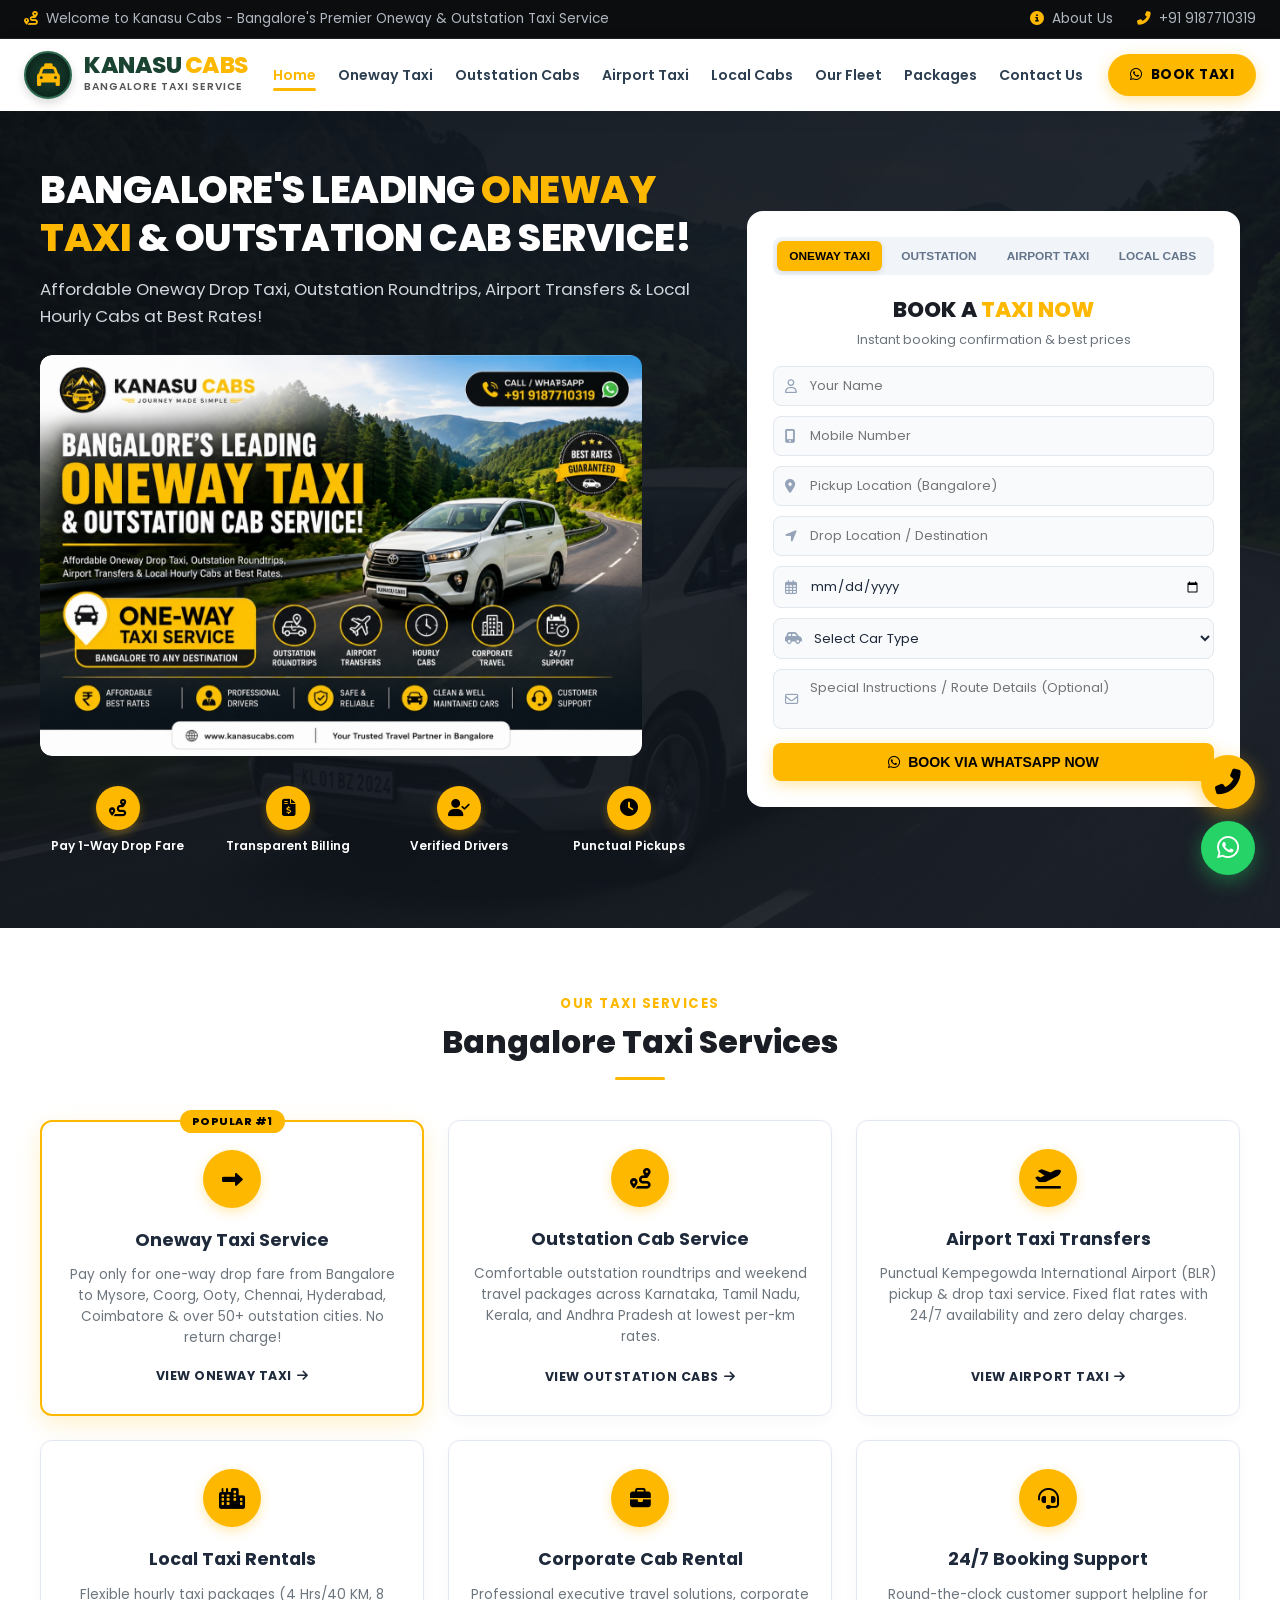
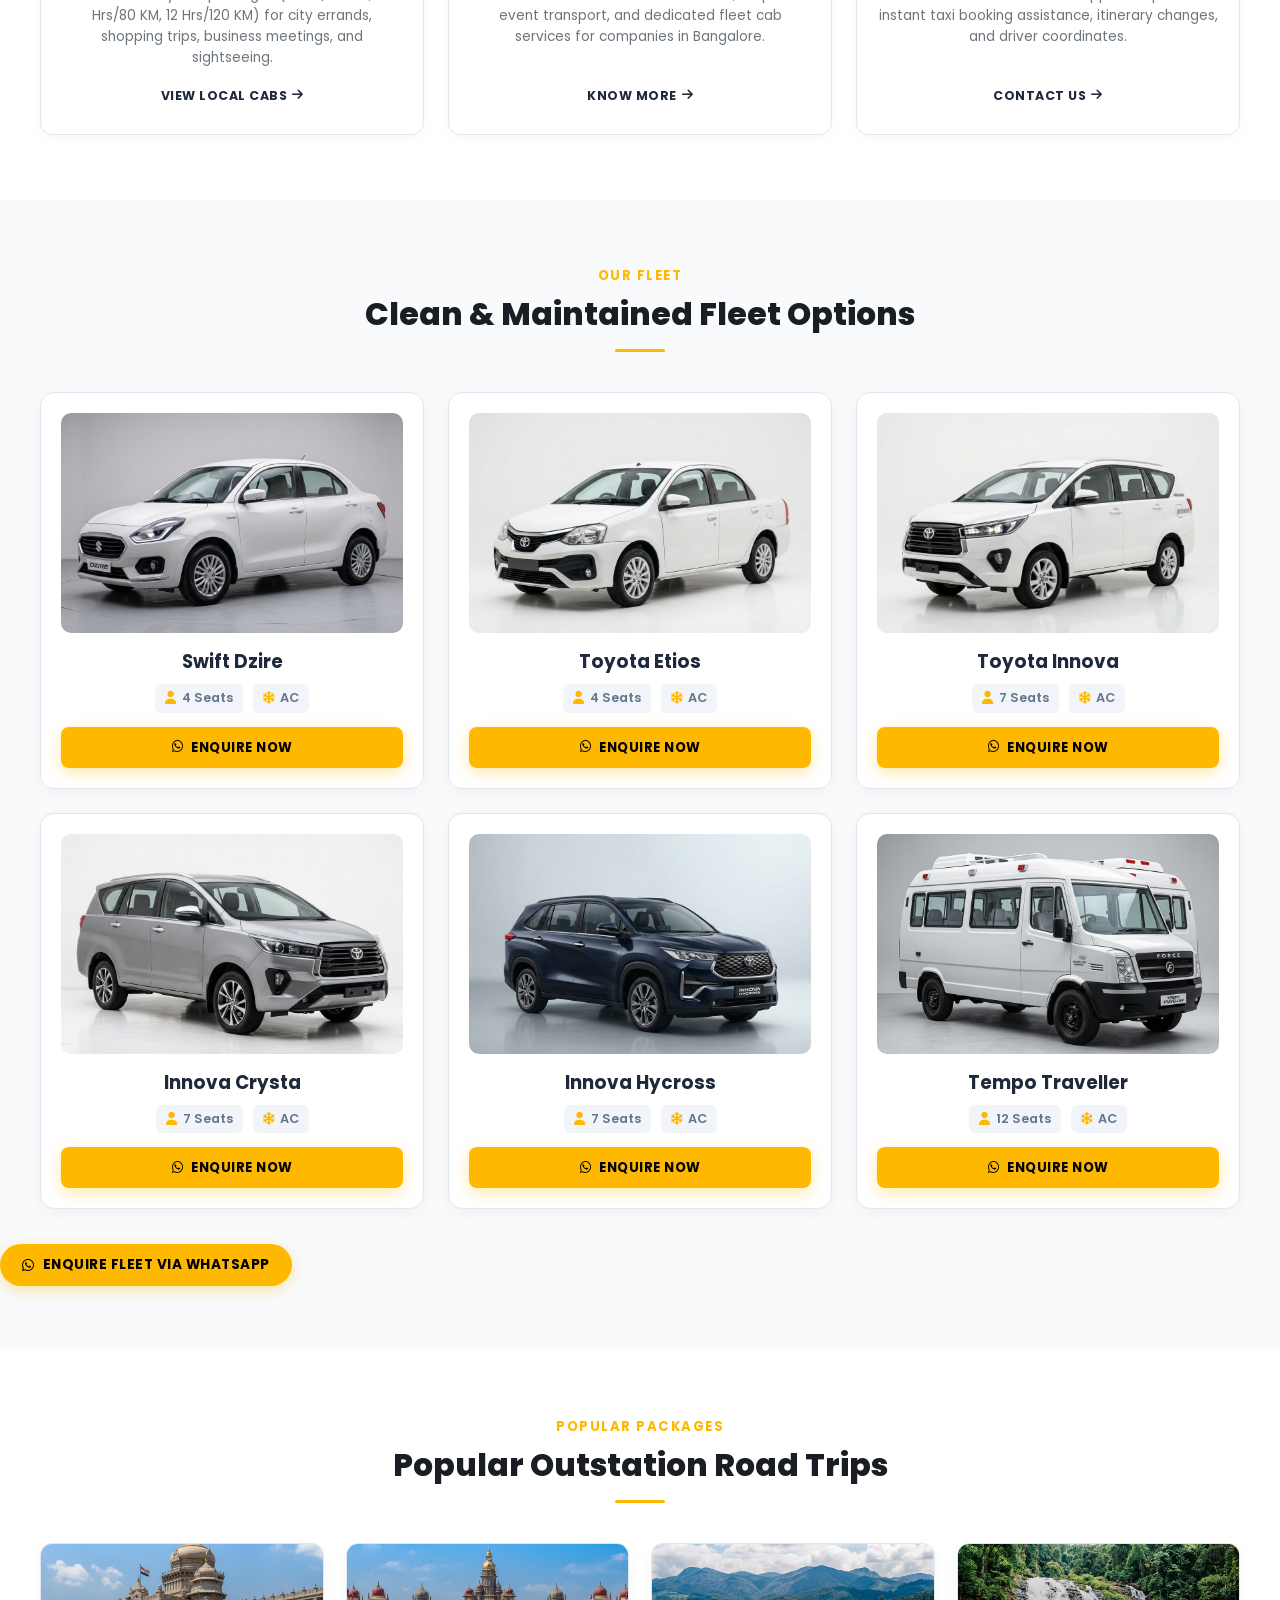
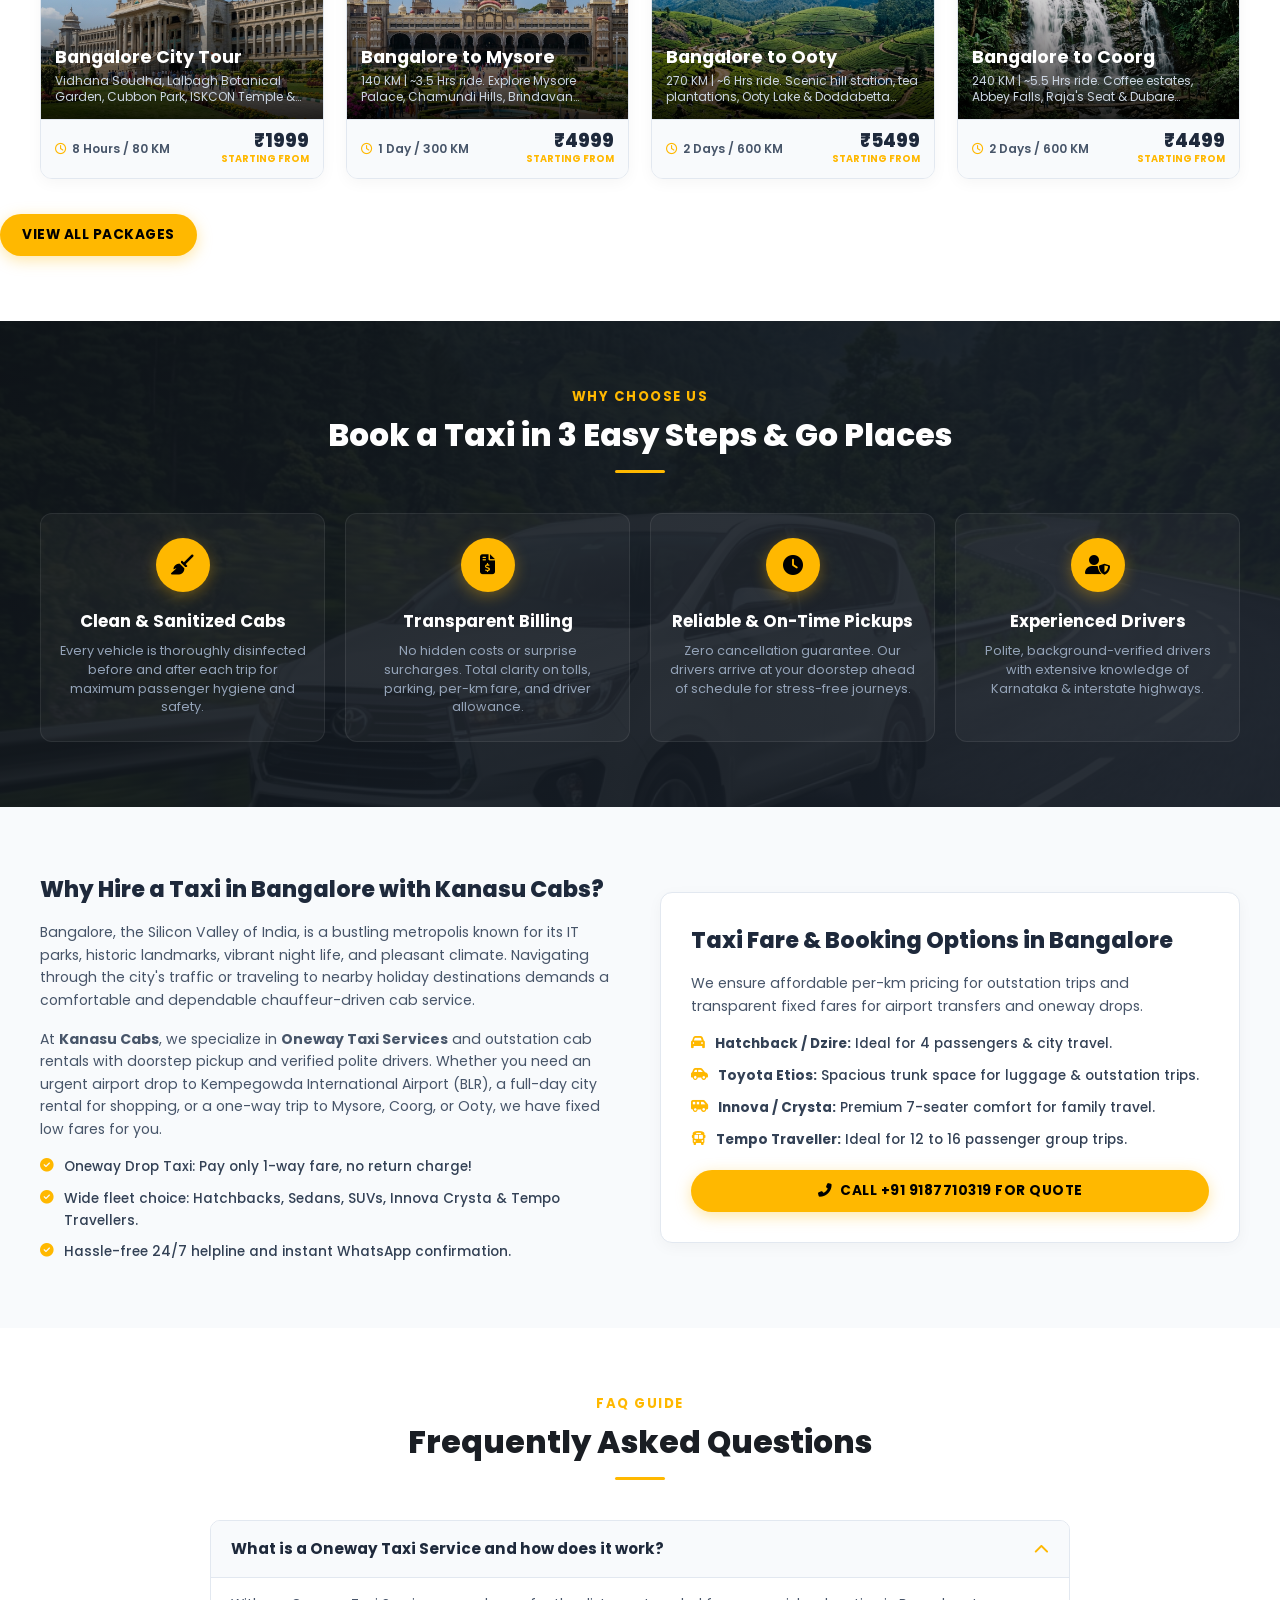
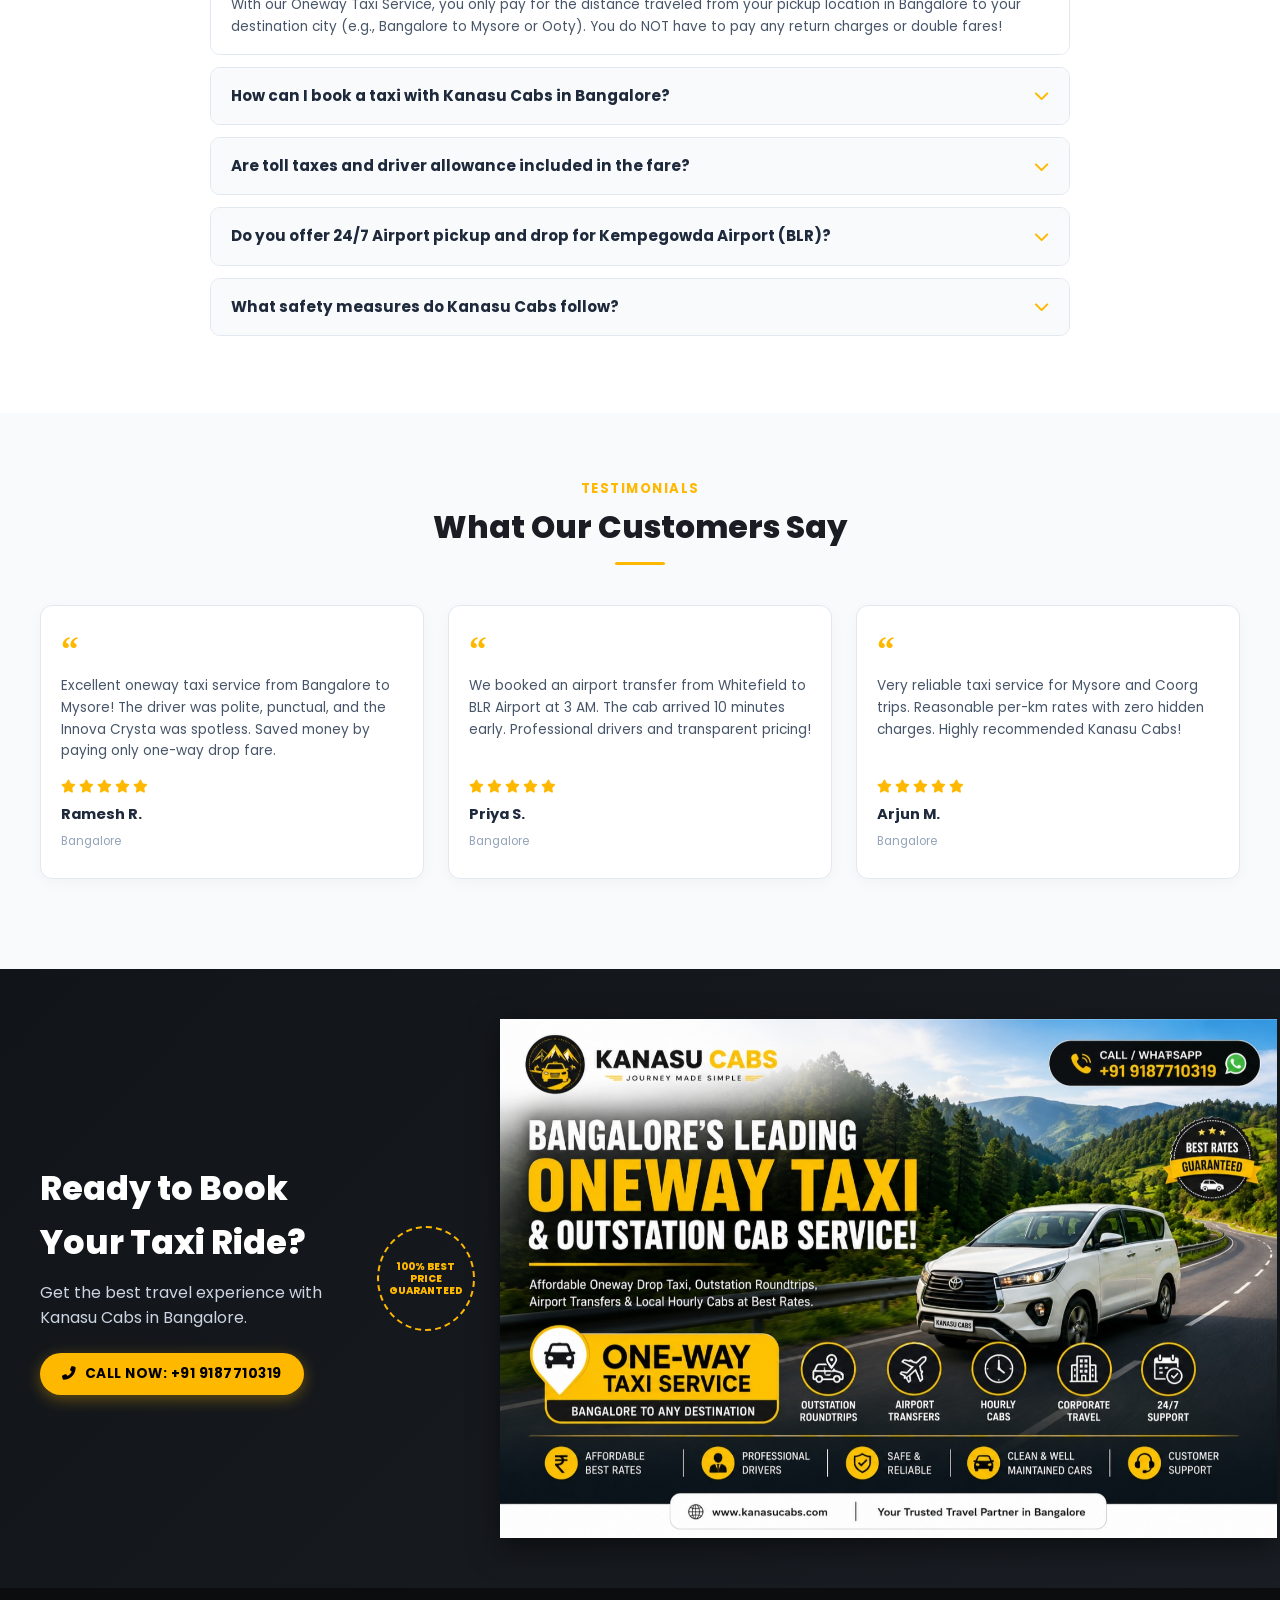
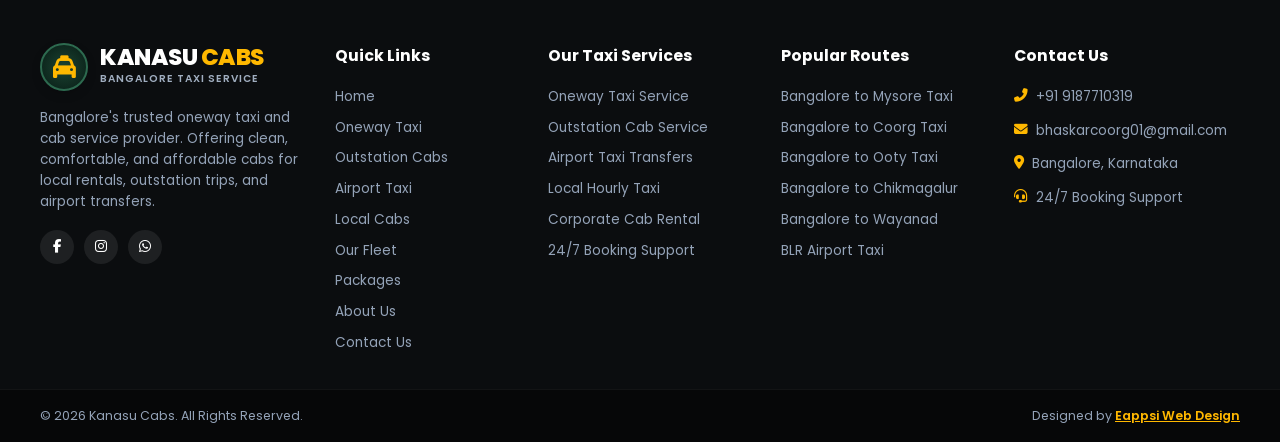
==== index.html @ b17d2907 "responsive" ====
<!DOCTYPE html>
<html lang="en">
<head>
    <meta charset="UTF-8">
    <meta name="viewport" content="width=device-width, initial-scale=1.0">
    <meta name="description" content="Kanasu Cabs - Bangalore's premier taxi service for oneway taxi, outstation cabs, airport transfers, and local hourly taxi rentals. Book clean, reliable cabs at best rates!">
    <meta name="keywords" content="Kanasu Cabs, Bangalore Taxi Service, Oneway Taxi Bangalore, Airport Cab Bangalore, Outstation Cab Bangalore, Taxi Booking Bangalore">
    <meta name="author" content="Kanasu Cabs">
    <title>Kanasu Cabs - Oneway Taxi & Outstation Cab Service in Bangalore</title>

    <!-- Font Awesome -->
    <link rel="stylesheet" href="https://cdnjs.cloudflare.com/ajax/libs/font-awesome/6.5.1/css/all.min.css">
    <!-- Google Fonts -->
    <link rel="preconnect" href="https://fonts.googleapis.com">
    <link rel="preconnect" href="https://fonts.gstatic.com" crossorigin>
    <link href="https://fonts.googleapis.com/css2?family=Poppins:wght@300;400;500;600;700;800&display=swap" rel="stylesheet">

    <style>
        :root {
            --primary-yellow: #FFB800;
            --primary-yellow-hover: #e5a600;
            --dark-bg: #111418;
            --dark-secondary: #1a1e24;
            --dark-card: #22272e;
            --text-main: #212529;
            --text-muted: #6c757d;
            --text-light: #e9ecef;
            --light-bg: #f8f9fa;
            --border-color: #e2e8f0;
            --card-shadow: 0 10px 30px rgba(0, 0, 0, 0.08);
            --transition: all 0.3s ease;
        }

        * {
            margin: 0;
            padding: 0;
            box-sizing: border-box;
        }

        html {
            scroll-behavior: smooth;
        }

        body {
            font-family: 'Poppins', sans-serif;
            color: var(--text-main);
            background-color: #ffffff;
            line-height: 1.6;
            overflow-x: hidden;
        }

        a {
            text-decoration: none;
            color: inherit;
        }

        ul {
            list-style: none;
        }

        img {
            max-width: 100%;
            height: auto;
            display: block;
        }

        /* --- TOP BAR --- */
        .top-bar {
            background-color: #0b0d0f;
            color: #b0b7c0;
            font-size: 0.85rem;
            padding: 8px 0;
            border-bottom: 1px solid rgba(255, 255, 255, 0.08);
        }

        .top-bar-container {
            max-width: 1440px;
            margin: 0 auto;
            padding: 0 24px;
            display: flex;
            justify-content: space-between;
            align-items: center;
        }

        .top-bar-left {
            display: flex;
            align-items: center;
            gap: 8px;
        }

        .top-bar-left i {
            color: var(--primary-yellow);
        }

        .top-bar-right {
            display: flex;
            align-items: center;
            gap: 24px;
        }

        .top-bar-item {
            display: flex;
            align-items: center;
            gap: 8px;
            transition: var(--transition);
        }

        .top-bar-item:hover {
            color: #ffffff;
        }

        .top-bar-item i {
            color: var(--primary-yellow);
        }

        /* --- MAIN HEADER --- */
        .header {
            background-color: #ffffff;
            position: sticky;
            top: 0;
            z-index: 1000;
            box-shadow: 0 4px 20px rgba(0, 0, 0, 0.06);
        }

        .header-container {
            max-width: 1440px;
            margin: 0 auto;
            padding: 12px 24px;
            display: flex;
            justify-content: space-between;
            align-items: center;
        }

        .logo {
            display: flex;
            align-items: center;
            gap: 12px;
            text-decoration: none;
        }

        .logo-icon {
            width: 48px;
            height: 48px;
            background: radial-gradient(circle at center, #1b4332 0%, #081c15 100%);
            border: 2px solid #2d6a4f;
            border-radius: 50%;
            display: flex;
            justify-content: center;
            align-items: center;
            box-shadow: 0 4px 10px rgba(0,0,0,0.15);
        }

        .logo-icon i {
            color: var(--primary-yellow);
            font-size: 1.4rem;
        }

        .logo-text {
            display: flex;
            flex-direction: column;
        }

        .logo-title {
            font-size: 1.45rem;
            font-weight: 800;
            line-height: 1;
            letter-spacing: -0.5px;
            color: #1b4332;
        }

        .logo-title span {
            color: var(--primary-yellow);
        }

        .logo-subtitle {
            font-size: 0.65rem;
            font-weight: 600;
            letter-spacing: 1px;
            color: #555;
            text-transform: uppercase;
            margin-top: 2px;
        }

        .nav-menu {
            display: flex;
            align-items: center;
            gap: 22px;
        }

        .nav-link {
            font-size: 0.88rem;
            font-weight: 600;
            color: #2c3e50;
            position: relative;
            padding: 6px 0;
            transition: var(--transition);
            white-space: nowrap;
        }

        .nav-link:hover, .nav-link.active {
            color: var(--primary-yellow);
        }

        .nav-link.active::after {
            content: '';
            position: absolute;
            bottom: 0;
            left: 0;
            width: 100%;
            height: 3px;
            background-color: var(--primary-yellow);
            border-radius: 2px;
        }

        .btn-yellow {
            background-color: var(--primary-yellow);
            color: #000000;
            font-weight: 700;
            font-size: 0.85rem;
            letter-spacing: 0.5px;
            padding: 10px 22px;
            border-radius: 50px;
            border: none;
            cursor: pointer;
            display: inline-flex;
            align-items: center;
            justify-content: center;
            gap: 8px;
            box-shadow: 0 4px 15px rgba(255, 184, 0, 0.35);
            transition: var(--transition);
            text-transform: uppercase;
            white-space: nowrap;
        }

        .btn-yellow:hover {
            background-color: var(--primary-yellow-hover);
            transform: translateY(-2px);
            box-shadow: 0 6px 20px rgba(255, 184, 0, 0.45);
        }

        .mobile-toggle {
            display: none;
            font-size: 1.5rem;
            color: #2c3e50;
            cursor: pointer;
        }

        /* --- HERO SECTION --- */
        .hero {
            background: linear-gradient(135deg, rgba(12, 16, 22, 0.94) 0%, rgba(20, 26, 35, 0.90) 100%), url('images/hero_car.png');
            background-size: cover;
            background-position: center;
            position: relative;
            padding: 55px 0 75px;
            color: #ffffff;
        }

        .hero-container {
            max-width: 1240px;
            margin: 0 auto;
            padding: 0 20px;
            display: grid;
            grid-template-columns: 1.15fr 0.85fr;
            gap: 40px;
            align-items: center;
        }

        .hero-headline h1 {
            font-size: 2.4rem;
            font-weight: 800;
            line-height: 1.25;
            margin-bottom: 14px;
            letter-spacing: -0.5px;
            text-transform: uppercase;
        }

        .hero-headline h1 .highlight {
            color: var(--primary-yellow);
        }

        .hero-subtitle {
            font-size: 1.05rem;
            color: #d0d7de;
            margin-bottom: 25px;
            font-weight: 400;
        }

        .hero-car-preview {
            width: 95%;
            margin-bottom: 30px;
            
            border-radius: 12px;
            overflow: hidden;
        }

        .hero-car-preview img {
            width: 100%;
            height: auto;
            object-fit: cover;
            border-radius: 12px;
        }

        /* 4 Feature Badges */
        .hero-features {
            display: grid;
            grid-template-columns: repeat(4, 1fr);
            gap: 15px;
        }

        .feature-badge {
            display: flex;
            flex-direction: column;
            align-items: center;
            text-align: center;
            gap: 8px;
        }

        .feature-badge-icon {
            width: 44px;
            height: 44px;
            background-color: var(--primary-yellow);
            color: #000000;
            border-radius: 50%;
            display: flex;
            align-items: center;
            justify-content: center;
            font-size: 1.1rem;
            box-shadow: 0 4px 10px rgba(255, 184, 0, 0.3);
        }

        .feature-badge span {
            font-size: 0.75rem;
            font-weight: 600;
            line-height: 1.25;
            color: #ffffff;
        }

        /* Hero Form Card */
        .hero-form-card {
            background: #ffffff;
            border-radius: 16px;
            padding: 26px;
            color: var(--text-main);
           
        }

        .form-tabs {
            display: flex;
            background-color: #f1f5f9;
            padding: 4px;
            border-radius: 8px;
            margin-bottom: 18px;
            gap: 4px;
        }

        .form-tab {
            flex: 1;
            padding: 8px 4px;
            font-size: 0.74rem;
            font-weight: 700;
            border: none;
            border-radius: 6px;
            background: transparent;
            color: #64748b;
            cursor: pointer;
            transition: var(--transition);
            text-transform: uppercase;
            white-space: nowrap;
        }

        .form-tab.active {
            background: var(--primary-yellow);
            color: #000000;
            box-shadow: 0 2px 6px rgba(0,0,0,0.1);
        }

        .form-header {
            text-align: center;
            margin-bottom: 16px;
        }

        .form-header h2 {
            font-size: 1.35rem;
            font-weight: 800;
            color: #1a1e24;
            text-transform: uppercase;
        }

        .form-header h2 span {
            color: var(--primary-yellow);
        }

        .form-header p {
            font-size: 0.8rem;
            color: var(--text-muted);
            margin-top: 2px;
        }

        .enquiry-form {
            display: flex;
            flex-direction: column;
            gap: 10px;
        }

        .input-group {
            position: relative;
            display: flex;
            align-items: center;
        }

        .input-group i {
            position: absolute;
            left: 12px;
            color: #94a3b8;
            font-size: 0.85rem;
            pointer-events: none;
        }

        .input-group input,
        .input-group select,
        .input-group textarea {
            width: 100%;
            padding: 9px 12px 9px 36px;
            font-family: inherit;
            font-size: 0.82rem;
            border: 1px solid var(--border-color);
            border-radius: 8px;
            background-color: #f8fafc;
            color: #1e293b;
            transition: var(--transition);
            outline: none;
        }

        .input-group textarea {
            padding-top: 8px;
            height: 60px;
            resize: none;
        }

        .input-group input:focus,
        .input-group select:focus,
        .input-group textarea:focus {
            border-color: var(--primary-yellow);
            background-color: #ffffff;
            box-shadow: 0 0 0 3px rgba(255, 184, 0, 0.2);
        }

        .btn-quote {
            width: 100%;
            background-color: var(--primary-yellow);
            color: #000000;
            font-weight: 700;
            font-size: 0.88rem;
            padding: 11px;
            border-radius: 8px;
            border: none;
            cursor: pointer;
            display: flex;
            align-items: center;
            justify-content: center;
            gap: 8px;
            text-transform: uppercase;
            box-shadow: 0 4px 15px rgba(255, 184, 0, 0.35);
            transition: var(--transition);
            margin-top: 4px;
        }

        .btn-quote:hover {
            background-color: var(--primary-yellow-hover);
            box-shadow: 0 6px 20px rgba(255, 184, 0, 0.5);
        }

        /* --- SECTION COMMONS --- */
        .section-padding {
            padding: 65px 0;
        }

        .section-title-wrap {
            text-align: center;
            margin-bottom: 40px;
        }

        .section-subtitle {
            color: var(--primary-yellow);
            font-size: 0.82rem;
            font-weight: 700;
            letter-spacing: 1.5px;
            text-transform: uppercase;
            margin-bottom: 4px;
            display: block;
        }

        .section-title {
            font-size: 1.95rem;
            font-weight: 800;
            color: #1a1e24;
            position: relative;
            display: inline-block;
            padding-bottom: 12px;
        }

        .section-title::after {
            content: '';
            position: absolute;
            bottom: 0;
            left: 50%;
            transform: translateX(-50%);
            width: 50px;
            height: 3px;
            background-color: var(--primary-yellow);
            border-radius: 2px;
        }

        /* --- SERVICES SECTION --- */
        .services-section {
            background-color: #ffffff;
        }

        .services-grid {
            max-width: 1240px;
            margin: 0 auto;
            padding: 0 20px;
            display: grid;
            grid-template-columns: repeat(3, 1fr);
            gap: 24px;
        }

        .service-card {
            background: #ffffff;
            border: 1px solid var(--border-color);
            border-radius: 12px;
            padding: 28px 20px;
            text-align: center;
            display: flex;
            flex-direction: column;
            align-items: center;
            transition: var(--transition);
            box-shadow: 0 4px 15px rgba(0, 0, 0, 0.03);
            position: relative;
        }

        .service-card.highlighted {
            border: 2px solid var(--primary-yellow);
            box-shadow: 0 8px 25px rgba(255, 184, 0, 0.2);
        }

        .service-badge {
            position: absolute;
            top: -12px;
            background-color: var(--primary-yellow);
            color: #000000;
            font-size: 0.68rem;
            font-weight: 800;
            text-transform: uppercase;
            padding: 3px 12px;
            border-radius: 20px;
            letter-spacing: 0.5px;
        }

        .service-card:hover {
            transform: translateY(-5px);
            box-shadow: var(--card-shadow);
        }

        .service-icon-wrap {
            width: 58px;
            height: 58px;
            background-color: var(--primary-yellow);
            color: #000000;
            border-radius: 50%;
            display: flex;
            align-items: center;
            justify-content: center;
            font-size: 1.3rem;
            margin-bottom: 18px;
            box-shadow: 0 4px 12px rgba(255, 184, 0, 0.3);
        }

        .service-card h3 {
            font-size: 1.1rem;
            font-weight: 700;
            margin-bottom: 10px;
            color: #1e293b;
        }

        .service-card p {
            font-size: 0.85rem;
            color: var(--text-muted);
            line-height: 1.55;
            margin-bottom: 18px;
            flex-grow: 1;
        }

        .service-link {
            font-size: 0.78rem;
            font-weight: 700;
            color: #1e293b;
            text-transform: uppercase;
            letter-spacing: 0.5px;
            display: flex;
            align-items: center;
            gap: 5px;
            transition: var(--transition);
        }

        .service-card:hover .service-link {
            color: var(--primary-yellow);
        }

        /* --- FLEET SECTION --- */
        .fleet-section {
            background-color: #f8fafc;
        }

        .fleet-grid {
            max-width: 1240px;
            margin: 0 auto;
            padding: 0 20px;
            display: grid;
            grid-template-columns: repeat(3, 1fr);
            gap: 24px;
            margin-bottom: 35px;
        }

        .fleet-card {
            background: #ffffff;
            border-radius: 14px;
            padding: 20px;
            border: 1px solid var(--border-color);
            box-shadow: 0 4px 15px rgba(0, 0, 0, 0.04);
            text-align: center;
            transition: var(--transition);
        }

        .fleet-card:hover {
            transform: translateY(-5px);
            box-shadow: var(--card-shadow);
            border-color: var(--primary-yellow);
        }

        .fleet-img-wrap {
            height: 220px;
            width: 100%;
            display: flex;
            align-items: center;
            justify-content: center;
            margin-bottom: 14px;
            overflow: hidden;
            border-radius: 10px;
        }

        .fleet-img-wrap img {
            width: 100%;
            height: 100%;
            object-fit: cover;
            transition: var(--transition);
        }

        .fleet-card:hover .fleet-img-wrap img {
            transform: scale(1.05);
        }

        .fleet-card h3 {
            font-size: 1.15rem;
            font-weight: 700;
            color: #1e293b;
            margin-bottom: 8px;
        }

        .fleet-specs {
            display: flex;
            justify-content: center;
            gap: 10px;
            font-size: 0.8rem;
            color: #64748b;
            font-weight: 600;
            margin-bottom: 14px;
        }

        .fleet-specs span {
            display: flex;
            align-items: center;
            gap: 6px;
            background: #f1f5f9;
            padding: 4px 10px;
            border-radius: 6px;
        }

        .fleet-specs i {
            color: var(--primary-yellow);
        }

        .btn-fleet-enquire {
            width: 100%;
            padding: 10px 16px;
            font-size: 0.82rem;
            font-weight: 700;
            border-radius: 8px;
        }

        /* --- PACKAGES SECTION --- */
        .packages-section {
            background-color: #ffffff;
        }

        .packages-grid {
            max-width: 1240px;
            margin: 0 auto;
            padding: 0 20px;
            display: grid;
            grid-template-columns: repeat(4, 1fr);
            gap: 22px;
            margin-bottom: 35px;
        }

        .package-card {
            background: #ffffff;
            border-radius: 12px;
            overflow: hidden;
            border: 1px solid var(--border-color);
            box-shadow: 0 4px 15px rgba(0, 0, 0, 0.04);
            display: flex;
            flex-direction: column;
            transition: var(--transition);
        }

        .package-card:hover {
            transform: translateY(-5px);
            box-shadow: var(--card-shadow);
        }

        .package-img-wrap {
            position: relative;
            height: 175px;
            overflow: hidden;
        }

        .package-img-wrap img {
            width: 100%;
            height: 100%;
            object-fit: cover;
            transition: var(--transition);
        }

        .package-card:hover .package-img-wrap img {
            transform: scale(1.08);
        }

        .package-overlay {
            position: absolute;
            inset: 0;
            background: linear-gradient(to top, rgba(0,0,0,0.85) 0%, rgba(0,0,0,0.2) 60%, transparent 100%);
            display: flex;
            flex-direction: column;
            justify-content: flex-end;
            padding: 14px;
            color: #ffffff;
        }

        .package-overlay h3 {
            font-size: 1.1rem;
            font-weight: 700;
            line-height: 1.3;
            margin-bottom: 4px;
        }

        .package-overlay p {
            font-size: 0.75rem;
            color: #cbd5e1;
            line-height: 1.35;
            display: -webkit-box;
            -webkit-line-clamp: 2;
            -webkit-box-orient: vertical;
            overflow: hidden;
        }

        .package-footer {
            padding: 12px 14px;
            background: #f8fafc;
            border-top: 1px solid var(--border-color);
            display: flex;
            justify-content: space-between;
            align-items: center;
        }

        .package-duration {
            font-size: 0.75rem;
            font-weight: 600;
            color: #475569;
            display: flex;
            align-items: center;
            gap: 5px;
        }

        .package-duration i {
            color: var(--primary-yellow);
        }

        .package-price {
            text-align: right;
        }

        .package-price-val {
            font-size: 1.15rem;
            font-weight: 800;
            color: #1e293b;
            line-height: 1;
        }

        .package-price-label {
            font-size: 0.6rem;
            color: var(--primary-yellow);
            font-weight: 700;
            text-transform: uppercase;
            display: block;
        }

        /* --- WHY CHOOSE US SECTION --- */
        .why-us-section {
            background: linear-gradient(135deg, rgba(15, 20, 25, 0.95) 0%, rgba(25, 32, 42, 0.92) 100%), url('images/hero_car.png');
            background-size: cover;
            background-position: center;
            color: #ffffff;
            padding: 65px 0;
        }

        .why-us-section .section-title {
            color: #ffffff;
        }

        .why-us-grid {
            max-width: 1240px;
            margin: 0 auto;
            padding: 0 20px;
            display: grid;
            grid-template-columns: repeat(4, 1fr);
            gap: 20px;
        }

        .why-us-card {
            text-align: center;
            display: flex;
            flex-direction: column;
            align-items: center;
            background: rgba(255, 255, 255, 0.04);
            border: 1px solid rgba(255, 255, 255, 0.08);
            border-radius: 12px;
            padding: 24px 16px;
            transition: var(--transition);
        }

        .why-us-card:hover {
            background: rgba(255, 255, 255, 0.08);
            transform: translateY(-4px);
        }

        .why-us-icon-wrap {
            width: 54px;
            height: 54px;
            background-color: var(--primary-yellow);
            color: #000000;
            border-radius: 50%;
            display: flex;
            align-items: center;
            justify-content: center;
            font-size: 1.25rem;
            margin-bottom: 16px;
            box-shadow: 0 4px 15px rgba(255, 184, 0, 0.35);
        }

        .why-us-card h3 {
            font-size: 1.05rem;
            font-weight: 700;
            margin-bottom: 8px;
            color: #ffffff;
        }

        .why-us-card p {
            font-size: 0.8rem;
            color: #94a3b8;
            line-height: 1.45;
        }

        /* --- ABOUT & INFO SECTION --- */
        .info-section {
            background-color: #f8fafc;
        }

        .info-container {
            max-width: 1240px;
            margin: 0 auto;
            padding: 0 20px;
            display: grid;
            grid-template-columns: 1fr 1fr;
            gap: 40px;
            align-items: center;
        }

        .info-content h3 {
            font-size: 1.4rem;
            font-weight: 800;
            color: #1e293b;
            margin-bottom: 14px;
        }

        .info-content p {
            font-size: 0.88rem;
            color: #475569;
            line-height: 1.6;
            margin-bottom: 16px;
        }

        .info-list {
            display: flex;
            flex-direction: column;
            gap: 10px;
            margin-top: 15px;
        }

        .info-list-item {
            display: flex;
            align-items: flex-start;
            gap: 10px;
            font-size: 0.85rem;
            color: #334155;
            font-weight: 500;
        }

        .info-list-item i {
            color: var(--primary-yellow);
            margin-top: 3px;
        }

        /* --- FAQ SECTION --- */
        .faq-section {
            background-color: #ffffff;
        }

        .faq-container {
            max-width: 900px;
            margin: 0 auto;
            padding: 0 20px;
        }

        .faq-item {
            border: 1px solid var(--border-color);
            border-radius: 10px;
            margin-bottom: 12px;
            overflow: hidden;
            transition: var(--transition);
        }

        .faq-question {
            padding: 16px 20px;
            background-color: #f8fafc;
            font-size: 0.95rem;
            font-weight: 700;
            color: #1e293b;
            cursor: pointer;
            display: flex;
            justify-content: space-between;
            align-items: center;
        }

        .faq-question i {
            color: var(--primary-yellow);
            transition: transform 0.3s;
        }

        .faq-answer {
            padding: 0 20px;
            max-height: 0;
            overflow: hidden;
            transition: max-height 0.3s ease, padding 0.3s ease;
            font-size: 0.85rem;
            color: #475569;
            line-height: 1.6;
            background-color: #ffffff;
        }

        .faq-item.active .faq-answer {
            padding: 16px 20px;
            max-height: 200px;
            border-top: 1px solid var(--border-color);
        }

        .faq-item.active .faq-question i {
            transform: rotate(180deg);
        }

        /* --- TESTIMONIALS SECTION --- */
        .testimonials-section {
            background-color: #f8fafc;
        }

        .testimonials-grid {
            max-width: 1240px;
            margin: 0 auto;
            padding: 0 20px;
            display: grid;
            grid-template-columns: repeat(3, 1fr);
            gap: 24px;
            margin-bottom: 25px;
        }

        .testimonial-card {
            background: #ffffff;
            border: 1px solid var(--border-color);
            border-radius: 12px;
            padding: 26px 20px;
            box-shadow: 0 4px 15px rgba(0,0,0,0.03);
            display: flex;
            flex-direction: column;
        }

        .quote-icon {
            font-size: 2.2rem;
            color: var(--primary-yellow);
            line-height: 1;
            margin-bottom: 8px;
            font-family: Georgia, serif;
            font-weight: bold;
        }

        .testimonial-text {
            font-size: 0.85rem;
            color: #475569;
            line-height: 1.6;
            margin-bottom: 18px;
            flex-grow: 1;
        }

        .rating {
            color: var(--primary-yellow);
            font-size: 0.82rem;
            margin-bottom: 10px;
            display: flex;
            gap: 3px;
        }

        .client-info h4 {
            font-size: 0.92rem;
            font-weight: 700;
            color: #1e293b;
        }

        .client-info span {
            font-size: 0.72rem;
            color: #94a3b8;
        }

        /* --- CALL TO ACTION BANNER --- */
        .cta-banner {
            background: linear-gradient(135deg, #111418 0%, #1a1e24 100%);
            color: #ffffff;
            padding: 50px 0;
            overflow: hidden;
            position: relative;
        }

        .cta-container {
            max-width: 1240px;
            margin: 0 auto;
            padding: 0 20px;
            display: flex;
            justify-content: space-between;
            align-items: center;
            gap: 40px;
        }

        .cta-content h2 {
            font-size: 2.1rem;
            font-weight: 800;
            margin-bottom: 10px;
        }

        .cta-content p {
            font-size: 1rem;
            color: #cbd5e1;
            margin-bottom: 22px;
        }

        .cta-image-wrap {
            display: flex;
            align-items: center;
            gap: 25px;
        }

        .badge-circle {
            width: 105px;
            height: 105px;
            border: 2px dashed var(--primary-yellow);
            border-radius: 50%;
            display: flex;
            flex-direction: column;
            align-items: center;
            justify-content: center;
            text-align: center;
            padding: 10px;
            animation: rotateBadge 20s linear infinite;
        }

        @keyframes rotateBadge {
            from { transform: rotate(0deg); }
            to { transform: rotate(360deg); }
        }

        .badge-circle span {
            font-size: 0.62rem;
            font-weight: 800;
            color: var(--primary-yellow);
            line-height: 1.2;
            text-transform: uppercase;
        }

        .cta-car-img {
            max-width: 90%;
            filter: drop-shadow(0 10px 15px rgba(0,0,0,0.5));
        }

        /* --- FOOTER --- */
        .footer {
            background-color: #0b0d0f;
            color: #94a3b8;
            font-size: 0.85rem;
            padding-top: 55px;
        }

        .footer-container {
            max-width: 1240px;
            margin: 0 auto;
            padding: 0 20px 35px;
            display: grid;
            grid-template-columns: 1.3fr 0.9fr 1fr 1fr 1.1fr;
            gap: 28px;
        }

        .footer-col h3 {
            color: #ffffff;
            font-size: 0.98rem;
            font-weight: 700;
            margin-bottom: 18px;
        }

        .footer-col p {
            line-height: 1.55;
            margin-bottom: 18px;
        }

        .footer-socials {
            display: flex;
            gap: 10px;
        }

        .social-icon {
            width: 34px;
            height: 34px;
            background: rgba(255, 255, 255, 0.08);
            color: #ffffff;
            border-radius: 50%;
            display: flex;
            align-items: center;
            justify-content: center;
            transition: var(--transition);
        }

        .social-icon:hover {
            background-color: var(--primary-yellow);
            color: #000000;
        }

        .footer-links {
            display: flex;
            flex-direction: column;
            gap: 9px;
        }

        .footer-links a {
            transition: var(--transition);
        }

        .footer-links a:hover {
            color: var(--primary-yellow);
            padding-left: 4px;
        }

        .footer-contact-list {
            display: flex;
            flex-direction: column;
            gap: 12px;
        }

        .footer-contact-item {
            display: flex;
            align-items: flex-start;
            gap: 8px;
        }

        .footer-contact-item i {
            color: var(--primary-yellow);
            margin-top: 3px;
        }

        .footer-bottom {
            background-color: #060708;
            border-top: 1px solid rgba(255, 255, 255, 0.05);
            padding: 16px 0;
            font-size: 0.78rem;
        }

        .footer-bottom-container {
            max-width: 1240px;
            margin: 0 auto;
            padding: 0 20px;
            display: flex;
            justify-content: space-between;
            align-items: center;
        }

        /* --- STICKY DUAL FLOATING ACTION BUTTONS (Call & WhatsApp) --- */
        .sticky-actions-wrap {
            position: fixed;
            bottom: 25px;
            right: 25px;
            display: flex;
            flex-direction: column;
            gap: 12px;
            z-index: 9999;
        }

        .sticky-btn {
            width: 54px;
            height: 54px;
            border-radius: 50%;
            display: flex;
            justify-content: center;
            align-items: center;
            font-size: 1.6rem;
            color: #ffffff;
            box-shadow: 0 6px 20px rgba(0, 0, 0, 0.3);
            transition: var(--transition);
            position: relative;
        }

        .sticky-btn:hover {
            transform: scale(1.1);
        }

        .sticky-btn.whatsapp {
            background-color: #25d366;
            box-shadow: 0 6px 20px rgba(37, 211, 102, 0.4);
        }

        .sticky-btn.call {
            background-color: var(--primary-yellow);
            color: #000000;
            box-shadow: 0 6px 20px rgba(255, 184, 0, 0.45);
        }

        /* --- RESPONSIVE MEDIA QUERIES --- */
        @media (max-width: 1100px) {
            .services-grid {
                grid-template-columns: 1fr 1fr;
            }
            .fleet-grid {
                grid-template-columns: repeat(3, 1fr);
            }
            .packages-grid {
                grid-template-columns: repeat(2, 1fr);
            }
            .why-us-grid {
                grid-template-columns: repeat(2, 1fr);
            }
            .footer-container {
                grid-template-columns: repeat(2, 1fr);
            }
            .info-container {
                grid-template-columns: 1fr;
            }
        }

        @media (max-width: 900px) {
            .hero-container {
                grid-template-columns: 1fr;
                gap: 30px;
                padding: 0 15px;
            }
            .mobile-toggle {
                display: block;
            }
            .nav-menu {
                position: absolute;
                top: 100%;
                left: 0;
                width: 100%;
                background-color: #ffffff;
                flex-direction: column;
                padding: 20px;
                gap: 15px;
                box-shadow: 0 10px 20px rgba(0,0,0,0.1);
                display: none;
            }
            .nav-menu.active {
                display: flex;
            }
            .cta-container {
                flex-direction: column;
                text-align: center;
                gap: 25px;
                padding: 0 15px;
            }
            .cta-image-wrap {
                flex-direction: column;
                align-items: center;
                justify-content: center;
                width: 100%;
                max-width: 100%;
            }
        }

        @media (max-width: 650px) {
            .top-bar-container {
                flex-direction: column;
                gap: 6px;
                text-align: center;
                padding: 4px 10px;
            }
            .top-bar-left, .top-bar-right {
                justify-content: center;
                font-size: 0.72rem;
            }
            .header-container {
                padding: 8px 12px;
                gap: 8px;
            }
            .logo {
                gap: 8px;
            }
            .logo-icon {
                width: 36px;
                height: 36px;
            }
            .logo-icon i {
                font-size: 1.1rem;
            }
            .logo-title {
                font-size: 1.1rem;
            }
            .logo-subtitle {
                font-size: 0.52rem;
                letter-spacing: 0.5px;
            }
            .header .btn-yellow {
                padding: 6px 12px;
                font-size: 0.72rem;
                white-space: nowrap;
            }
            .hero-headline h1 {
                font-size: 1.55rem;
                word-break: break-word;
                overflow-wrap: break-word;
            }
            .hero-car-preview {
                width: 95%;
                max-width: 95%;
                margin-bottom: 20px;
                overflow: hidden;
            }
            .hero-car-preview img {
                width: 95%;
                max-width: 95%;
                height: auto;
                object-fit: contain;
            }
            .hero-features {
                grid-template-columns: repeat(2, 1fr);
            }
            .services-grid, .why-us-grid, .testimonials-grid {
                grid-template-columns: 1fr;
            }
            .fleet-section {
                padding: 45px 0;
            }
            .fleet-grid {
                grid-template-columns: 1fr;
                padding: 0 10px;
                gap: 16px;
            }
            .fleet-card {
                padding: 14px;
                border-radius: 14px;
            }
            .fleet-img-wrap {
                height: 220px;
                border-radius: 10px;
            }
            .fleet-img-wrap img {
                width: 100%;
                height: 100%;
                object-fit: cover;
            }
            .cta-car-img {
                max-width: 95%;
                width: 95%;
                height: auto;
            }
            .badge-circle {
                width: 90px;
                height: 90px;
                font-size: 0.58rem;
            }
            .packages-grid {
                grid-template-columns: 1fr;
            }
            .footer-container {
                grid-template-columns: 1fr;
            }
            .footer-bottom-container {
                flex-direction: column;
                gap: 8px;
                text-align: center;
            }
        }

        @media (max-width: 480px) {
            .header .btn-yellow {
                display: none;
            }
        }
    </style>
</head>
<body>

    <!-- DYNAMIC HEADER PLACEHOLDER -->
    <div id="header-placeholder"></div>

    <!-- HERO SECTION -->
    <section class="hero" id="home">
        <div class="hero-container">
            <div class="hero-content">
                <div class="hero-headline">
                    <h1>BANGALORE'S LEADING <span class="highlight">ONEWAY TAXI</span> & OUTSTATION CAB SERVICE!</h1>
                </div>
                <p class="hero-subtitle">Affordable Oneway Drop Taxi, Outstation Roundtrips, Airport Transfers & Local Hourly Cabs at Best Rates!</p>

                <div class="hero-car-preview">
                    <img src="images/kanasucabs.jpg" style="width: 95%; height: auto;" alt="Kanasu Cabs Toyota Innova Taxi">
                </div>

                <div class="hero-features">
                    <div class="feature-badge">
                        <div class="feature-badge-icon">
                            <i class="fas fa-route"></i>
                        </div>
                        <span>Pay 1-Way Drop Fare</span>
                    </div>
                    <div class="feature-badge">
                        <div class="feature-badge-icon">
                            <i class="fas fa-file-invoice-dollar"></i>
                        </div>
                        <span>Transparent Billing</span>
                    </div>
                    <div class="feature-badge">
                        <div class="feature-badge-icon">
                            <i class="fas fa-user-check"></i>
                        </div>
                        <span>Verified Drivers</span>
                    </div>
                    <div class="feature-badge">
                        <div class="feature-badge-icon">
                            <i class="fas fa-clock"></i>
                        </div>
                        <span>Punctual Pickups</span>
                    </div>
                </div>
            </div>

            <!-- Hero Booking / Enquiry Form -->
            <div class="hero-form-card" id="book">
                <div class="form-tabs">
                    <button class="form-tab active" onclick="selectTab(this, 'oneway')">Oneway Taxi</button>
                    <button class="form-tab" onclick="selectTab(this, 'outstation')">Outstation</button>
                    <button class="form-tab" onclick="selectTab(this, 'airport')">Airport Taxi</button>
                    <button class="form-tab" onclick="selectTab(this, 'local')">Local Cabs</button>
                </div>

                <div class="form-header">
                    <h2>BOOK A <span>TAXI NOW</span></h2>
                    <p>Instant booking confirmation & best prices</p>
                </div>

                <form class="enquiry-form" id="enquiryForm" onsubmit="handleFormSubmit(event)">
                    <div class="input-group">
                        <i class="far fa-user"></i>
                        <input type="text" id="userName" placeholder="Your Name" required>
                    </div>
                    <div class="input-group">
                        <i class="fas fa-mobile-alt"></i>
                        <input type="tel" id="userMobile" placeholder="Mobile Number" required>
                    </div>
                    <div class="input-group">
                        <i class="fas fa-map-marker-alt"></i>
                        <input type="text" id="pickupLocation" placeholder="Pickup Location (Bangalore)" required>
                    </div>
                    <div class="input-group">
                        <i class="fas fa-location-arrow"></i>
                        <input type="text" id="dropLocation" placeholder="Drop Location / Destination" required>
                    </div>
                    <div class="input-group">
                        <i class="far fa-calendar-alt"></i>
                        <input type="date" id="travelDate" required>
                    </div>
                    <div class="input-group">
                        <i class="fas fa-car-side"></i>
                        <select id="carType" required>
                            <option value="" disabled selected>Select Car Type</option>
                            <option value="Swift Dzire">Swift Dzire (4 Seats AC)</option>
                            <option value="Toyota Etios">Toyota Etios (4 Seats AC)</option>
                            <option value="Toyota Innova">Toyota Innova (7 Seats AC)</option>
                            <option value="Innova Crysta">Innova Crysta (7 Seats AC)</option>
                            <option value="Innova Hycross">Innova Hycross (7 Seats AC)</option>
                            <option value="Tempo Traveller">Tempo Traveller (12-16 Seats AC)</option>
                        </select>
                    </div>
                    <div class="input-group">
                        <i class="far fa-envelope"></i>
                        <textarea id="userMessage" placeholder="Special Instructions / Route Details (Optional)"></textarea>
                    </div>
                    <button type="submit" class="btn-quote">
                        <i class="fab fa-whatsapp"></i> BOOK VIA WHATSAPP NOW
                    </button>
                </form>
            </div>
        </div>
    </section>

    <!-- TAXI SERVICES IN BANGALORE (Oneway Taxi Highlighted #1) -->
    <section class="services-section section-padding" id="services">
        <div class="section-title-wrap">
            <span class="section-subtitle">OUR TAXI SERVICES</span>
            <h2 class="section-title">Bangalore Taxi Services</h2>
        </div>

        <div class="services-grid">
            <!-- HIGHLIGHTED ONEWAY TAXI SERVICE -->
            <div class="service-card highlighted">
                <span class="service-badge">POPULAR #1</span>
                <div class="service-icon-wrap">
                    <i class="fas fa-long-arrow-alt-right"></i>
                </div>
                <h3>Oneway Taxi Service</h3>
                <p>Pay only for one-way drop fare from Bangalore to Mysore, Coorg, Ooty, Chennai, Hyderabad, Coimbatore & over 50+ outstation cities. No return charge!</p>
                <a href="oneway-taxi.html" class="service-link">VIEW ONEWAY TAXI <i class="fas fa-arrow-right"></i></a>
            </div>

            <div class="service-card">
                <div class="service-icon-wrap">
                    <i class="fas fa-route"></i>
                </div>
                <h3>Outstation Cab Service</h3>
                <p>Comfortable outstation roundtrips and weekend travel packages across Karnataka, Tamil Nadu, Kerala, and Andhra Pradesh at lowest per-km rates.</p>
                <a href="outstation-cabs.html" class="service-link">VIEW OUTSTATION CABS <i class="fas fa-arrow-right"></i></a>
            </div>

            <div class="service-card">
                <div class="service-icon-wrap">
                    <i class="fas fa-plane-departure"></i>
                </div>
                <h3>Airport Taxi Transfers</h3>
                <p>Punctual Kempegowda International Airport (BLR) pickup & drop taxi service. Fixed flat rates with 24/7 availability and zero delay charges.</p>
                <a href="airport-taxi.html" class="service-link">VIEW AIRPORT TAXI <i class="fas fa-arrow-right"></i></a>
            </div>

            <div class="service-card">
                <div class="service-icon-wrap">
                    <i class="fas fa-city"></i>
                </div>
                <h3>Local Taxi Rentals</h3>
                <p>Flexible hourly taxi packages (4 Hrs/40 KM, 8 Hrs/80 KM, 12 Hrs/120 KM) for city errands, shopping trips, business meetings, and sightseeing.</p>
                <a href="local-cabs.html" class="service-link">VIEW LOCAL CABS <i class="fas fa-arrow-right"></i></a>
            </div>

            <div class="service-card">
                <div class="service-icon-wrap">
                    <i class="fas fa-briefcase"></i>
                </div>
                <h3>Corporate Cab Rental</h3>
                <p>Professional executive travel solutions, corporate event transport, and dedicated fleet cab services for companies in Bangalore.</p>
                <a href="contact-us.html" class="service-link">KNOW MORE <i class="fas fa-arrow-right"></i></a>
            </div>

            <div class="service-card">
                <div class="service-icon-wrap">
                    <i class="fas fa-headset"></i>
                </div>
                <h3>24/7 Booking Support</h3>
                <p>Round-the-clock customer support helpline for instant taxi booking assistance, itinerary changes, and driver coordinates.</p>
                <a href="contact-us.html" class="service-link">CONTACT US <i class="fas fa-arrow-right"></i></a>
            </div>
        </div>
    </section>

    <!-- OUR FLEET & CAB OPTIONS -->
    <section class="fleet-section section-padding" id="fleet">
        <div class="section-title-wrap">
            <span class="section-subtitle">OUR FLEET</span>
            <h2 class="section-title">Clean & Maintained Fleet Options</h2>
        </div>

        <div class="fleet-grid">
            <div class="fleet-card">
                <div class="fleet-img-wrap">
                    <img src="images/swift_dzire.png" alt="Swift Dzire Taxi">
                </div>
                <h3>Swift Dzire</h3>
                <div class="fleet-specs">
                    <span><i class="fas fa-user"></i> 4 Seats</span>
                    <span><i class="fas fa-snowflake"></i> AC</span>
                </div>
                <a href="https://wa.me/919187710319?text=Hi%20Kanasu%20Cabs,%20I%20would%20like%20to%20enquire%20about%20booking%20a%20Swift%20Dzire." target="_blank" class="btn-yellow btn-fleet-enquire"><i class="fab fa-whatsapp"></i> ENQUIRE NOW</a>
            </div>

            <div class="fleet-card">
                <div class="fleet-img-wrap">
                    <img src="images/toyota_etios.png" alt="Toyota Etios Taxi">
                </div>
                <h3>Toyota Etios</h3>
                <div class="fleet-specs">
                    <span><i class="fas fa-user"></i> 4 Seats</span>
                    <span><i class="fas fa-snowflake"></i> AC</span>
                </div>
                <a href="https://wa.me/919187710319?text=Hi%20Kanasu%20Cabs,%20I%20would%20like%20to%20enquire%20about%20booking%20a%20Toyota%20Etios." target="_blank" class="btn-yellow btn-fleet-enquire"><i class="fab fa-whatsapp"></i> ENQUIRE NOW</a>
            </div>

            <div class="fleet-card">
                <div class="fleet-img-wrap">
                    <img src="images/toyota_innova.png" alt="Toyota Innova Cab">
                </div>
                <h3>Toyota Innova</h3>
                <div class="fleet-specs">
                    <span><i class="fas fa-user"></i> 7 Seats</span>
                    <span><i class="fas fa-snowflake"></i> AC</span>
                </div>
                <a href="https://wa.me/919187710319?text=Hi%20Kanasu%20Cabs,%20I%20would%20like%20to%20enquire%20about%20booking%20a%20Toyota%20Innova." target="_blank" class="btn-yellow btn-fleet-enquire"><i class="fab fa-whatsapp"></i> ENQUIRE NOW</a>
            </div>

            <div class="fleet-card">
                <div class="fleet-img-wrap">
                    <img src="images/innova_crysta.png" alt="Innova Crysta Cab">
                </div>
                <h3>Innova Crysta</h3>
                <div class="fleet-specs">
                    <span><i class="fas fa-user"></i> 7 Seats</span>
                    <span><i class="fas fa-snowflake"></i> AC</span>
                </div>
                <a href="https://wa.me/919187710319?text=Hi%20Kanasu%20Cabs,%20I%20would%20like%20to%20enquire%20about%20booking%20an%20Innova%20Crysta." target="_blank" class="btn-yellow btn-fleet-enquire"><i class="fab fa-whatsapp"></i> ENQUIRE NOW</a>
            </div>

            <div class="fleet-card">
                <div class="fleet-img-wrap">
                    <img src="images/innova_hycross.png" alt="Innova Hycross Cab">
                </div>
                <h3>Innova Hycross</h3>
                <div class="fleet-specs">
                    <span><i class="fas fa-user"></i> 7 Seats</span>
                    <span><i class="fas fa-snowflake"></i> AC</span>
                </div>
                <a href="https://wa.me/919187710319?text=Hi%20Kanasu%20Cabs,%20I%20would%20like%20to%20enquire%20about%20booking%20an%20Innova%20Hycross." target="_blank" class="btn-yellow btn-fleet-enquire"><i class="fab fa-whatsapp"></i> ENQUIRE NOW</a>
            </div>

            <div class="fleet-card">
                <div class="fleet-img-wrap">
                    <img src="images/tempo_traveller.png" alt="Tempo Traveller Minibus">
                </div>
                <h3>Tempo Traveller</h3>
                <div class="fleet-specs">
                    <span><i class="fas fa-user"></i> 12 Seats</span>
                    <span><i class="fas fa-snowflake"></i> AC</span>
                </div>
                <a href="https://wa.me/919187710319?text=Hi%20Kanasu%20Cabs,%20I%20would%20like%20to%20enquire%20about%20booking%20a%20Tempo%20Traveller." target="_blank" class="btn-yellow btn-fleet-enquire"><i class="fab fa-whatsapp"></i> ENQUIRE NOW</a>
            </div>
        </div>

        <div class="text-center">
            <a href="https://wa.me/919187710319?text=Hi%20Kanasu%20Cabs,%20I%20would%20like%20to%20enquire%20about%20your%20taxi%20fleet." target="_blank" class="btn-yellow"><i class="fab fa-whatsapp"></i> ENQUIRE FLEET VIA WHATSAPP</a>
        </div>
    </section>

    <!-- POPULAR PACKAGES -->
    <section class="packages-section section-padding" id="packages">
        <div class="section-title-wrap">
            <span class="section-subtitle">POPULAR PACKAGES</span>
            <h2 class="section-title">Popular Outstation Road Trips</h2>
        </div>

        <div class="packages-grid">
            <div class="package-card">
                <div class="package-img-wrap">
                    <img src="images/pkg_bangalore.png" alt="Bangalore City Sightseeing Taxi">
                    <div class="package-overlay">
                        <h3>Bangalore City Tour</h3>
                        <p>Vidhana Soudha, Lalbagh Botanical Garden, Cubbon Park, ISKCON Temple & Bangalore Palace.</p>
                    </div>
                </div>
                <div class="package-footer">
                    <div class="package-duration">
                        <i class="far fa-clock"></i> 8 Hours / 80 KM
                    </div>
                    <div class="package-price">
                        <div class="package-price-val">₹1999</div>
                        <span class="package-price-label">STARTING FROM</span>
                    </div>
                </div>
            </div>

            <div class="package-card">
                <div class="package-img-wrap">
                    <img src="images/pkg_mysore.png" alt="Bangalore to Mysore Taxi">
                    <div class="package-overlay">
                        <h3>Bangalore to Mysore</h3>
                        <p>140 KM | ~3.5 Hrs ride. Explore Mysore Palace, Chamundi Hills, Brindavan Gardens & Zoo.</p>
                    </div>
                </div>
                <div class="package-footer">
                    <div class="package-duration">
                        <i class="far fa-clock"></i> 1 Day / 300 KM
                    </div>
                    <div class="package-price">
                        <div class="package-price-val">₹4999</div>
                        <span class="package-price-label">STARTING FROM</span>
                    </div>
                </div>
            </div>

            <div class="package-card">
                <div class="package-img-wrap">
                    <img src="images/pkg_ooty.png" alt="Bangalore to Ooty Taxi">
                    <div class="package-overlay">
                        <h3>Bangalore to Ooty</h3>
                        <p>270 KM | ~6 Hrs ride. Scenic hill station, tea plantations, Ooty Lake & Doddabetta Peak.</p>
                    </div>
                </div>
                <div class="package-footer">
                    <div class="package-duration">
                        <i class="far fa-clock"></i> 2 Days / 600 KM
                    </div>
                    <div class="package-price">
                        <div class="package-price-val">₹5499</div>
                        <span class="package-price-label">STARTING FROM</span>
                    </div>
                </div>
            </div>

            <div class="package-card">
                <div class="package-img-wrap">
                    <img src="images/pkg_coorg.png" alt="Bangalore to Coorg Taxi">
                    <div class="package-overlay">
                        <h3>Bangalore to Coorg</h3>
                        <p>240 KM | ~5.5 Hrs ride. Coffee estates, Abbey Falls, Raja's Seat & Dubare Elephant Camp.</p>
                    </div>
                </div>
                <div class="package-footer">
                    <div class="package-duration">
                        <i class="far fa-clock"></i> 2 Days / 600 KM
                    </div>
                    <div class="package-price">
                        <div class="package-price-val">₹4499</div>
                        <span class="package-price-label">STARTING FROM</span>
                    </div>
                </div>
            </div>
        </div>

        <div class="text-center">
            <a href="packages.html" class="btn-yellow">VIEW ALL PACKAGES</a>
        </div>
    </section>

    <!-- WHY CHOOSE US -->
    <section class="why-us-section" id="why-us">
        <div class="section-title-wrap">
            <span class="section-subtitle">WHY CHOOSE US</span>
            <h2 class="section-title">Book a Taxi in 3 Easy Steps & Go Places</h2>
        </div>

        <div class="why-us-grid">
            <div class="why-us-card">
                <div class="why-us-icon-wrap">
                    <i class="fas fa-broom"></i>
                </div>
                <h3>Clean & Sanitized Cabs</h3>
                <p>Every vehicle is thoroughly disinfected before and after each trip for maximum passenger hygiene and safety.</p>
            </div>

            <div class="why-us-card">
                <div class="why-us-icon-wrap">
                    <i class="fas fa-file-invoice-dollar"></i>
                </div>
                <h3>Transparent Billing</h3>
                <p>No hidden costs or surprise surcharges. Total clarity on tolls, parking, per-km fare, and driver allowance.</p>
            </div>

            <div class="why-us-card">
                <div class="why-us-icon-wrap">
                    <i class="fas fa-clock"></i>
                </div>
                <h3>Reliable & On-Time Pickups</h3>
                <p>Zero cancellation guarantee. Our drivers arrive at your doorstep ahead of schedule for stress-free journeys.</p>
            </div>

            <div class="why-us-card">
                <div class="why-us-icon-wrap">
                    <i class="fas fa-user-shield"></i>
                </div>
                <h3>Experienced Drivers</h3>
                <p>Polite, background-verified drivers with extensive knowledge of Karnataka & interstate highways.</p>
            </div>
        </div>
    </section>

    <!-- ABOUT KANASU CABS & BANGALORE TAXI GUIDE -->
    <section class="info-section section-padding">
        <div class="info-container">
            <div class="info-content">
                <h3>Why Hire a Taxi in Bangalore with Kanasu Cabs?</h3>
                <p>Bangalore, the Silicon Valley of India, is a bustling metropolis known for its IT parks, historic landmarks, vibrant night life, and pleasant climate. Navigating through the city's traffic or traveling to nearby holiday destinations demands a comfortable and dependable chauffeur-driven cab service.</p>
                <p>At <strong>Kanasu Cabs</strong>, we specialize in <strong>Oneway Taxi Services</strong> and outstation cab rentals with doorstep pickup and verified polite drivers. Whether you need an urgent airport drop to Kempegowda International Airport (BLR), a full-day city rental for shopping, or a one-way trip to Mysore, Coorg, or Ooty, we have fixed low fares for you.</p>

                <div class="info-list">
                    <div class="info-list-item">
                        <i class="fas fa-check-circle"></i>
                        <span>Oneway Drop Taxi: Pay only 1-way fare, no return charge!</span>
                    </div>
                    <div class="info-list-item">
                        <i class="fas fa-check-circle"></i>
                        <span>Wide fleet choice: Hatchbacks, Sedans, SUVs, Innova Crysta & Tempo Travellers.</span>
                    </div>
                    <div class="info-list-item">
                        <i class="fas fa-check-circle"></i>
                        <span>Hassle-free 24/7 helpline and instant WhatsApp confirmation.</span>
                    </div>
                </div>
            </div>

            <div class="info-content" style="background: #ffffff; padding: 30px; border-radius: 12px; border: 1px solid var(--border-color); box-shadow: 0 4px 15px rgba(0,0,0,0.04);">
                <h3>Taxi Fare & Booking Options in Bangalore</h3>
                <p>We ensure affordable per-km pricing for outstation trips and transparent fixed fares for airport transfers and oneway drops.</p>
                <ul class="info-list" style="margin-bottom: 20px;">
                    <li class="info-list-item">
                        <i class="fas fa-car"></i>
                        <span><strong>Hatchback / Dzire:</strong> Ideal for 4 passengers & city travel.</span>
                    </li>
                    <li class="info-list-item">
                        <i class="fas fa-car-side"></i>
                        <span><strong>Toyota Etios:</strong> Spacious trunk space for luggage & outstation trips.</span>
                    </li>
                    <li class="info-list-item">
                        <i class="fas fa-shuttle-van"></i>
                        <span><strong>Innova / Crysta:</strong> Premium 7-seater comfort for family travel.</span>
                    </li>
                    <li class="info-list-item">
                        <i class="fas fa-bus"></i>
                        <span><strong>Tempo Traveller:</strong> Ideal for 12 to 16 passenger group trips.</span>
                    </li>
                </ul>
                <a href="tel:9187710319" class="btn-yellow" style="width: 100%;">
                    <i class="fas fa-phone-alt"></i> CALL +91 9187710319 FOR QUOTE
                </a>
            </div>
        </div>
    </section>

    <!-- FREQUENTLY ASKED QUESTIONS -->
    <section class="faq-section section-padding" id="faqs">
        <div class="section-title-wrap">
            <span class="section-subtitle">FAQ GUIDE</span>
            <h2 class="section-title">Frequently Asked Questions</h2>
        </div>

        <div class="faq-container">
            <div class="faq-item active">
                <div class="faq-question">
                    <span>What is a Oneway Taxi Service and how does it work?</span>
                    <i class="fas fa-chevron-down"></i>
                </div>
                <div class="faq-answer">
                    <p>With our Oneway Taxi Service, you only pay for the distance traveled from your pickup location in Bangalore to your destination city (e.g., Bangalore to Mysore or Ooty). You do NOT have to pay any return charges or double fares!</p>
                </div>
            </div>

            <div class="faq-item">
                <div class="faq-question">
                    <span>How can I book a taxi with Kanasu Cabs in Bangalore?</span>
                    <i class="fas fa-chevron-down"></i>
                </div>
                <div class="faq-answer">
                    <p>Booking a taxi is fast and simple! You can fill out the booking form on our site to book via WhatsApp, call our 24/7 hotline at <strong>+91 9187710319</strong>, or send us a WhatsApp message directly. Our team will immediately confirm your cab.</p>
                </div>
            </div>

            <div class="faq-item">
                <div class="faq-question">
                    <span>Are toll taxes and driver allowance included in the fare?</span>
                    <i class="fas fa-chevron-down"></i>
                </div>
                <div class="faq-answer">
                    <p>We provide 100% transparent billing! Outstation fare quotes clearly state the per-km rate, driver allowance, and applicable state toll charges so there are zero hidden surprises during your trip.</p>
                </div>
            </div>

            <div class="faq-item">
                <div class="faq-question">
                    <span>Do you offer 24/7 Airport pickup and drop for Kempegowda Airport (BLR)?</span>
                    <i class="fas fa-chevron-down"></i>
                </div>
                <div class="faq-answer">
                    <p>Yes! We operate 24/7 airport taxi services covering all areas of Bangalore to and from Kempegowda International Airport with punctual pickups and zero flight delay penalty fees.</p>
                </div>
            </div>

            <div class="faq-item">
                <div class="faq-question">
                    <span>What safety measures do Kanasu Cabs follow?</span>
                    <i class="fas fa-chevron-down"></i>
                </div>
                <div class="faq-answer">
                    <p>All our taxis undergo regular maintenance checks and deep cleaning/sanitization before every ride. Our drivers are background-checked, experienced on highway routes, and follow strict safety guidelines.</p>
                </div>
            </div>
        </div>
    </section>

    <!-- TESTIMONIALS -->
    <section class="testimonials-section section-padding">
        <div class="section-title-wrap">
            <span class="section-subtitle">TESTIMONIALS</span>
            <h2 class="section-title">What Our Customers Say</h2>
        </div>

        <div class="testimonials-grid">
            <div class="testimonial-card">
                <div class="quote-icon">“</div>
                <p class="testimonial-text">Excellent oneway taxi service from Bangalore to Mysore! The driver was polite, punctual, and the Innova Crysta was spotless. Saved money by paying only one-way drop fare.</p>
                <div class="rating">
                    <i class="fas fa-star"></i>
                    <i class="fas fa-star"></i>
                    <i class="fas fa-star"></i>
                    <i class="fas fa-star"></i>
                    <i class="fas fa-star"></i>
                </div>
                <div class="client-info">
                    <h4>Ramesh R.</h4>
                    <span>Bangalore</span>
                </div>
            </div>

            <div class="testimonial-card">
                <div class="quote-icon">“</div>
                <p class="testimonial-text">We booked an airport transfer from Whitefield to BLR Airport at 3 AM. The cab arrived 10 minutes early. Professional drivers and transparent pricing!</p>
                <div class="rating">
                    <i class="fas fa-star"></i>
                    <i class="fas fa-star"></i>
                    <i class="fas fa-star"></i>
                    <i class="fas fa-star"></i>
                    <i class="fas fa-star"></i>
                </div>
                <div class="client-info">
                    <h4>Priya S.</h4>
                    <span>Bangalore</span>
                </div>
            </div>

            <div class="testimonial-card">
                <div class="quote-icon">“</div>
                <p class="testimonial-text">Very reliable taxi service for Mysore and Coorg trips. Reasonable per-km rates with zero hidden charges. Highly recommended Kanasu Cabs!</p>
                <div class="rating">
                    <i class="fas fa-star"></i>
                    <i class="fas fa-star"></i>
                    <i class="fas fa-star"></i>
                    <i class="fas fa-star"></i>
                    <i class="fas fa-star"></i>
                </div>
                <div class="client-info">
                    <h4>Arjun M.</h4>
                    <span>Bangalore</span>
                </div>
            </div>
        </div>
    </section>

    <!-- READY TO BOOK YOUR TAXI CTA -->
    <section class="cta-banner">
        <div class="cta-container">
            <div class="cta-content">
                <h2>Ready to Book Your Taxi Ride?</h2>
                <p>Get the best travel experience with Kanasu Cabs in Bangalore.</p>
                <a href="tel:9187710319" class="btn-yellow">
                    <i class="fas fa-phone-alt"></i> CALL NOW: +91 9187710319
                </a>
            </div>

            <div class="cta-image-wrap">
                <div class="badge-circle">
                    <span>100% BEST PRICE GUARANTEED</span>
                </div>
                <img src="images/kanasucabs.jpg" alt="Book Ride Car" class="cta-car-img">
            </div>
        </div>
    </section>

    <!-- DYNAMIC FOOTER PLACEHOLDER -->
    <div id="footer-placeholder"></div>

    <script src="js/include.js"></script>

    <!-- JAVASCRIPT FOR INTERACTIVITY & FAQ ACCORDION -->
    <script>
        // Mobile Toggle Menu
        const mobileToggle = document.getElementById('mobileToggle');
        const navMenu = document.getElementById('navMenu');

        mobileToggle.addEventListener('click', () => {
            navMenu.classList.toggle('active');
        });

        // Form Tabs Selection (Oneway / Outstation / Airport / Local)
        function selectTab(btn, type) {
            document.querySelectorAll('.form-tab').forEach(t => t.classList.remove('active'));
            btn.classList.add('active');

            const pickupInput = document.getElementById('pickupLocation');
            const dropInput = document.getElementById('dropLocation');

            if (type === 'oneway') {
                pickupInput.placeholder = "Pickup Location (Bangalore)";
                dropInput.placeholder = "Drop Destination (e.g. Mysore, Ooty)";
            } else if (type === 'airport') {
                pickupInput.placeholder = "Pickup (Bangalore City / Airport)";
                dropInput.placeholder = "Drop (Airport / Bangalore City)";
            } else if (type === 'local') {
                pickupInput.placeholder = "Pickup Location in Bangalore";
                dropInput.placeholder = "Package (4hr/40km, 8hr/80km, 12hr/120km)";
            } else {
                pickupInput.placeholder = "Pickup Location (Bangalore)";
                dropInput.placeholder = "Drop Destination / Outstation Route";
            }
        }

        // FAQ Accordion Interactivity
        document.querySelectorAll('.faq-question').forEach(question => {
            question.addEventListener('click', () => {
                const item = question.parentElement;
                const isActive = item.classList.contains('active');

                document.querySelectorAll('.faq-item').forEach(i => i.classList.remove('active'));

                if (!isActive) {
                    item.classList.add('active');
                }
            });
        });

        // Form Submission Handler -> Submits directly via WhatsApp with dd-mm-YYYY date format
        function handleFormSubmit(event) {
            event.preventDefault();
            
            const name = document.getElementById('userName').value.trim();
            const mobile = document.getElementById('userMobile').value.trim();
            const pickup = document.getElementById('pickupLocation').value.trim();
            const drop = document.getElementById('dropLocation').value.trim();
            const rawDate = document.getElementById('travelDate').value;
            const carSelect = document.getElementById('carType');
            const carText = carSelect.options[carSelect.selectedIndex].text;
            const message = document.getElementById('userMessage').value.trim();

            const activeTab = document.querySelector('.form-tab.active');
            const tripType = activeTab ? activeTab.innerText : 'Oneway Taxi';

            // Format date as dd-mm-YYYY
            let formattedDate = rawDate;
            if (rawDate) {
                const dateParts = rawDate.split('-');
                if (dateParts.length === 3) {
                    formattedDate = `${dateParts[2]}-${dateParts[1]}-${dateParts[0]}`;
                }
            }

            let text = `*New Taxi Booking Request - Kanasu Cabs*%0A` +
                `----------------------------------------%0A` +
                `*Name:* ${encodeURIComponent(name)}%0A` +
                `*Mobile:* ${encodeURIComponent(mobile)}%0A` +
                `*Trip Type:* ${encodeURIComponent(tripType)}%0A` +
                `*Pickup Location:* ${encodeURIComponent(pickup)}%0A` +
                `*Drop Location:* ${encodeURIComponent(drop)}%0A` +
                `*Date:* ${encodeURIComponent(formattedDate)}%0A` +
                `*Car Selected:* ${encodeURIComponent(carText)}%0A`;
                
            if (message) {
                text += `*Special Instructions:* ${encodeURIComponent(message)}%0A`;
            }

            const whatsappUrl = `https://wa.me/919187710319?text=${text}`;
            window.open(whatsappUrl, '_blank');
        }
    </script>
</body>
</html>
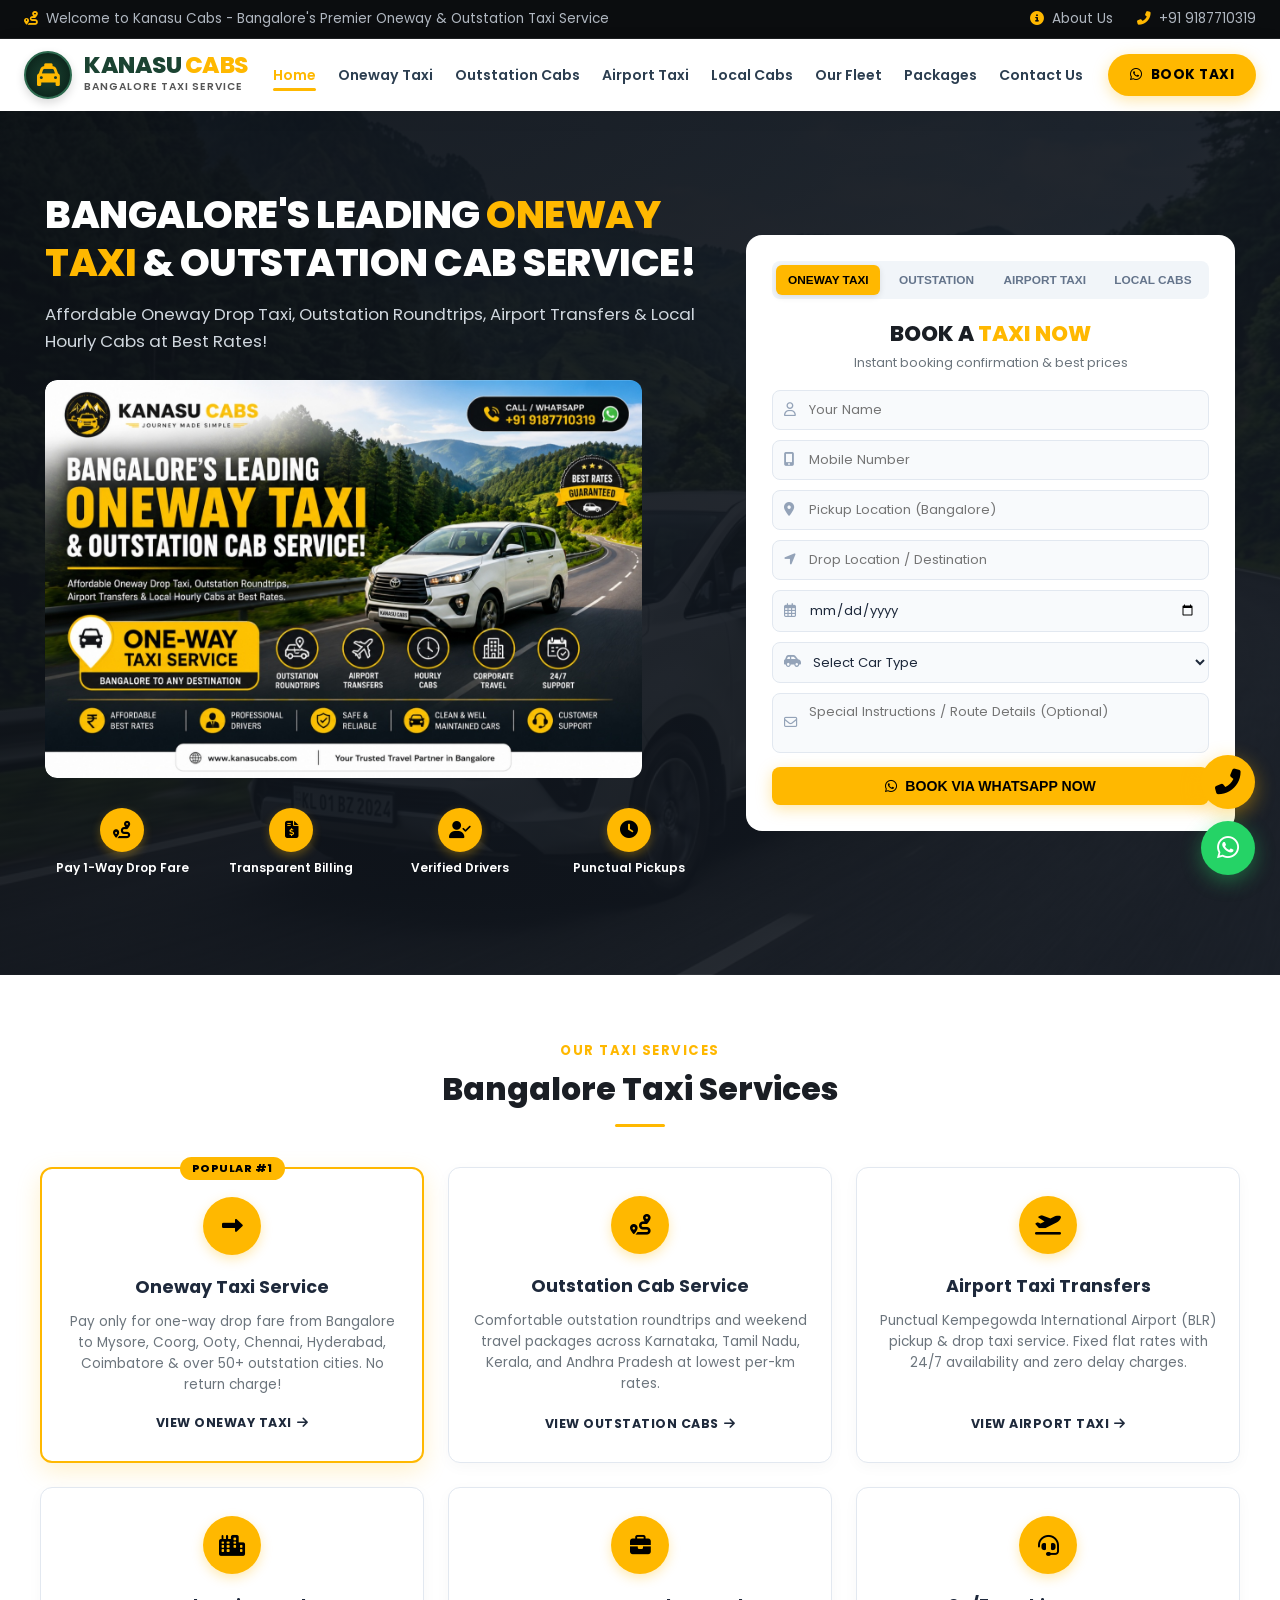
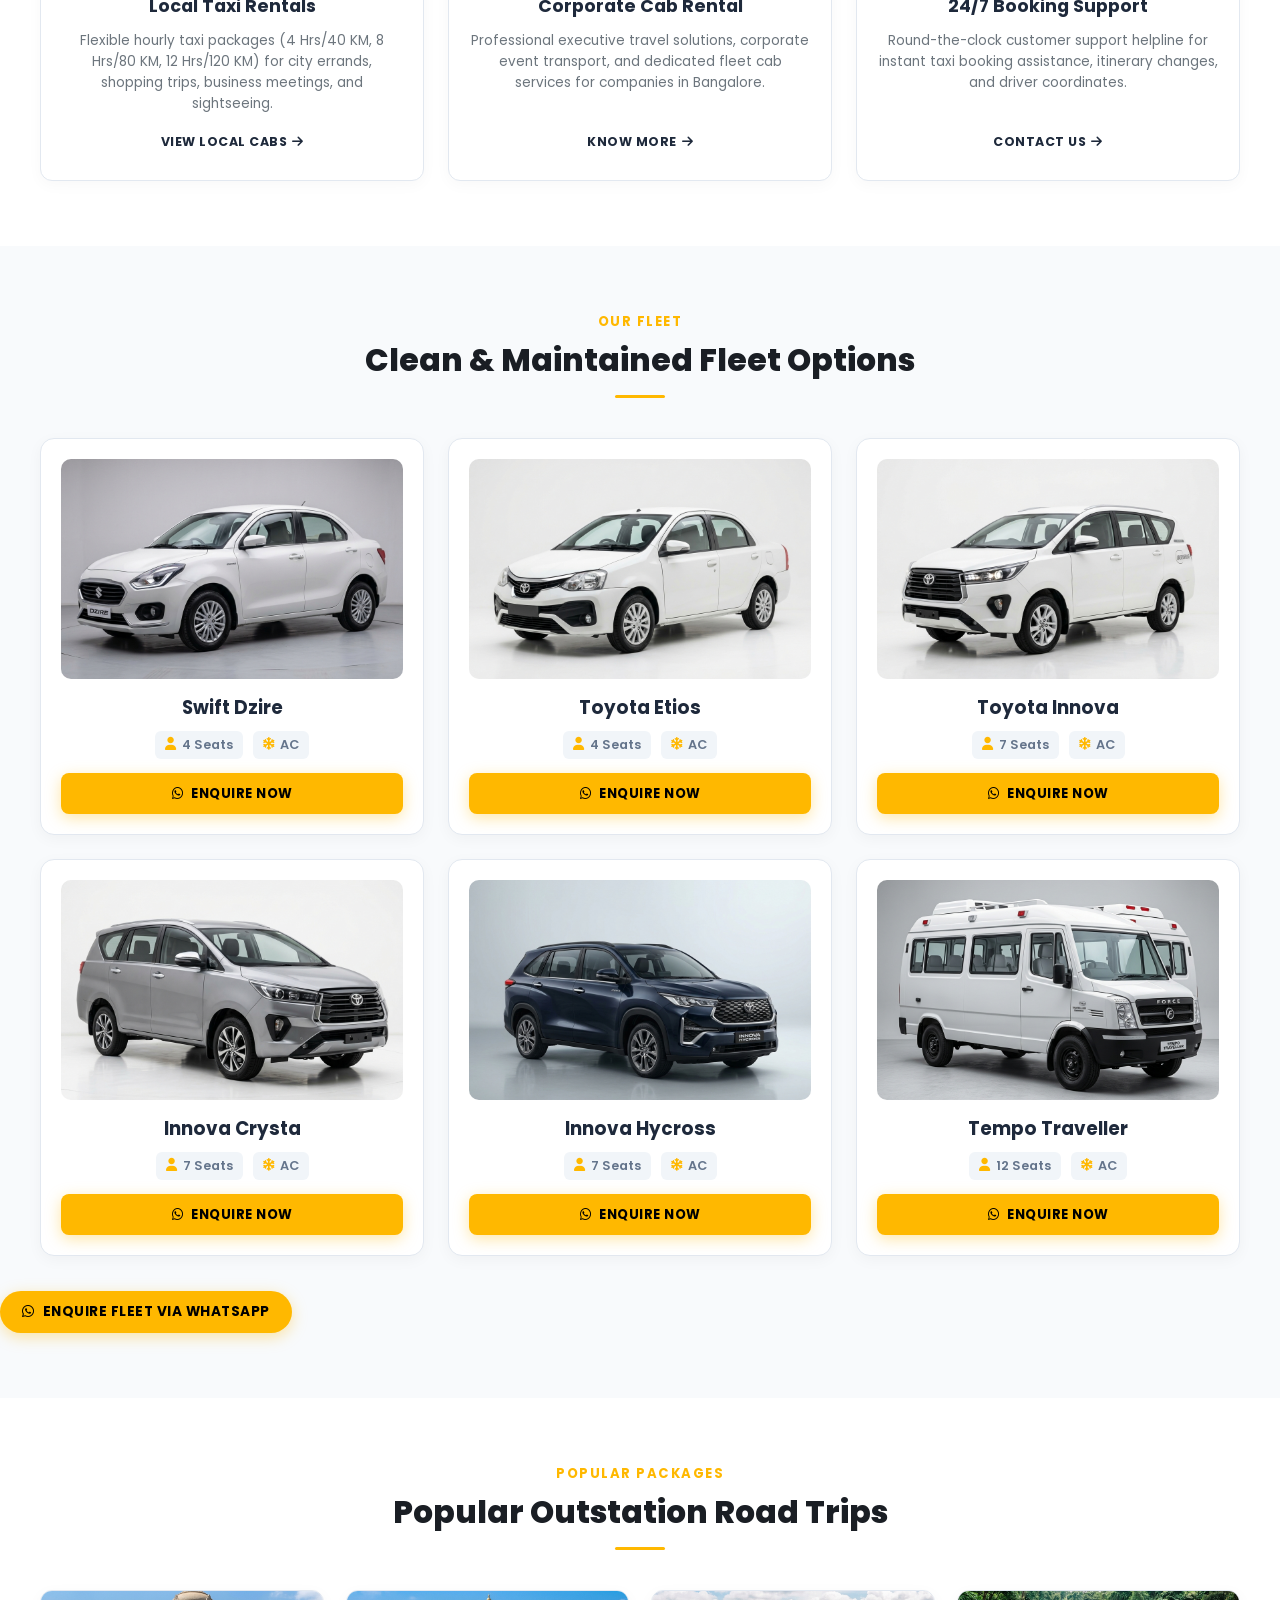
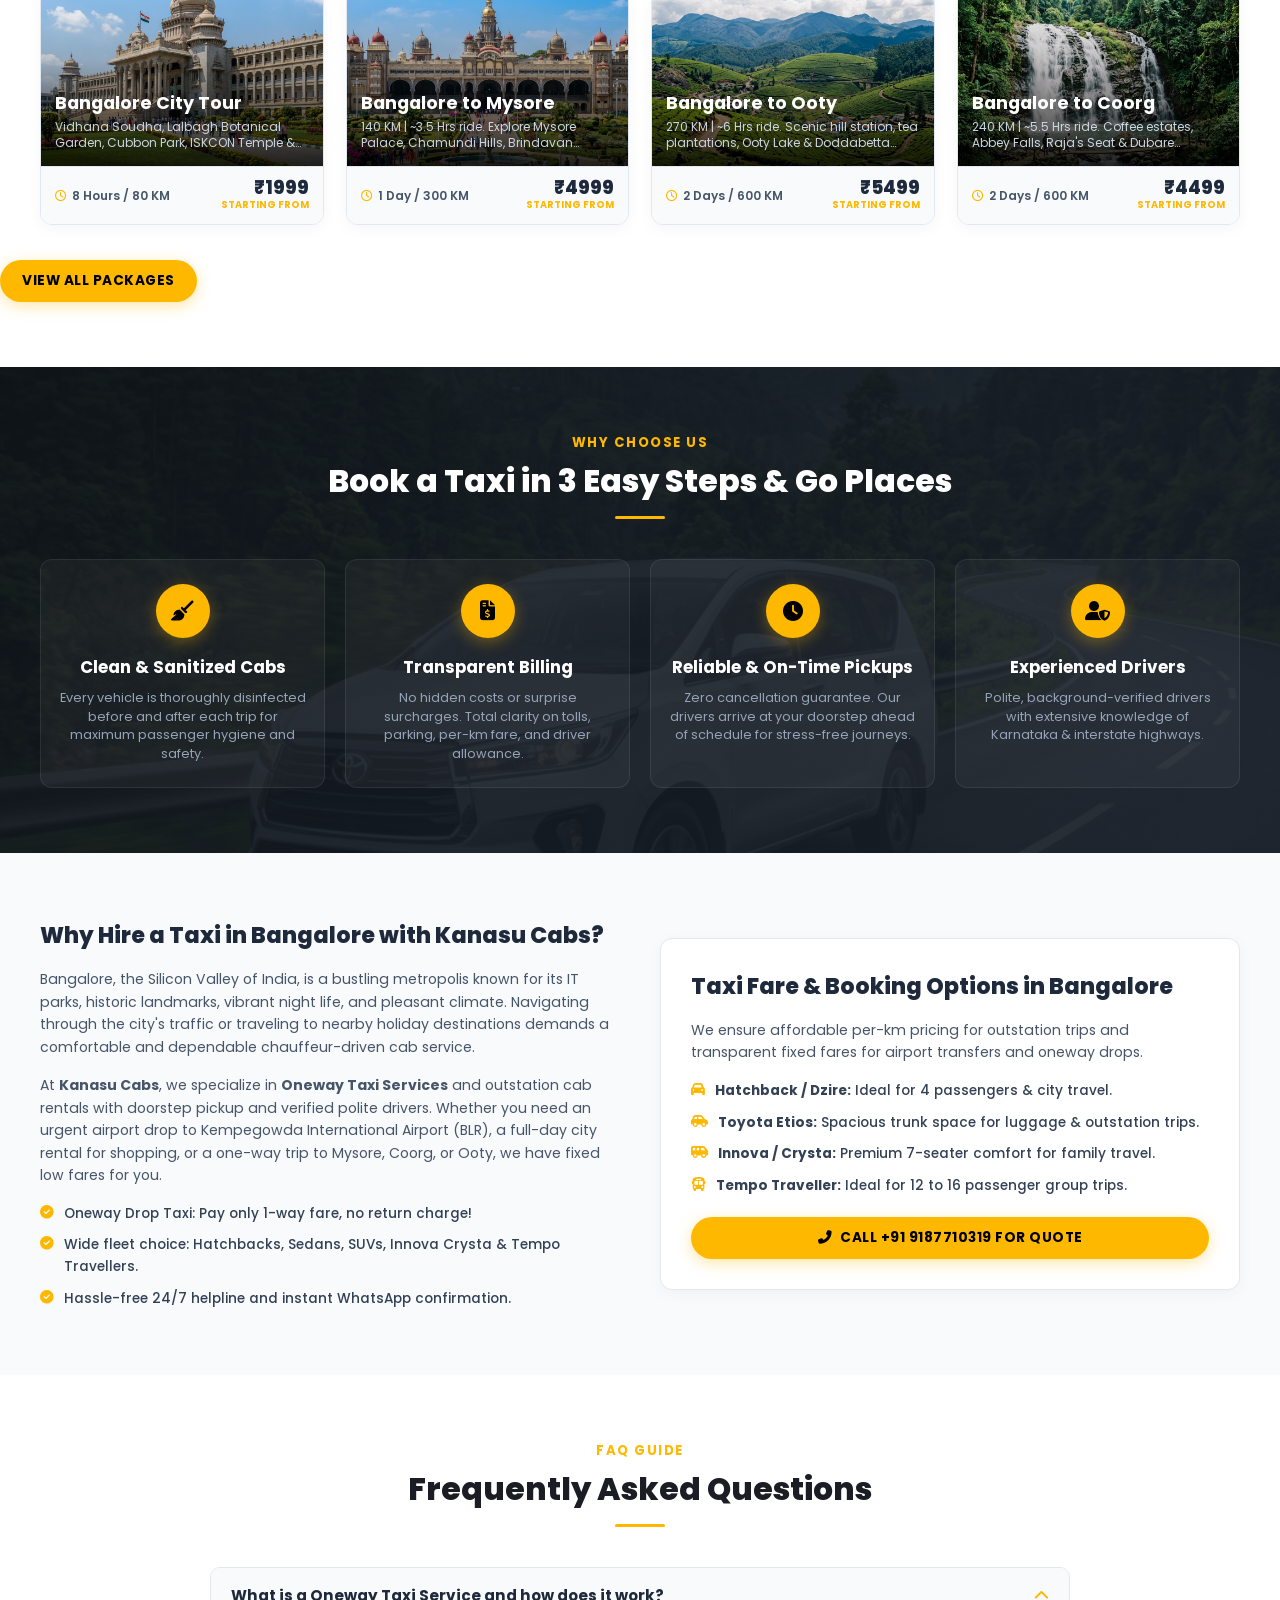
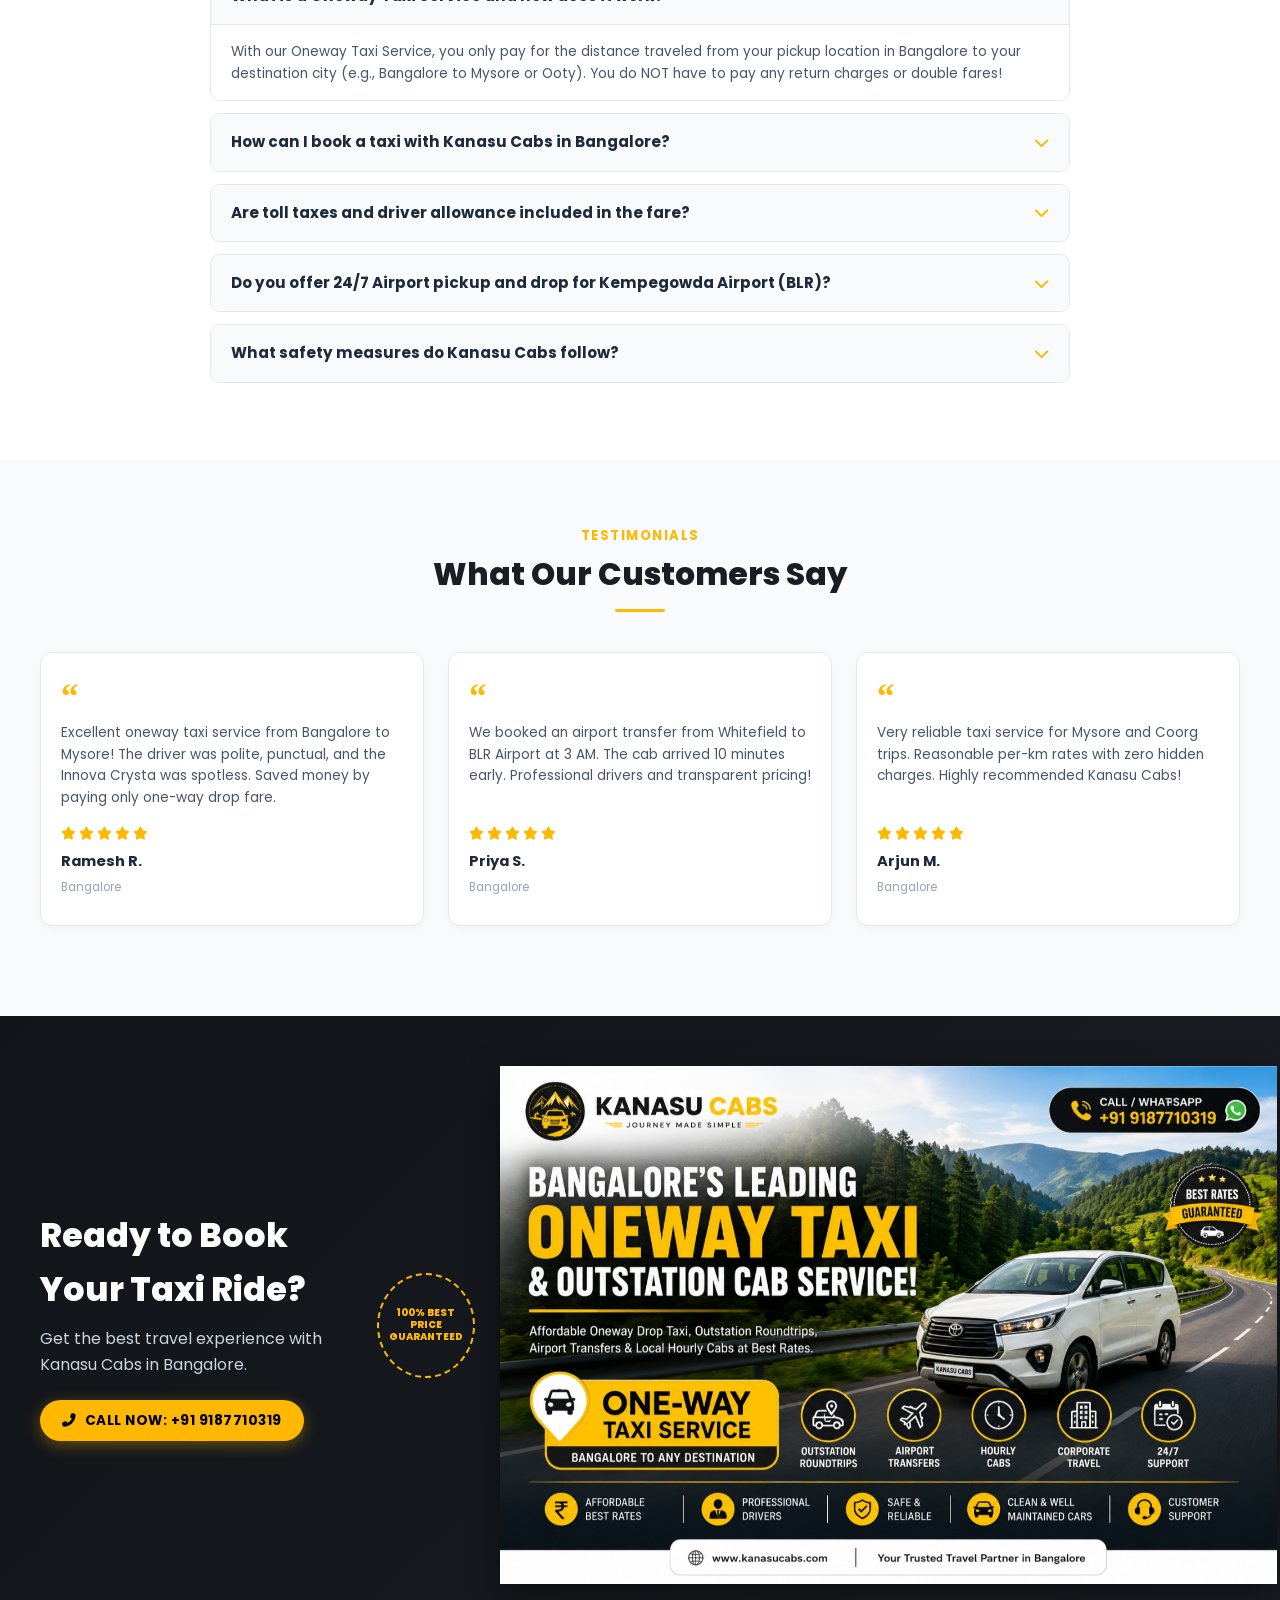
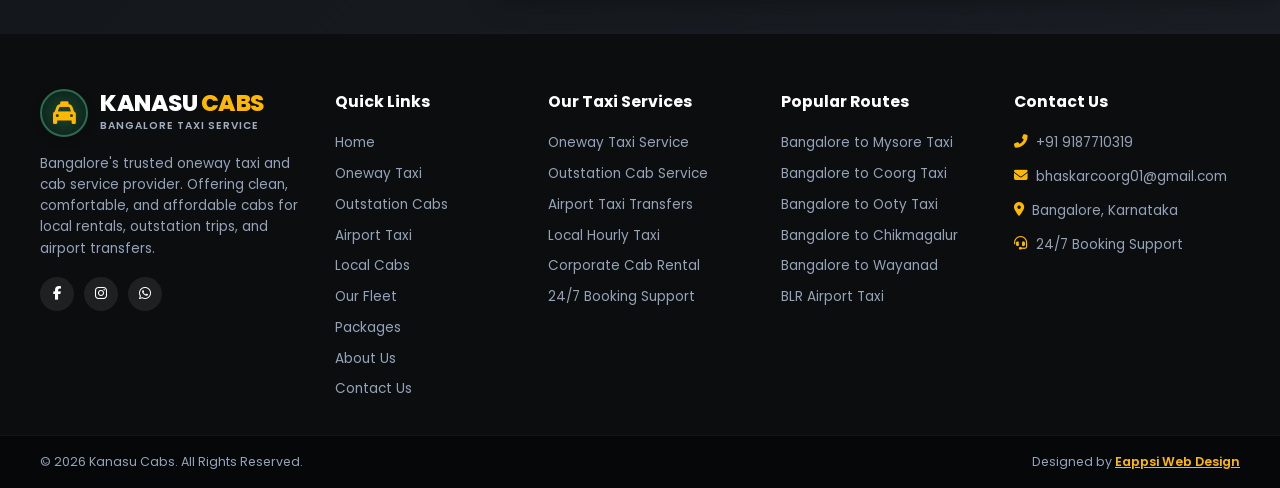
==== commit 6752f715: "responsive" ====
--- a/index.html
+++ b/index.html
@@ -1436,7 +1436,7 @@
 
     <!-- HERO SECTION -->
     <section class="hero" id="home">
-        <div class="hero-container">
+        <div class="hero-container" style="padding:25px;">
             <div class="hero-content">
                 <div class="hero-headline">
                     <h1>BANGALORE'S LEADING <span class="highlight">ONEWAY TAXI</span> & OUTSTATION CAB SERVICE!</h1>
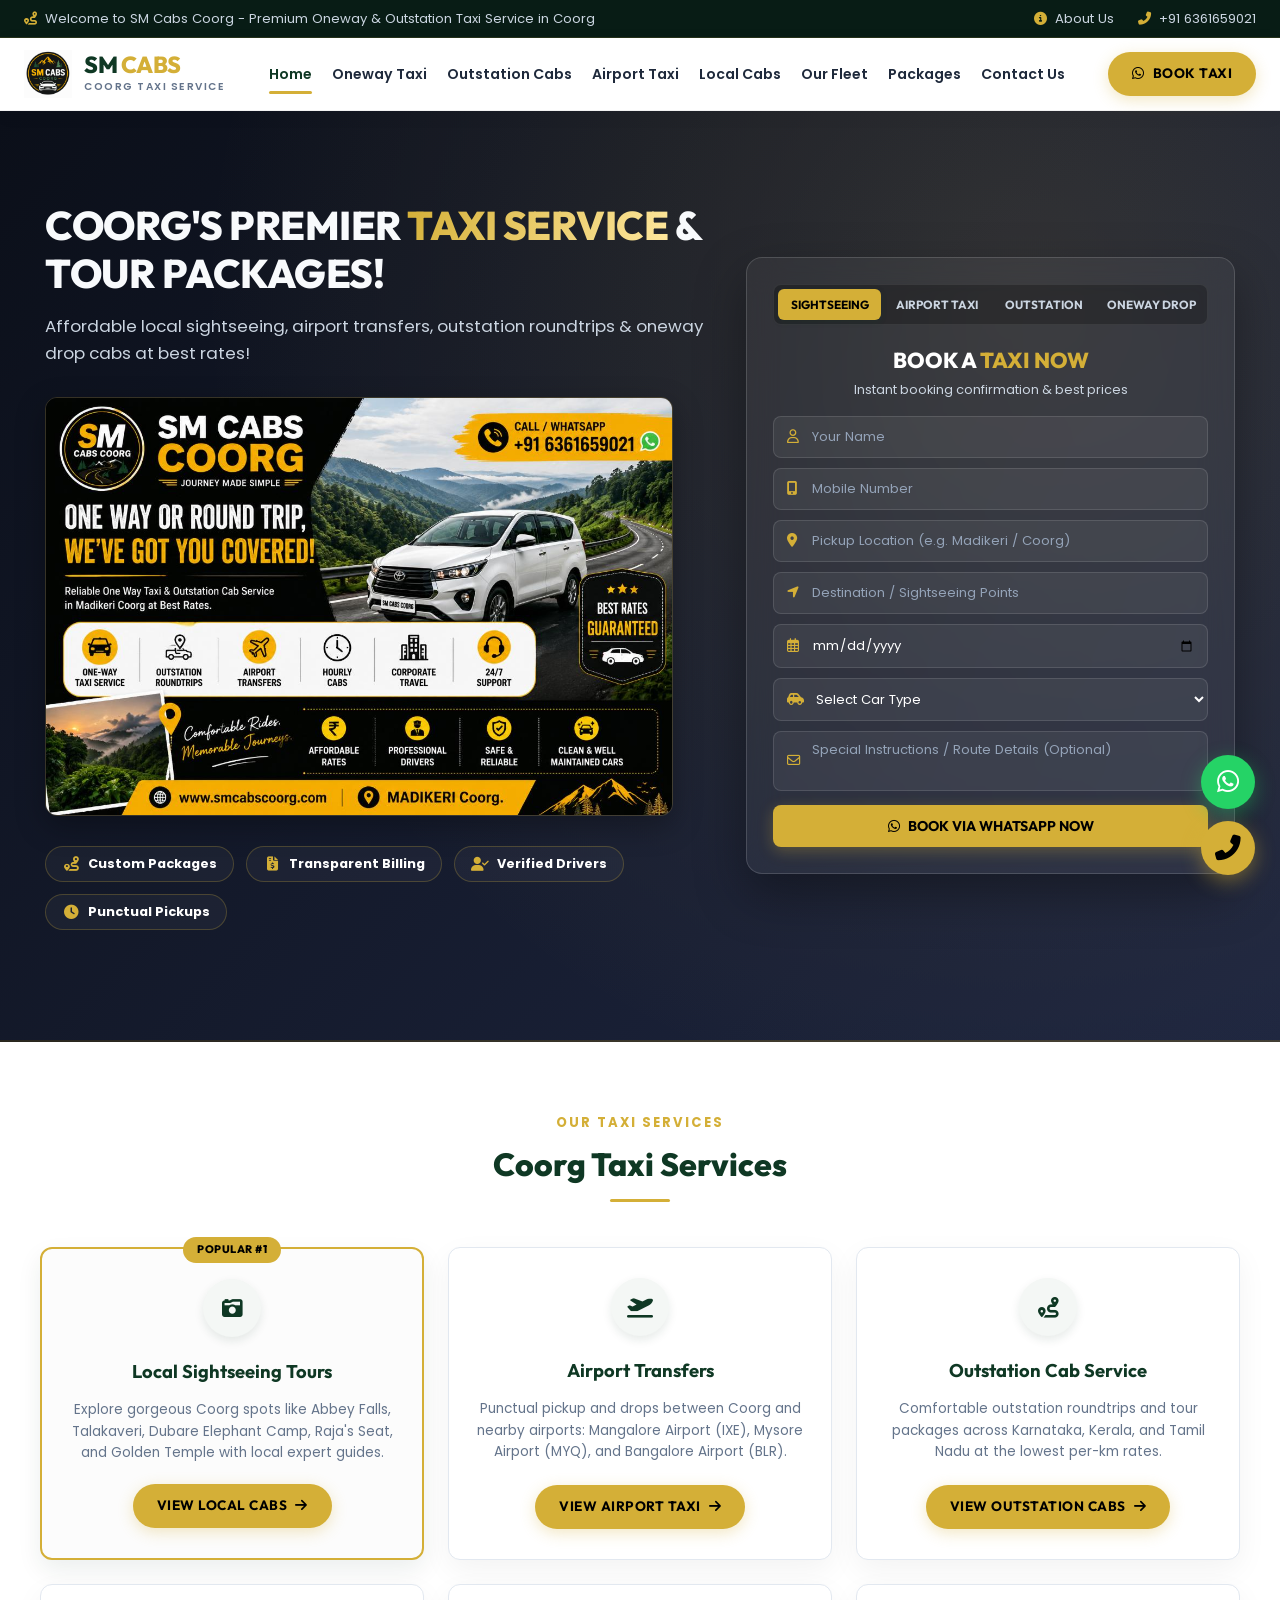
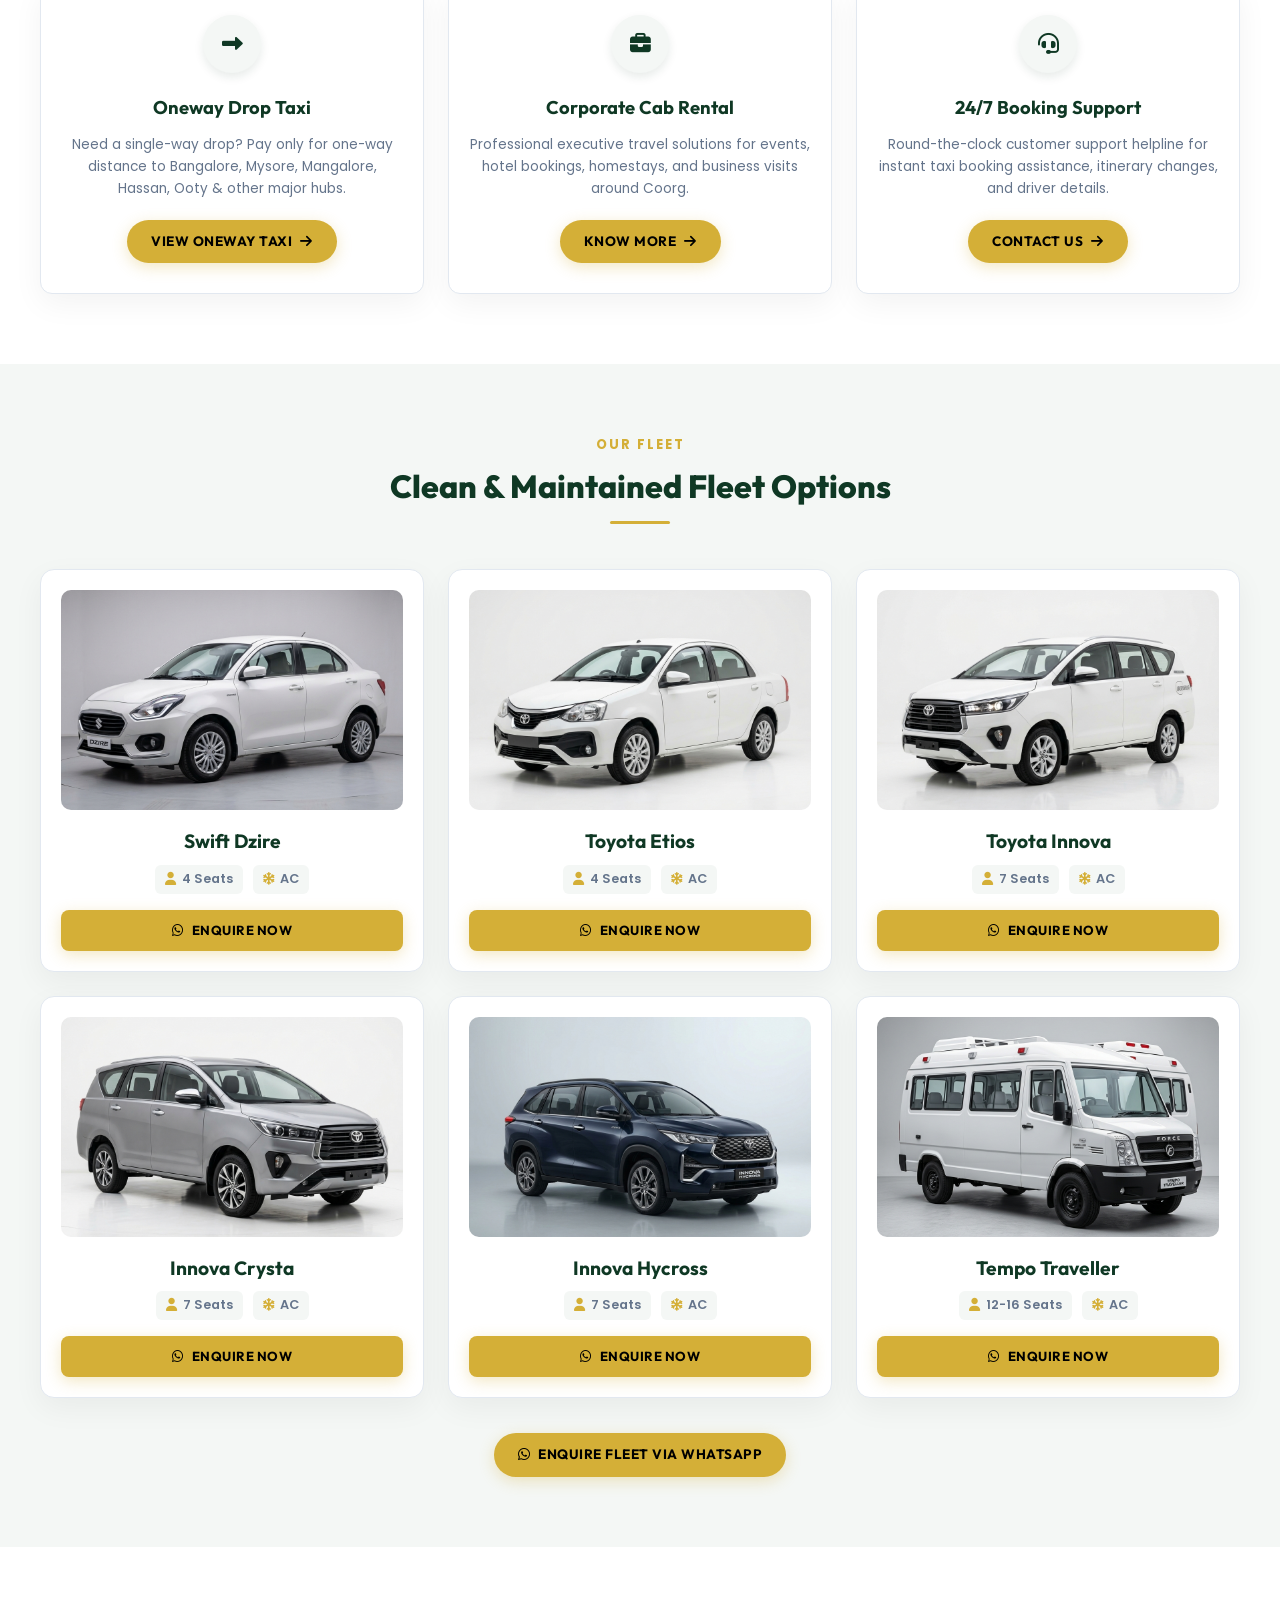
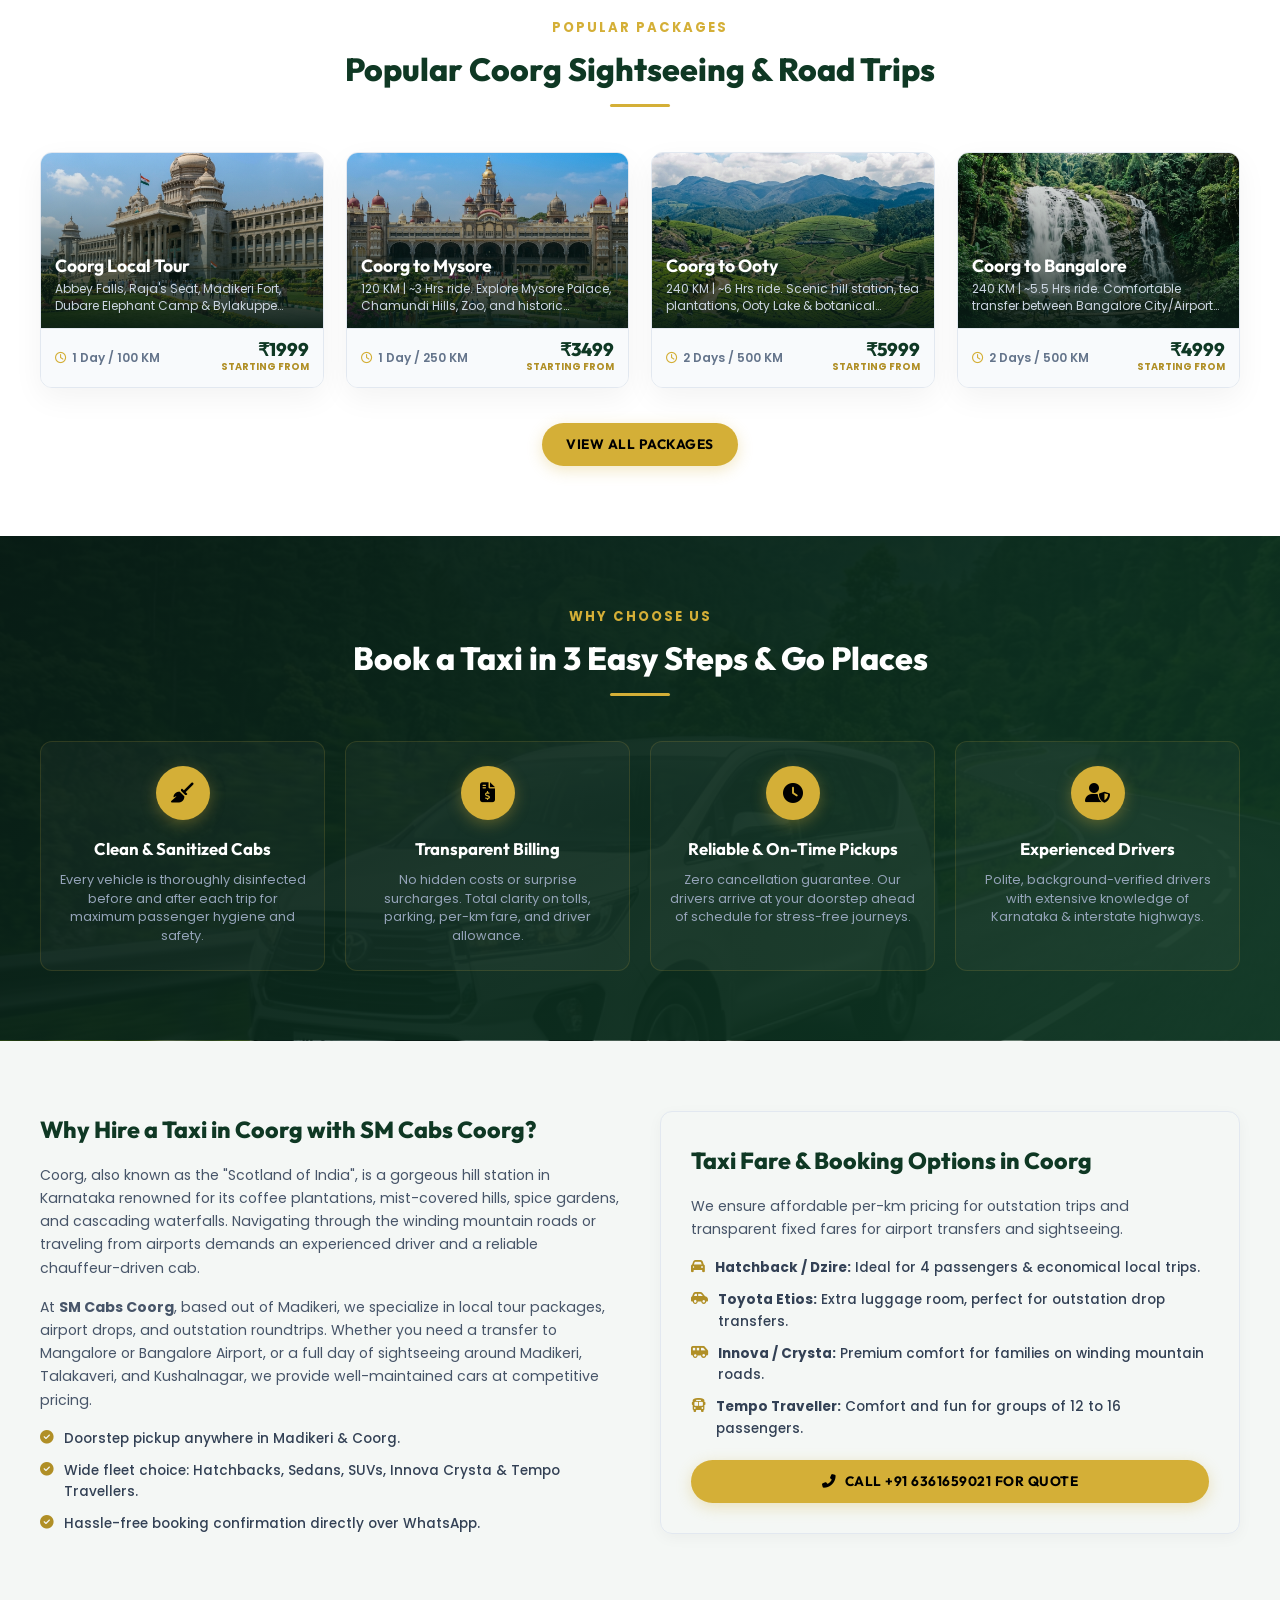
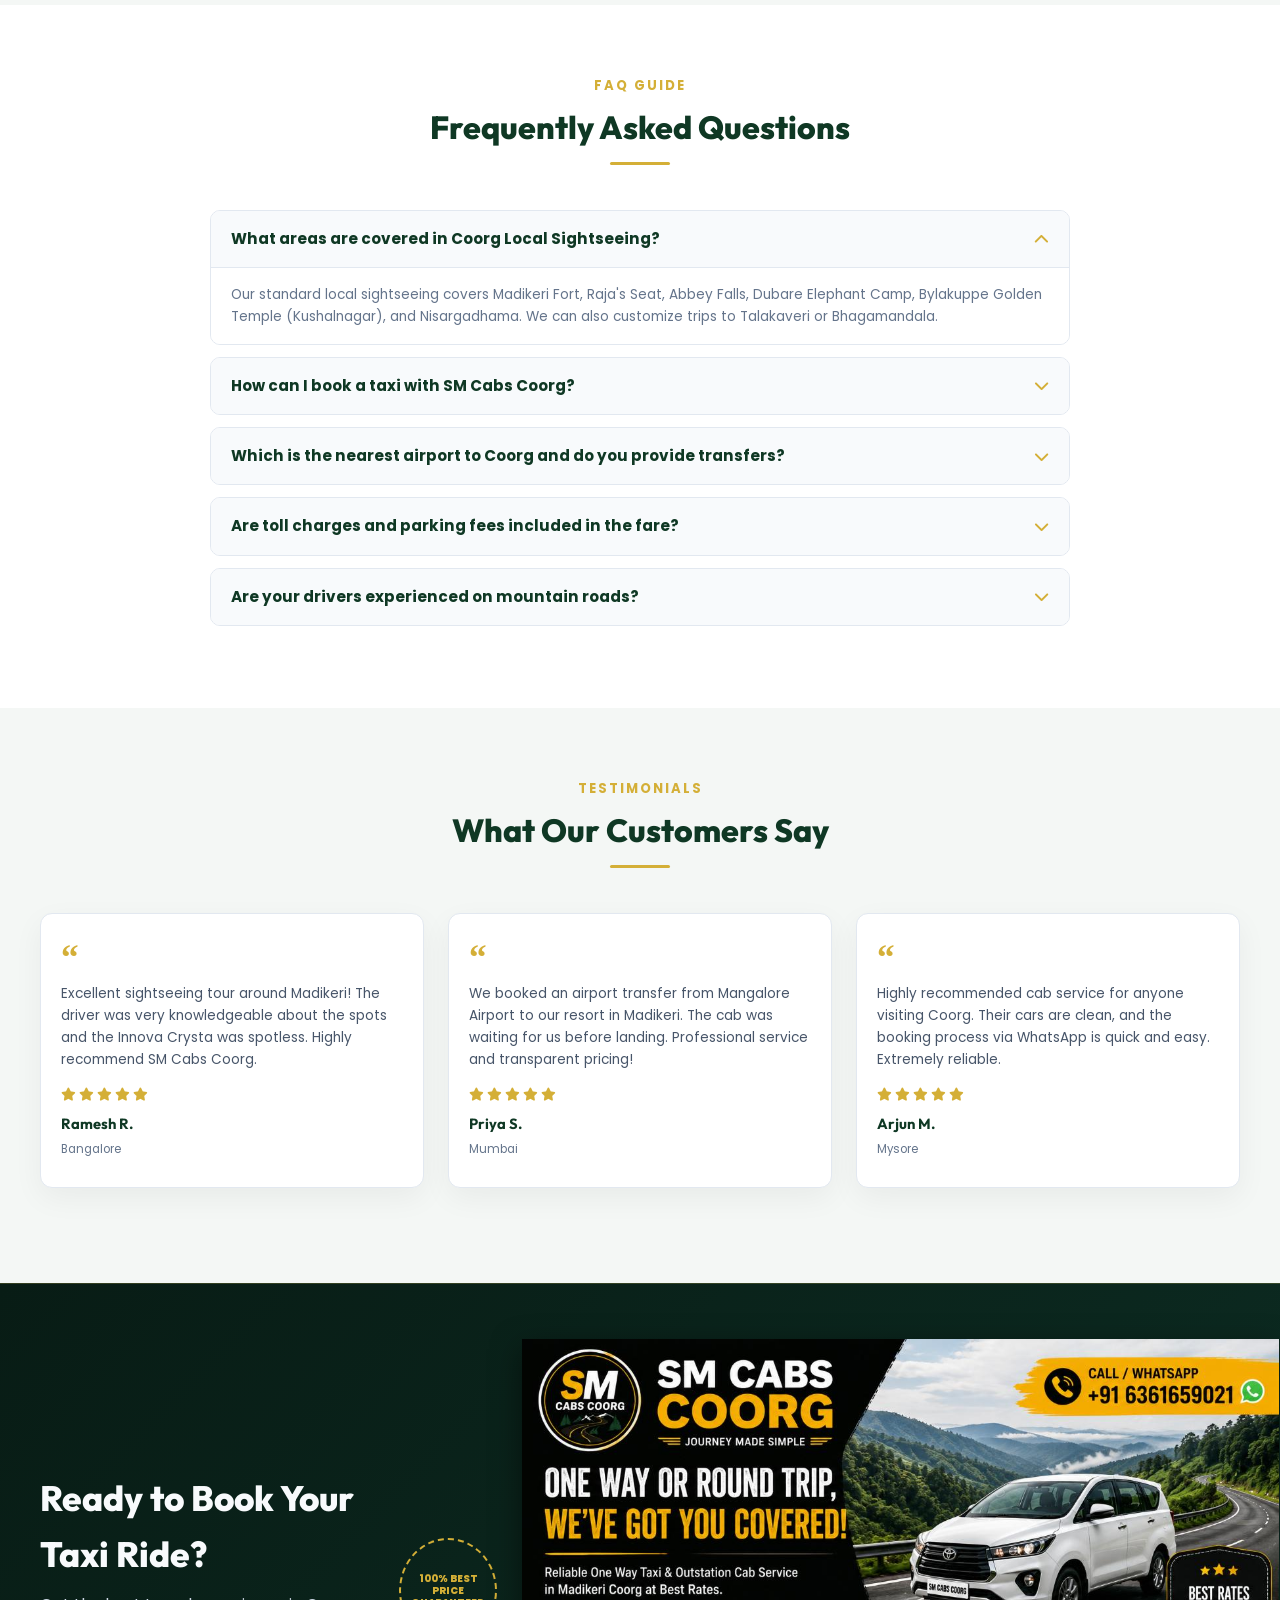
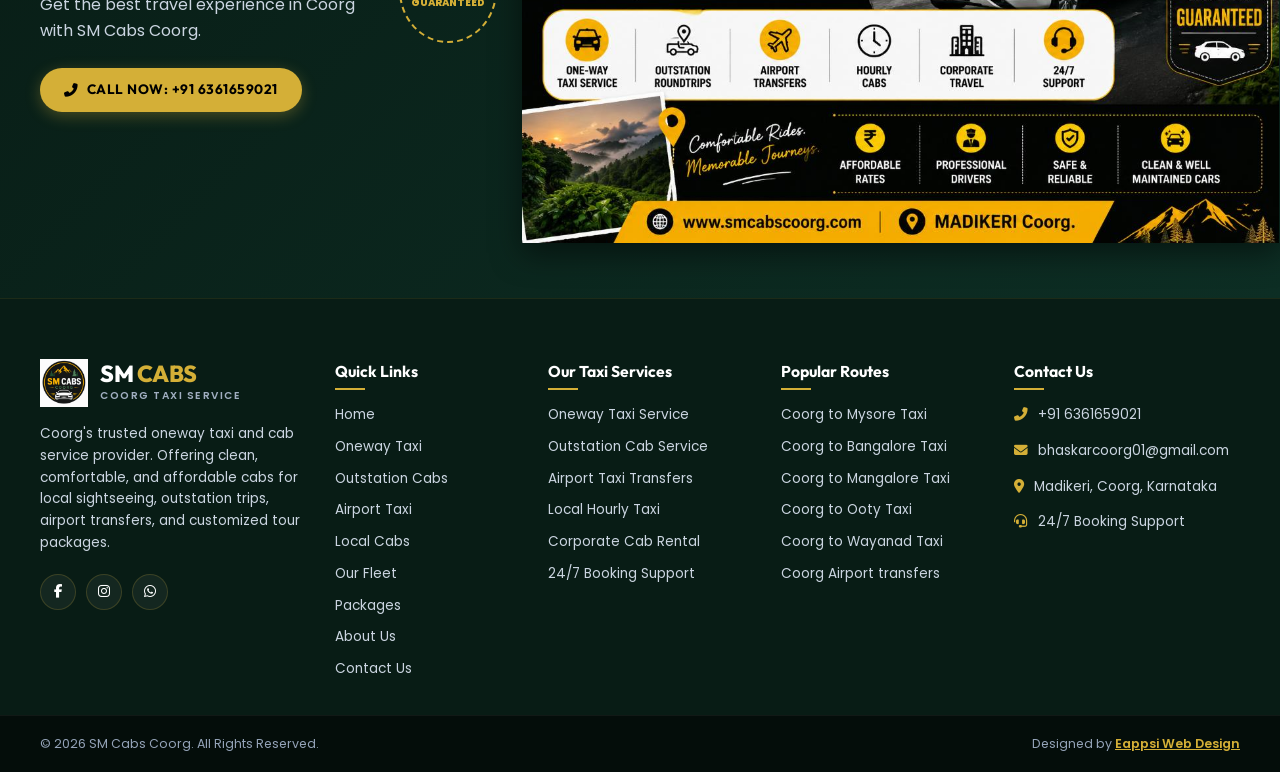
==== commit e2ab29ce: "first commit" ====
--- a/index.html
+++ b/index.html
@@ -1,1433 +1,31 @@
 <!DOCTYPE html>
 <html lang="en">
 <head>
+    <!-- Google tag (gtag.js) -->
+    <script async src="https://www.googletagmanager.com/gtag/js?id=AW-16810471261"></script>
+    <script>
+      window.dataLayer = window.dataLayer || [];
+      function gtag(){dataLayer.push(arguments);}
+      gtag('js', new Date());
+      gtag('config', 'AW-16810471261');
+    </script>
+    
+    <!-- Event snippet for Contact conversion page -->
+    <script>
+      gtag('event', 'conversion', {'send_to': 'AW-16810471261/KpF5CPW2-9ccEN3e7c8-'});
+    </script>
+
     <meta charset="UTF-8">
     <meta name="viewport" content="width=device-width, initial-scale=1.0">
-    <meta name="description" content="Kanasu Cabs - Bangalore's premier taxi service for oneway taxi, outstation cabs, airport transfers, and local hourly taxi rentals. Book clean, reliable cabs at best rates!">
-    <meta name="keywords" content="Kanasu Cabs, Bangalore Taxi Service, Oneway Taxi Bangalore, Airport Cab Bangalore, Outstation Cab Bangalore, Taxi Booking Bangalore">
-    <meta name="author" content="Kanasu Cabs">
-    <title>Kanasu Cabs - Oneway Taxi & Outstation Cab Service in Bangalore</title>
+    <meta name="description" content="SM Cabs Coorg - Coorg's premier taxi service based in Madikeri. Book clean, reliable cabs for Coorg sightseeing, airport transfers, and outstation trips at best rates!">
+    <meta name="keywords" content="SM Cabs Coorg, SM Cabs, Coorg Taxi Service, Madikeri Taxi, Coorg Sightseeing Cabs, Outstation Cab Coorg, Airport Taxi Coorg">
+    <meta name="author" content="SM Cabs Coorg">
+    <title>SM Cabs Coorg - Premium Taxi & Cab Service in Coorg</title>
 
     <!-- Font Awesome -->
     <link rel="stylesheet" href="https://cdnjs.cloudflare.com/ajax/libs/font-awesome/6.5.1/css/all.min.css">
-    <!-- Google Fonts -->
-    <link rel="preconnect" href="https://fonts.googleapis.com">
-    <link rel="preconnect" href="https://fonts.gstatic.com" crossorigin>
-    <link href="https://fonts.googleapis.com/css2?family=Poppins:wght@300;400;500;600;700;800&display=swap" rel="stylesheet">
-
-    <style>
-        :root {
-            --primary-yellow: #FFB800;
-            --primary-yellow-hover: #e5a600;
-            --dark-bg: #111418;
-            --dark-secondary: #1a1e24;
-            --dark-card: #22272e;
-            --text-main: #212529;
-            --text-muted: #6c757d;
-            --text-light: #e9ecef;
-            --light-bg: #f8f9fa;
-            --border-color: #e2e8f0;
-            --card-shadow: 0 10px 30px rgba(0, 0, 0, 0.08);
-            --transition: all 0.3s ease;
-        }
-
-        * {
-            margin: 0;
-            padding: 0;
-            box-sizing: border-box;
-        }
-
-        html {
-            scroll-behavior: smooth;
-        }
-
-        body {
-            font-family: 'Poppins', sans-serif;
-            color: var(--text-main);
-            background-color: #ffffff;
-            line-height: 1.6;
-            overflow-x: hidden;
-        }
-
-        a {
-            text-decoration: none;
-            color: inherit;
-        }
-
-        ul {
-            list-style: none;
-        }
-
-        img {
-            max-width: 100%;
-            height: auto;
-            display: block;
-        }
-
-        /* --- TOP BAR --- */
-        .top-bar {
-            background-color: #0b0d0f;
-            color: #b0b7c0;
-            font-size: 0.85rem;
-            padding: 8px 0;
-            border-bottom: 1px solid rgba(255, 255, 255, 0.08);
-        }
-
-        .top-bar-container {
-            max-width: 1440px;
-            margin: 0 auto;
-            padding: 0 24px;
-            display: flex;
-            justify-content: space-between;
-            align-items: center;
-        }
-
-        .top-bar-left {
-            display: flex;
-            align-items: center;
-            gap: 8px;
-        }
-
-        .top-bar-left i {
-            color: var(--primary-yellow);
-        }
-
-        .top-bar-right {
-            display: flex;
-            align-items: center;
-            gap: 24px;
-        }
-
-        .top-bar-item {
-            display: flex;
-            align-items: center;
-            gap: 8px;
-            transition: var(--transition);
-        }
-
-        .top-bar-item:hover {
-            color: #ffffff;
-        }
-
-        .top-bar-item i {
-            color: var(--primary-yellow);
-        }
-
-        /* --- MAIN HEADER --- */
-        .header {
-            background-color: #ffffff;
-            position: sticky;
-            top: 0;
-            z-index: 1000;
-            box-shadow: 0 4px 20px rgba(0, 0, 0, 0.06);
-        }
-
-        .header-container {
-            max-width: 1440px;
-            margin: 0 auto;
-            padding: 12px 24px;
-            display: flex;
-            justify-content: space-between;
-            align-items: center;
-        }
-
-        .logo {
-            display: flex;
-            align-items: center;
-            gap: 12px;
-            text-decoration: none;
-        }
-
-        .logo-icon {
-            width: 48px;
-            height: 48px;
-            background: radial-gradient(circle at center, #1b4332 0%, #081c15 100%);
-            border: 2px solid #2d6a4f;
-            border-radius: 50%;
-            display: flex;
-            justify-content: center;
-            align-items: center;
-            box-shadow: 0 4px 10px rgba(0,0,0,0.15);
-        }
-
-        .logo-icon i {
-            color: var(--primary-yellow);
-            font-size: 1.4rem;
-        }
-
-        .logo-text {
-            display: flex;
-            flex-direction: column;
-        }
-
-        .logo-title {
-            font-size: 1.45rem;
-            font-weight: 800;
-            line-height: 1;
-            letter-spacing: -0.5px;
-            color: #1b4332;
-        }
-
-        .logo-title span {
-            color: var(--primary-yellow);
-        }
-
-        .logo-subtitle {
-            font-size: 0.65rem;
-            font-weight: 600;
-            letter-spacing: 1px;
-            color: #555;
-            text-transform: uppercase;
-            margin-top: 2px;
-        }
-
-        .nav-menu {
-            display: flex;
-            align-items: center;
-            gap: 22px;
-        }
-
-        .nav-link {
-            font-size: 0.88rem;
-            font-weight: 600;
-            color: #2c3e50;
-            position: relative;
-            padding: 6px 0;
-            transition: var(--transition);
-            white-space: nowrap;
-        }
-
-        .nav-link:hover, .nav-link.active {
-            color: var(--primary-yellow);
-        }
-
-        .nav-link.active::after {
-            content: '';
-            position: absolute;
-            bottom: 0;
-            left: 0;
-            width: 100%;
-            height: 3px;
-            background-color: var(--primary-yellow);
-            border-radius: 2px;
-        }
-
-        .btn-yellow {
-            background-color: var(--primary-yellow);
-            color: #000000;
-            font-weight: 700;
-            font-size: 0.85rem;
-            letter-spacing: 0.5px;
-            padding: 10px 22px;
-            border-radius: 50px;
-            border: none;
-            cursor: pointer;
-            display: inline-flex;
-            align-items: center;
-            justify-content: center;
-            gap: 8px;
-            box-shadow: 0 4px 15px rgba(255, 184, 0, 0.35);
-            transition: var(--transition);
-            text-transform: uppercase;
-            white-space: nowrap;
-        }
-
-        .btn-yellow:hover {
-            background-color: var(--primary-yellow-hover);
-            transform: translateY(-2px);
-            box-shadow: 0 6px 20px rgba(255, 184, 0, 0.45);
-        }
-
-        .mobile-toggle {
-            display: none;
-            font-size: 1.5rem;
-            color: #2c3e50;
-            cursor: pointer;
-        }
-
-        /* --- HERO SECTION --- */
-        .hero {
-            background: linear-gradient(135deg, rgba(12, 16, 22, 0.94) 0%, rgba(20, 26, 35, 0.90) 100%), url('images/hero_car.png');
-            background-size: cover;
-            background-position: center;
-            position: relative;
-            padding: 55px 0 75px;
-            color: #ffffff;
-        }
-
-        .hero-container {
-            max-width: 1240px;
-            margin: 0 auto;
-            padding: 0 20px;
-            display: grid;
-            grid-template-columns: 1.15fr 0.85fr;
-            gap: 40px;
-            align-items: center;
-        }
-
-        .hero-headline h1 {
-            font-size: 2.4rem;
-            font-weight: 800;
-            line-height: 1.25;
-            margin-bottom: 14px;
-            letter-spacing: -0.5px;
-            text-transform: uppercase;
-        }
-
-        .hero-headline h1 .highlight {
-            color: var(--primary-yellow);
-        }
-
-        .hero-subtitle {
-            font-size: 1.05rem;
-            color: #d0d7de;
-            margin-bottom: 25px;
-            font-weight: 400;
-        }
-
-        .hero-car-preview {
-            width: 95%;
-            margin-bottom: 30px;
-            
-            border-radius: 12px;
-            overflow: hidden;
-        }
-
-        .hero-car-preview img {
-            width: 100%;
-            height: auto;
-            object-fit: cover;
-            border-radius: 12px;
-        }
-
-        /* 4 Feature Badges */
-        .hero-features {
-            display: grid;
-            grid-template-columns: repeat(4, 1fr);
-            gap: 15px;
-        }
-
-        .feature-badge {
-            display: flex;
-            flex-direction: column;
-            align-items: center;
-            text-align: center;
-            gap: 8px;
-        }
-
-        .feature-badge-icon {
-            width: 44px;
-            height: 44px;
-            background-color: var(--primary-yellow);
-            color: #000000;
-            border-radius: 50%;
-            display: flex;
-            align-items: center;
-            justify-content: center;
-            font-size: 1.1rem;
-            box-shadow: 0 4px 10px rgba(255, 184, 0, 0.3);
-        }
-
-        .feature-badge span {
-            font-size: 0.75rem;
-            font-weight: 600;
-            line-height: 1.25;
-            color: #ffffff;
-        }
-
-        /* Hero Form Card */
-        .hero-form-card {
-            background: #ffffff;
-            border-radius: 16px;
-            padding: 26px;
-            color: var(--text-main);
-           
-        }
-
-        .form-tabs {
-            display: flex;
-            background-color: #f1f5f9;
-            padding: 4px;
-            border-radius: 8px;
-            margin-bottom: 18px;
-            gap: 4px;
-        }
-
-        .form-tab {
-            flex: 1;
-            padding: 8px 4px;
-            font-size: 0.74rem;
-            font-weight: 700;
-            border: none;
-            border-radius: 6px;
-            background: transparent;
-            color: #64748b;
-            cursor: pointer;
-            transition: var(--transition);
-            text-transform: uppercase;
-            white-space: nowrap;
-        }
-
-        .form-tab.active {
-            background: var(--primary-yellow);
-            color: #000000;
-            box-shadow: 0 2px 6px rgba(0,0,0,0.1);
-        }
-
-        .form-header {
-            text-align: center;
-            margin-bottom: 16px;
-        }
-
-        .form-header h2 {
-            font-size: 1.35rem;
-            font-weight: 800;
-            color: #1a1e24;
-            text-transform: uppercase;
-        }
-
-        .form-header h2 span {
-            color: var(--primary-yellow);
-        }
-
-        .form-header p {
-            font-size: 0.8rem;
-            color: var(--text-muted);
-            margin-top: 2px;
-        }
-
-        .enquiry-form {
-            display: flex;
-            flex-direction: column;
-            gap: 10px;
-        }
-
-        .input-group {
-            position: relative;
-            display: flex;
-            align-items: center;
-        }
-
-        .input-group i {
-            position: absolute;
-            left: 12px;
-            color: #94a3b8;
-            font-size: 0.85rem;
-            pointer-events: none;
-        }
-
-        .input-group input,
-        .input-group select,
-        .input-group textarea {
-            width: 100%;
-            padding: 9px 12px 9px 36px;
-            font-family: inherit;
-            font-size: 0.82rem;
-            border: 1px solid var(--border-color);
-            border-radius: 8px;
-            background-color: #f8fafc;
-            color: #1e293b;
-            transition: var(--transition);
-            outline: none;
-        }
-
-        .input-group textarea {
-            padding-top: 8px;
-            height: 60px;
-            resize: none;
-        }
-
-        .input-group input:focus,
-        .input-group select:focus,
-        .input-group textarea:focus {
-            border-color: var(--primary-yellow);
-            background-color: #ffffff;
-            box-shadow: 0 0 0 3px rgba(255, 184, 0, 0.2);
-        }
-
-        .btn-quote {
-            width: 100%;
-            background-color: var(--primary-yellow);
-            color: #000000;
-            font-weight: 700;
-            font-size: 0.88rem;
-            padding: 11px;
-            border-radius: 8px;
-            border: none;
-            cursor: pointer;
-            display: flex;
-            align-items: center;
-            justify-content: center;
-            gap: 8px;
-            text-transform: uppercase;
-            box-shadow: 0 4px 15px rgba(255, 184, 0, 0.35);
-            transition: var(--transition);
-            margin-top: 4px;
-        }
-
-        .btn-quote:hover {
-            background-color: var(--primary-yellow-hover);
-            box-shadow: 0 6px 20px rgba(255, 184, 0, 0.5);
-        }
-
-        /* --- SECTION COMMONS --- */
-        .section-padding {
-            padding: 65px 0;
-        }
-
-        .section-title-wrap {
-            text-align: center;
-            margin-bottom: 40px;
-        }
-
-        .section-subtitle {
-            color: var(--primary-yellow);
-            font-size: 0.82rem;
-            font-weight: 700;
-            letter-spacing: 1.5px;
-            text-transform: uppercase;
-            margin-bottom: 4px;
-            display: block;
-        }
-
-        .section-title {
-            font-size: 1.95rem;
-            font-weight: 800;
-            color: #1a1e24;
-            position: relative;
-            display: inline-block;
-            padding-bottom: 12px;
-        }
-
-        .section-title::after {
-            content: '';
-            position: absolute;
-            bottom: 0;
-            left: 50%;
-            transform: translateX(-50%);
-            width: 50px;
-            height: 3px;
-            background-color: var(--primary-yellow);
-            border-radius: 2px;
-        }
-
-        /* --- SERVICES SECTION --- */
-        .services-section {
-            background-color: #ffffff;
-        }
-
-        .services-grid {
-            max-width: 1240px;
-            margin: 0 auto;
-            padding: 0 20px;
-            display: grid;
-            grid-template-columns: repeat(3, 1fr);
-            gap: 24px;
-        }
-
-        .service-card {
-            background: #ffffff;
-            border: 1px solid var(--border-color);
-            border-radius: 12px;
-            padding: 28px 20px;
-            text-align: center;
-            display: flex;
-            flex-direction: column;
-            align-items: center;
-            transition: var(--transition);
-            box-shadow: 0 4px 15px rgba(0, 0, 0, 0.03);
-            position: relative;
-        }
-
-        .service-card.highlighted {
-            border: 2px solid var(--primary-yellow);
-            box-shadow: 0 8px 25px rgba(255, 184, 0, 0.2);
-        }
-
-        .service-badge {
-            position: absolute;
-            top: -12px;
-            background-color: var(--primary-yellow);
-            color: #000000;
-            font-size: 0.68rem;
-            font-weight: 800;
-            text-transform: uppercase;
-            padding: 3px 12px;
-            border-radius: 20px;
-            letter-spacing: 0.5px;
-        }
-
-        .service-card:hover {
-            transform: translateY(-5px);
-            box-shadow: var(--card-shadow);
-        }
-
-        .service-icon-wrap {
-            width: 58px;
-            height: 58px;
-            background-color: var(--primary-yellow);
-            color: #000000;
-            border-radius: 50%;
-            display: flex;
-            align-items: center;
-            justify-content: center;
-            font-size: 1.3rem;
-            margin-bottom: 18px;
-            box-shadow: 0 4px 12px rgba(255, 184, 0, 0.3);
-        }
-
-        .service-card h3 {
-            font-size: 1.1rem;
-            font-weight: 700;
-            margin-bottom: 10px;
-            color: #1e293b;
-        }
-
-        .service-card p {
-            font-size: 0.85rem;
-            color: var(--text-muted);
-            line-height: 1.55;
-            margin-bottom: 18px;
-            flex-grow: 1;
-        }
-
-        .service-link {
-            font-size: 0.78rem;
-            font-weight: 700;
-            color: #1e293b;
-            text-transform: uppercase;
-            letter-spacing: 0.5px;
-            display: flex;
-            align-items: center;
-            gap: 5px;
-            transition: var(--transition);
-        }
-
-        .service-card:hover .service-link {
-            color: var(--primary-yellow);
-        }
-
-        /* --- FLEET SECTION --- */
-        .fleet-section {
-            background-color: #f8fafc;
-        }
-
-        .fleet-grid {
-            max-width: 1240px;
-            margin: 0 auto;
-            padding: 0 20px;
-            display: grid;
-            grid-template-columns: repeat(3, 1fr);
-            gap: 24px;
-            margin-bottom: 35px;
-        }
-
-        .fleet-card {
-            background: #ffffff;
-            border-radius: 14px;
-            padding: 20px;
-            border: 1px solid var(--border-color);
-            box-shadow: 0 4px 15px rgba(0, 0, 0, 0.04);
-            text-align: center;
-            transition: var(--transition);
-        }
-
-        .fleet-card:hover {
-            transform: translateY(-5px);
-            box-shadow: var(--card-shadow);
-            border-color: var(--primary-yellow);
-        }
-
-        .fleet-img-wrap {
-            height: 220px;
-            width: 100%;
-            display: flex;
-            align-items: center;
-            justify-content: center;
-            margin-bottom: 14px;
-            overflow: hidden;
-            border-radius: 10px;
-        }
-
-        .fleet-img-wrap img {
-            width: 100%;
-            height: 100%;
-            object-fit: cover;
-            transition: var(--transition);
-        }
-
-        .fleet-card:hover .fleet-img-wrap img {
-            transform: scale(1.05);
-        }
-
-        .fleet-card h3 {
-            font-size: 1.15rem;
-            font-weight: 700;
-            color: #1e293b;
-            margin-bottom: 8px;
-        }
-
-        .fleet-specs {
-            display: flex;
-            justify-content: center;
-            gap: 10px;
-            font-size: 0.8rem;
-            color: #64748b;
-            font-weight: 600;
-            margin-bottom: 14px;
-        }
-
-        .fleet-specs span {
-            display: flex;
-            align-items: center;
-            gap: 6px;
-            background: #f1f5f9;
-            padding: 4px 10px;
-            border-radius: 6px;
-        }
-
-        .fleet-specs i {
-            color: var(--primary-yellow);
-        }
-
-        .btn-fleet-enquire {
-            width: 100%;
-            padding: 10px 16px;
-            font-size: 0.82rem;
-            font-weight: 700;
-            border-radius: 8px;
-        }
-
-        /* --- PACKAGES SECTION --- */
-        .packages-section {
-            background-color: #ffffff;
-        }
-
-        .packages-grid {
-            max-width: 1240px;
-            margin: 0 auto;
-            padding: 0 20px;
-            display: grid;
-            grid-template-columns: repeat(4, 1fr);
-            gap: 22px;
-            margin-bottom: 35px;
-        }
-
-        .package-card {
-            background: #ffffff;
-            border-radius: 12px;
-            overflow: hidden;
-            border: 1px solid var(--border-color);
-            box-shadow: 0 4px 15px rgba(0, 0, 0, 0.04);
-            display: flex;
-            flex-direction: column;
-            transition: var(--transition);
-        }
-
-        .package-card:hover {
-            transform: translateY(-5px);
-            box-shadow: var(--card-shadow);
-        }
-
-        .package-img-wrap {
-            position: relative;
-            height: 175px;
-            overflow: hidden;
-        }
-
-        .package-img-wrap img {
-            width: 100%;
-            height: 100%;
-            object-fit: cover;
-            transition: var(--transition);
-        }
-
-        .package-card:hover .package-img-wrap img {
-            transform: scale(1.08);
-        }
-
-        .package-overlay {
-            position: absolute;
-            inset: 0;
-            background: linear-gradient(to top, rgba(0,0,0,0.85) 0%, rgba(0,0,0,0.2) 60%, transparent 100%);
-            display: flex;
-            flex-direction: column;
-            justify-content: flex-end;
-            padding: 14px;
-            color: #ffffff;
-        }
-
-        .package-overlay h3 {
-            font-size: 1.1rem;
-            font-weight: 700;
-            line-height: 1.3;
-            margin-bottom: 4px;
-        }
-
-        .package-overlay p {
-            font-size: 0.75rem;
-            color: #cbd5e1;
-            line-height: 1.35;
-            display: -webkit-box;
-            -webkit-line-clamp: 2;
-            -webkit-box-orient: vertical;
-            overflow: hidden;
-        }
-
-        .package-footer {
-            padding: 12px 14px;
-            background: #f8fafc;
-            border-top: 1px solid var(--border-color);
-            display: flex;
-            justify-content: space-between;
-            align-items: center;
-        }
-
-        .package-duration {
-            font-size: 0.75rem;
-            font-weight: 600;
-            color: #475569;
-            display: flex;
-            align-items: center;
-            gap: 5px;
-        }
-
-        .package-duration i {
-            color: var(--primary-yellow);
-        }
-
-        .package-price {
-            text-align: right;
-        }
-
-        .package-price-val {
-            font-size: 1.15rem;
-            font-weight: 800;
-            color: #1e293b;
-            line-height: 1;
-        }
-
-        .package-price-label {
-            font-size: 0.6rem;
-            color: var(--primary-yellow);
-            font-weight: 700;
-            text-transform: uppercase;
-            display: block;
-        }
-
-        /* --- WHY CHOOSE US SECTION --- */
-        .why-us-section {
-            background: linear-gradient(135deg, rgba(15, 20, 25, 0.95) 0%, rgba(25, 32, 42, 0.92) 100%), url('images/hero_car.png');
-            background-size: cover;
-            background-position: center;
-            color: #ffffff;
-            padding: 65px 0;
-        }
-
-        .why-us-section .section-title {
-            color: #ffffff;
-        }
-
-        .why-us-grid {
-            max-width: 1240px;
-            margin: 0 auto;
-            padding: 0 20px;
-            display: grid;
-            grid-template-columns: repeat(4, 1fr);
-            gap: 20px;
-        }
-
-        .why-us-card {
-            text-align: center;
-            display: flex;
-            flex-direction: column;
-            align-items: center;
-            background: rgba(255, 255, 255, 0.04);
-            border: 1px solid rgba(255, 255, 255, 0.08);
-            border-radius: 12px;
-            padding: 24px 16px;
-            transition: var(--transition);
-        }
-
-        .why-us-card:hover {
-            background: rgba(255, 255, 255, 0.08);
-            transform: translateY(-4px);
-        }
-
-        .why-us-icon-wrap {
-            width: 54px;
-            height: 54px;
-            background-color: var(--primary-yellow);
-            color: #000000;
-            border-radius: 50%;
-            display: flex;
-            align-items: center;
-            justify-content: center;
-            font-size: 1.25rem;
-            margin-bottom: 16px;
-            box-shadow: 0 4px 15px rgba(255, 184, 0, 0.35);
-        }
-
-        .why-us-card h3 {
-            font-size: 1.05rem;
-            font-weight: 700;
-            margin-bottom: 8px;
-            color: #ffffff;
-        }
-
-        .why-us-card p {
-            font-size: 0.8rem;
-            color: #94a3b8;
-            line-height: 1.45;
-        }
-
-        /* --- ABOUT & INFO SECTION --- */
-        .info-section {
-            background-color: #f8fafc;
-        }
-
-        .info-container {
-            max-width: 1240px;
-            margin: 0 auto;
-            padding: 0 20px;
-            display: grid;
-            grid-template-columns: 1fr 1fr;
-            gap: 40px;
-            align-items: center;
-        }
-
-        .info-content h3 {
-            font-size: 1.4rem;
-            font-weight: 800;
-            color: #1e293b;
-            margin-bottom: 14px;
-        }
-
-        .info-content p {
-            font-size: 0.88rem;
-            color: #475569;
-            line-height: 1.6;
-            margin-bottom: 16px;
-        }
-
-        .info-list {
-            display: flex;
-            flex-direction: column;
-            gap: 10px;
-            margin-top: 15px;
-        }
-
-        .info-list-item {
-            display: flex;
-            align-items: flex-start;
-            gap: 10px;
-            font-size: 0.85rem;
-            color: #334155;
-            font-weight: 500;
-        }
-
-        .info-list-item i {
-            color: var(--primary-yellow);
-            margin-top: 3px;
-        }
-
-        /* --- FAQ SECTION --- */
-        .faq-section {
-            background-color: #ffffff;
-        }
-
-        .faq-container {
-            max-width: 900px;
-            margin: 0 auto;
-            padding: 0 20px;
-        }
-
-        .faq-item {
-            border: 1px solid var(--border-color);
-            border-radius: 10px;
-            margin-bottom: 12px;
-            overflow: hidden;
-            transition: var(--transition);
-        }
-
-        .faq-question {
-            padding: 16px 20px;
-            background-color: #f8fafc;
-            font-size: 0.95rem;
-            font-weight: 700;
-            color: #1e293b;
-            cursor: pointer;
-            display: flex;
-            justify-content: space-between;
-            align-items: center;
-        }
-
-        .faq-question i {
-            color: var(--primary-yellow);
-            transition: transform 0.3s;
-        }
-
-        .faq-answer {
-            padding: 0 20px;
-            max-height: 0;
-            overflow: hidden;
-            transition: max-height 0.3s ease, padding 0.3s ease;
-            font-size: 0.85rem;
-            color: #475569;
-            line-height: 1.6;
-            background-color: #ffffff;
-        }
-
-        .faq-item.active .faq-answer {
-            padding: 16px 20px;
-            max-height: 200px;
-            border-top: 1px solid var(--border-color);
-        }
-
-        .faq-item.active .faq-question i {
-            transform: rotate(180deg);
-        }
-
-        /* --- TESTIMONIALS SECTION --- */
-        .testimonials-section {
-            background-color: #f8fafc;
-        }
-
-        .testimonials-grid {
-            max-width: 1240px;
-            margin: 0 auto;
-            padding: 0 20px;
-            display: grid;
-            grid-template-columns: repeat(3, 1fr);
-            gap: 24px;
-            margin-bottom: 25px;
-        }
-
-        .testimonial-card {
-            background: #ffffff;
-            border: 1px solid var(--border-color);
-            border-radius: 12px;
-            padding: 26px 20px;
-            box-shadow: 0 4px 15px rgba(0,0,0,0.03);
-            display: flex;
-            flex-direction: column;
-        }
-
-        .quote-icon {
-            font-size: 2.2rem;
-            color: var(--primary-yellow);
-            line-height: 1;
-            margin-bottom: 8px;
-            font-family: Georgia, serif;
-            font-weight: bold;
-        }
-
-        .testimonial-text {
-            font-size: 0.85rem;
-            color: #475569;
-            line-height: 1.6;
-            margin-bottom: 18px;
-            flex-grow: 1;
-        }
-
-        .rating {
-            color: var(--primary-yellow);
-            font-size: 0.82rem;
-            margin-bottom: 10px;
-            display: flex;
-            gap: 3px;
-        }
-
-        .client-info h4 {
-            font-size: 0.92rem;
-            font-weight: 700;
-            color: #1e293b;
-        }
-
-        .client-info span {
-            font-size: 0.72rem;
-            color: #94a3b8;
-        }
-
-        /* --- CALL TO ACTION BANNER --- */
-        .cta-banner {
-            background: linear-gradient(135deg, #111418 0%, #1a1e24 100%);
-            color: #ffffff;
-            padding: 50px 0;
-            overflow: hidden;
-            position: relative;
-        }
-
-        .cta-container {
-            max-width: 1240px;
-            margin: 0 auto;
-            padding: 0 20px;
-            display: flex;
-            justify-content: space-between;
-            align-items: center;
-            gap: 40px;
-        }
-
-        .cta-content h2 {
-            font-size: 2.1rem;
-            font-weight: 800;
-            margin-bottom: 10px;
-        }
-
-        .cta-content p {
-            font-size: 1rem;
-            color: #cbd5e1;
-            margin-bottom: 22px;
-        }
-
-        .cta-image-wrap {
-            display: flex;
-            align-items: center;
-            gap: 25px;
-        }
-
-        .badge-circle {
-            width: 105px;
-            height: 105px;
-            border: 2px dashed var(--primary-yellow);
-            border-radius: 50%;
-            display: flex;
-            flex-direction: column;
-            align-items: center;
-            justify-content: center;
-            text-align: center;
-            padding: 10px;
-            animation: rotateBadge 20s linear infinite;
-        }
-
-        @keyframes rotateBadge {
-            from { transform: rotate(0deg); }
-            to { transform: rotate(360deg); }
-        }
-
-        .badge-circle span {
-            font-size: 0.62rem;
-            font-weight: 800;
-            color: var(--primary-yellow);
-            line-height: 1.2;
-            text-transform: uppercase;
-        }
-
-        .cta-car-img {
-            max-width: 90%;
-            filter: drop-shadow(0 10px 15px rgba(0,0,0,0.5));
-        }
-
-        /* --- FOOTER --- */
-        .footer {
-            background-color: #0b0d0f;
-            color: #94a3b8;
-            font-size: 0.85rem;
-            padding-top: 55px;
-        }
-
-        .footer-container {
-            max-width: 1240px;
-            margin: 0 auto;
-            padding: 0 20px 35px;
-            display: grid;
-            grid-template-columns: 1.3fr 0.9fr 1fr 1fr 1.1fr;
-            gap: 28px;
-        }
-
-        .footer-col h3 {
-            color: #ffffff;
-            font-size: 0.98rem;
-            font-weight: 700;
-            margin-bottom: 18px;
-        }
-
-        .footer-col p {
-            line-height: 1.55;
-            margin-bottom: 18px;
-        }
-
-        .footer-socials {
-            display: flex;
-            gap: 10px;
-        }
-
-        .social-icon {
-            width: 34px;
-            height: 34px;
-            background: rgba(255, 255, 255, 0.08);
-            color: #ffffff;
-            border-radius: 50%;
-            display: flex;
-            align-items: center;
-            justify-content: center;
-            transition: var(--transition);
-        }
-
-        .social-icon:hover {
-            background-color: var(--primary-yellow);
-            color: #000000;
-        }
-
-        .footer-links {
-            display: flex;
-            flex-direction: column;
-            gap: 9px;
-        }
-
-        .footer-links a {
-            transition: var(--transition);
-        }
-
-        .footer-links a:hover {
-            color: var(--primary-yellow);
-            padding-left: 4px;
-        }
-
-        .footer-contact-list {
-            display: flex;
-            flex-direction: column;
-            gap: 12px;
-        }
-
-        .footer-contact-item {
-            display: flex;
-            align-items: flex-start;
-            gap: 8px;
-        }
-
-        .footer-contact-item i {
-            color: var(--primary-yellow);
-            margin-top: 3px;
-        }
-
-        .footer-bottom {
-            background-color: #060708;
-            border-top: 1px solid rgba(255, 255, 255, 0.05);
-            padding: 16px 0;
-            font-size: 0.78rem;
-        }
-
-        .footer-bottom-container {
-            max-width: 1240px;
-            margin: 0 auto;
-            padding: 0 20px;
-            display: flex;
-            justify-content: space-between;
-            align-items: center;
-        }
-
-        /* --- STICKY DUAL FLOATING ACTION BUTTONS (Call & WhatsApp) --- */
-        .sticky-actions-wrap {
-            position: fixed;
-            bottom: 25px;
-            right: 25px;
-            display: flex;
-            flex-direction: column;
-            gap: 12px;
-            z-index: 9999;
-        }
-
-        .sticky-btn {
-            width: 54px;
-            height: 54px;
-            border-radius: 50%;
-            display: flex;
-            justify-content: center;
-            align-items: center;
-            font-size: 1.6rem;
-            color: #ffffff;
-            box-shadow: 0 6px 20px rgba(0, 0, 0, 0.3);
-            transition: var(--transition);
-            position: relative;
-        }
-
-        .sticky-btn:hover {
-            transform: scale(1.1);
-        }
-
-        .sticky-btn.whatsapp {
-            background-color: #25d366;
-            box-shadow: 0 6px 20px rgba(37, 211, 102, 0.4);
-        }
-
-        .sticky-btn.call {
-            background-color: var(--primary-yellow);
-            color: #000000;
-            box-shadow: 0 6px 20px rgba(255, 184, 0, 0.45);
-        }
-
-        /* --- RESPONSIVE MEDIA QUERIES --- */
-        @media (max-width: 1100px) {
-            .services-grid {
-                grid-template-columns: 1fr 1fr;
-            }
-            .fleet-grid {
-                grid-template-columns: repeat(3, 1fr);
-            }
-            .packages-grid {
-                grid-template-columns: repeat(2, 1fr);
-            }
-            .why-us-grid {
-                grid-template-columns: repeat(2, 1fr);
-            }
-            .footer-container {
-                grid-template-columns: repeat(2, 1fr);
-            }
-            .info-container {
-                grid-template-columns: 1fr;
-            }
-        }
-
-        @media (max-width: 900px) {
-            .hero-container {
-                grid-template-columns: 1fr;
-                gap: 30px;
-                padding: 0 15px;
-            }
-            .mobile-toggle {
-                display: block;
-            }
-            .nav-menu {
-                position: absolute;
-                top: 100%;
-                left: 0;
-                width: 100%;
-                background-color: #ffffff;
-                flex-direction: column;
-                padding: 20px;
-                gap: 15px;
-                box-shadow: 0 10px 20px rgba(0,0,0,0.1);
-                display: none;
-            }
-            .nav-menu.active {
-                display: flex;
-            }
-            .cta-container {
-                flex-direction: column;
-                text-align: center;
-                gap: 25px;
-                padding: 0 15px;
-            }
-            .cta-image-wrap {
-                flex-direction: column;
-                align-items: center;
-                justify-content: center;
-                width: 100%;
-                max-width: 100%;
-            }
-        }
-
-        @media (max-width: 650px) {
-            .top-bar-container {
-                flex-direction: column;
-                gap: 6px;
-                text-align: center;
-                padding: 4px 10px;
-            }
-            .top-bar-left, .top-bar-right {
-                justify-content: center;
-                font-size: 0.72rem;
-            }
-            .header-container {
-                padding: 8px 12px;
-                gap: 8px;
-            }
-            .logo {
-                gap: 8px;
-            }
-            .logo-icon {
-                width: 36px;
-                height: 36px;
-            }
-            .logo-icon i {
-                font-size: 1.1rem;
-            }
-            .logo-title {
-                font-size: 1.1rem;
-            }
-            .logo-subtitle {
-                font-size: 0.52rem;
-                letter-spacing: 0.5px;
-            }
-            .header .btn-yellow {
-                padding: 6px 12px;
-                font-size: 0.72rem;
-                white-space: nowrap;
-            }
-            .hero-headline h1 {
-                font-size: 1.55rem;
-                word-break: break-word;
-                overflow-wrap: break-word;
-            }
-            .hero-car-preview {
-                width: 95%;
-                max-width: 95%;
-                margin-bottom: 20px;
-                overflow: hidden;
-            }
-            .hero-car-preview img {
-                width: 95%;
-                max-width: 95%;
-                height: auto;
-                object-fit: contain;
-            }
-            .hero-features {
-                grid-template-columns: repeat(2, 1fr);
-            }
-            .services-grid, .why-us-grid, .testimonials-grid {
-                grid-template-columns: 1fr;
-            }
-            .fleet-section {
-                padding: 45px 0;
-            }
-            .fleet-grid {
-                grid-template-columns: 1fr;
-                padding: 0 10px;
-                gap: 16px;
-            }
-            .fleet-card {
-                padding: 14px;
-                border-radius: 14px;
-            }
-            .fleet-img-wrap {
-                height: 220px;
-                border-radius: 10px;
-            }
-            .fleet-img-wrap img {
-                width: 100%;
-                height: 100%;
-                object-fit: cover;
-            }
-            .cta-car-img {
-                max-width: 95%;
-                width: 95%;
-                height: auto;
-            }
-            .badge-circle {
-                width: 90px;
-                height: 90px;
-                font-size: 0.58rem;
-            }
-            .packages-grid {
-                grid-template-columns: 1fr;
-            }
-            .footer-container {
-                grid-template-columns: 1fr;
-            }
-            .footer-bottom-container {
-                flex-direction: column;
-                gap: 8px;
-                text-align: center;
-            }
-        }
-
-        @media (max-width: 480px) {
-            .header .btn-yellow {
-                display: none;
-            }
-        }
-    </style>
+    <!-- Main Premium Stylesheet -->
+    <link rel="stylesheet" href="css/style.css">
 </head>
 <body>
 
@@ -1439,12 +37,12 @@
         <div class="hero-container" style="padding:25px;">
             <div class="hero-content">
                 <div class="hero-headline">
-                    <h1>BANGALORE'S LEADING <span class="highlight">ONEWAY TAXI</span> & OUTSTATION CAB SERVICE!</h1>
-                </div>
-                <p class="hero-subtitle">Affordable Oneway Drop Taxi, Outstation Roundtrips, Airport Transfers & Local Hourly Cabs at Best Rates!</p>
+                    <h1>COORG'S PREMIER <span class="highlight">TAXI SERVICE</span> & TOUR PACKAGES!</h1>
+                </div>
+                <p class="hero-subtitle">Affordable local sightseeing, airport transfers, outstation roundtrips & oneway drop cabs at best rates!</p>
 
                 <div class="hero-car-preview">
-                    <img src="images/kanasucabs.jpg" style="width: 95%; height: auto;" alt="Kanasu Cabs Toyota Innova Taxi">
+                    <img src="images/smcabscoorgg.jpg" alt="SM Cabs Coorg Toyota Innova Taxi">
                 </div>
 
                 <div class="hero-features">
@@ -1452,7 +50,7 @@
                         <div class="feature-badge-icon">
                             <i class="fas fa-route"></i>
                         </div>
-                        <span>Pay 1-Way Drop Fare</span>
+                        <span>Custom Packages</span>
                     </div>
                     <div class="feature-badge">
                         <div class="feature-badge-icon">
@@ -1478,10 +76,10 @@
             <!-- Hero Booking / Enquiry Form -->
             <div class="hero-form-card" id="book">
                 <div class="form-tabs">
-                    <button class="form-tab active" onclick="selectTab(this, 'oneway')">Oneway Taxi</button>
+                    <button class="form-tab active" onclick="selectTab(this, 'sightseeing')">Sightseeing</button>
+                    <button class="form-tab" onclick="selectTab(this, 'airport')">Airport Taxi</button>
                     <button class="form-tab" onclick="selectTab(this, 'outstation')">Outstation</button>
-                    <button class="form-tab" onclick="selectTab(this, 'airport')">Airport Taxi</button>
-                    <button class="form-tab" onclick="selectTab(this, 'local')">Local Cabs</button>
+                    <button class="form-tab" onclick="selectTab(this, 'oneway')">Oneway Drop</button>
                 </div>
 
                 <div class="form-header">
@@ -1500,11 +98,11 @@
                     </div>
                     <div class="input-group">
                         <i class="fas fa-map-marker-alt"></i>
-                        <input type="text" id="pickupLocation" placeholder="Pickup Location (Bangalore)" required>
+                        <input type="text" id="pickupLocation" placeholder="Pickup Location (e.g. Madikeri / Coorg)" required>
                     </div>
                     <div class="input-group">
                         <i class="fas fa-location-arrow"></i>
-                        <input type="text" id="dropLocation" placeholder="Drop Location / Destination" required>
+                        <input type="text" id="dropLocation" placeholder="Destination / Sightseeing Points" required>
                     </div>
                     <div class="input-group">
                         <i class="far fa-calendar-alt"></i>
@@ -1534,23 +132,32 @@
         </div>
     </section>
 
-    <!-- TAXI SERVICES IN BANGALORE (Oneway Taxi Highlighted #1) -->
+    <!-- TAXI SERVICES IN COORG -->
     <section class="services-section section-padding" id="services">
         <div class="section-title-wrap">
             <span class="section-subtitle">OUR TAXI SERVICES</span>
-            <h2 class="section-title">Bangalore Taxi Services</h2>
+            <h2 class="section-title">Coorg Taxi Services</h2>
         </div>
 
         <div class="services-grid">
-            <!-- HIGHLIGHTED ONEWAY TAXI SERVICE -->
+            <!-- HIGHLIGHTED SIGHTSEEING SERVICE -->
             <div class="service-card highlighted">
                 <span class="service-badge">POPULAR #1</span>
                 <div class="service-icon-wrap">
-                    <i class="fas fa-long-arrow-alt-right"></i>
-                </div>
-                <h3>Oneway Taxi Service</h3>
-                <p>Pay only for one-way drop fare from Bangalore to Mysore, Coorg, Ooty, Chennai, Hyderabad, Coimbatore & over 50+ outstation cities. No return charge!</p>
-                <a href="oneway-taxi.html" class="service-link">VIEW ONEWAY TAXI <i class="fas fa-arrow-right"></i></a>
+                    <i class="fas fa-camera-retro"></i>
+                </div>
+                <h3>Local Sightseeing Tours</h3>
+                <p>Explore gorgeous Coorg spots like Abbey Falls, Talakaveri, Dubare Elephant Camp, Raja's Seat, and Golden Temple with local expert guides.</p>
+                <a href="local-cabs.html" class="btn-yellow">VIEW LOCAL CABS <i class="fas fa-arrow-right"></i></a>
+            </div>
+
+            <div class="service-card">
+                <div class="service-icon-wrap">
+                    <i class="fas fa-plane-departure"></i>
+                </div>
+                <h3>Airport Transfers</h3>
+                <p>Punctual pickup and drops between Coorg and nearby airports: Mangalore Airport (IXE), Mysore Airport (MYQ), and Bangalore Airport (BLR).</p>
+                <a href="airport-taxi.html" class="btn-yellow">VIEW AIRPORT TAXI <i class="fas fa-arrow-right"></i></a>
             </div>
 
             <div class="service-card">
@@ -1558,26 +165,17 @@
                     <i class="fas fa-route"></i>
                 </div>
                 <h3>Outstation Cab Service</h3>
-                <p>Comfortable outstation roundtrips and weekend travel packages across Karnataka, Tamil Nadu, Kerala, and Andhra Pradesh at lowest per-km rates.</p>
-                <a href="outstation-cabs.html" class="service-link">VIEW OUTSTATION CABS <i class="fas fa-arrow-right"></i></a>
+                <p>Comfortable outstation roundtrips and tour packages across Karnataka, Kerala, and Tamil Nadu at the lowest per-km rates.</p>
+                <a href="outstation-cabs.html" class="btn-yellow">VIEW OUTSTATION CABS <i class="fas fa-arrow-right"></i></a>
             </div>
 
             <div class="service-card">
                 <div class="service-icon-wrap">
-                    <i class="fas fa-plane-departure"></i>
-                </div>
-                <h3>Airport Taxi Transfers</h3>
-                <p>Punctual Kempegowda International Airport (BLR) pickup & drop taxi service. Fixed flat rates with 24/7 availability and zero delay charges.</p>
-                <a href="airport-taxi.html" class="service-link">VIEW AIRPORT TAXI <i class="fas fa-arrow-right"></i></a>
-            </div>
-
-            <div class="service-card">
-                <div class="service-icon-wrap">
-                    <i class="fas fa-city"></i>
-                </div>
-                <h3>Local Taxi Rentals</h3>
-                <p>Flexible hourly taxi packages (4 Hrs/40 KM, 8 Hrs/80 KM, 12 Hrs/120 KM) for city errands, shopping trips, business meetings, and sightseeing.</p>
-                <a href="local-cabs.html" class="service-link">VIEW LOCAL CABS <i class="fas fa-arrow-right"></i></a>
+                    <i class="fas fa-long-arrow-alt-right"></i>
+                </div>
+                <h3>Oneway Drop Taxi</h3>
+                <p>Need a single-way drop? Pay only for one-way distance to Bangalore, Mysore, Mangalore, Hassan, Ooty & other major hubs.</p>
+                <a href="oneway-taxi.html" class="btn-yellow">VIEW ONEWAY TAXI <i class="fas fa-arrow-right"></i></a>
             </div>
 
             <div class="service-card">
@@ -1585,8 +183,8 @@
                     <i class="fas fa-briefcase"></i>
                 </div>
                 <h3>Corporate Cab Rental</h3>
-                <p>Professional executive travel solutions, corporate event transport, and dedicated fleet cab services for companies in Bangalore.</p>
-                <a href="contact-us.html" class="service-link">KNOW MORE <i class="fas fa-arrow-right"></i></a>
+                <p>Professional executive travel solutions for events, hotel bookings, homestays, and business visits around Coorg.</p>
+                <a href="contact-us.html" class="btn-yellow">KNOW MORE <i class="fas fa-arrow-right"></i></a>
             </div>
 
             <div class="service-card">
@@ -1594,8 +192,8 @@
                     <i class="fas fa-headset"></i>
                 </div>
                 <h3>24/7 Booking Support</h3>
-                <p>Round-the-clock customer support helpline for instant taxi booking assistance, itinerary changes, and driver coordinates.</p>
-                <a href="contact-us.html" class="service-link">CONTACT US <i class="fas fa-arrow-right"></i></a>
+                <p>Round-the-clock customer support helpline for instant taxi booking assistance, itinerary changes, and driver details.</p>
+                <a href="contact-us.html" class="btn-yellow">CONTACT US <i class="fas fa-arrow-right"></i></a>
             </div>
         </div>
     </section>
@@ -1617,7 +215,7 @@
                     <span><i class="fas fa-user"></i> 4 Seats</span>
                     <span><i class="fas fa-snowflake"></i> AC</span>
                 </div>
-                <a href="https://wa.me/919187710319?text=Hi%20Kanasu%20Cabs,%20I%20would%20like%20to%20enquire%20about%20booking%20a%20Swift%20Dzire." target="_blank" class="btn-yellow btn-fleet-enquire"><i class="fab fa-whatsapp"></i> ENQUIRE NOW</a>
+                <a href="https://wa.me/916361659021?text=Hi%20SM%20Cabs%20Coorg,%20I%20would%20like%20to%20enquire%20about%20booking%20a%20Swift%20Dzire." target="_blank" class="btn-yellow btn-fleet-enquire"><i class="fab fa-whatsapp"></i> ENQUIRE NOW</a>
             </div>
 
             <div class="fleet-card">
@@ -1629,7 +227,7 @@
                     <span><i class="fas fa-user"></i> 4 Seats</span>
                     <span><i class="fas fa-snowflake"></i> AC</span>
                 </div>
-                <a href="https://wa.me/919187710319?text=Hi%20Kanasu%20Cabs,%20I%20would%20like%20to%20enquire%20about%20booking%20a%20Toyota%20Etios." target="_blank" class="btn-yellow btn-fleet-enquire"><i class="fab fa-whatsapp"></i> ENQUIRE NOW</a>
+                <a href="https://wa.me/916361659021?text=Hi%20SM%20Cabs%20Coorg,%20I%20would%20like%20to%20enquire%20about%20booking%20a%20Toyota%20Etios." target="_blank" class="btn-yellow btn-fleet-enquire"><i class="fab fa-whatsapp"></i> ENQUIRE NOW</a>
             </div>
 
             <div class="fleet-card">
@@ -1641,7 +239,7 @@
                     <span><i class="fas fa-user"></i> 7 Seats</span>
                     <span><i class="fas fa-snowflake"></i> AC</span>
                 </div>
-                <a href="https://wa.me/919187710319?text=Hi%20Kanasu%20Cabs,%20I%20would%20like%20to%20enquire%20about%20booking%20a%20Toyota%20Innova." target="_blank" class="btn-yellow btn-fleet-enquire"><i class="fab fa-whatsapp"></i> ENQUIRE NOW</a>
+                <a href="https://wa.me/916361659021?text=Hi%20SM%20Cabs%20Coorg,%20I%20would%20like%20to%20enquire%20about%20booking%20a%20Toyota%20Innova." target="_blank" class="btn-yellow btn-fleet-enquire"><i class="fab fa-whatsapp"></i> ENQUIRE NOW</a>
             </div>
 
             <div class="fleet-card">
@@ -1653,7 +251,7 @@
                     <span><i class="fas fa-user"></i> 7 Seats</span>
                     <span><i class="fas fa-snowflake"></i> AC</span>
                 </div>
-                <a href="https://wa.me/919187710319?text=Hi%20Kanasu%20Cabs,%20I%20would%20like%20to%20enquire%20about%20booking%20an%20Innova%20Crysta." target="_blank" class="btn-yellow btn-fleet-enquire"><i class="fab fa-whatsapp"></i> ENQUIRE NOW</a>
+                <a href="https://wa.me/916361659021?text=Hi%20SM%20Cabs%20Coorg,%20I%20would%20like%20to%20enquire%20about%20booking%20an%20Innova%20Crysta." target="_blank" class="btn-yellow btn-fleet-enquire"><i class="fab fa-whatsapp"></i> ENQUIRE NOW</a>
             </div>
 
             <div class="fleet-card">
@@ -1665,7 +263,7 @@
                     <span><i class="fas fa-user"></i> 7 Seats</span>
                     <span><i class="fas fa-snowflake"></i> AC</span>
                 </div>
-                <a href="https://wa.me/919187710319?text=Hi%20Kanasu%20Cabs,%20I%20would%20like%20to%20enquire%20about%20booking%20an%20Innova%20Hycross." target="_blank" class="btn-yellow btn-fleet-enquire"><i class="fab fa-whatsapp"></i> ENQUIRE NOW</a>
+                <a href="https://wa.me/916361659021?text=Hi%20SM%20Cabs%20Coorg,%20I%20would%20like%20to%20enquire%20about%20booking%20an%20Innova%20Hycross." target="_blank" class="btn-yellow btn-fleet-enquire"><i class="fab fa-whatsapp"></i> ENQUIRE NOW</a>
             </div>
 
             <div class="fleet-card">
@@ -1674,15 +272,15 @@
                 </div>
                 <h3>Tempo Traveller</h3>
                 <div class="fleet-specs">
-                    <span><i class="fas fa-user"></i> 12 Seats</span>
+                    <span><i class="fas fa-user"></i> 12-16 Seats</span>
                     <span><i class="fas fa-snowflake"></i> AC</span>
                 </div>
-                <a href="https://wa.me/919187710319?text=Hi%20Kanasu%20Cabs,%20I%20would%20like%20to%20enquire%20about%20booking%20a%20Tempo%20Traveller." target="_blank" class="btn-yellow btn-fleet-enquire"><i class="fab fa-whatsapp"></i> ENQUIRE NOW</a>
+                <a href="https://wa.me/916361659021?text=Hi%20SM%20Cabs%20Coorg,%20I%20would%20like%20to%20enquire%20about%20booking%20a%20Tempo%20Traveller." target="_blank" class="btn-yellow btn-fleet-enquire"><i class="fab fa-whatsapp"></i> ENQUIRE NOW</a>
             </div>
         </div>
 
         <div class="text-center">
-            <a href="https://wa.me/919187710319?text=Hi%20Kanasu%20Cabs,%20I%20would%20like%20to%20enquire%20about%20your%20taxi%20fleet." target="_blank" class="btn-yellow"><i class="fab fa-whatsapp"></i> ENQUIRE FLEET VIA WHATSAPP</a>
+            <a href="https://wa.me/916361659021?text=Hi%20SM%20Cabs%20Coorg,%20I%20would%20like%20to%20enquire%20about%20your%20taxi%20fleet." target="_blank" class="btn-yellow"><i class="fab fa-whatsapp"></i> ENQUIRE FLEET VIA WHATSAPP</a>
         </div>
     </section>
 
@@ -1690,21 +288,21 @@
     <section class="packages-section section-padding" id="packages">
         <div class="section-title-wrap">
             <span class="section-subtitle">POPULAR PACKAGES</span>
-            <h2 class="section-title">Popular Outstation Road Trips</h2>
+            <h2 class="section-title">Popular Coorg Sightseeing & Road Trips</h2>
         </div>
 
         <div class="packages-grid">
             <div class="package-card">
                 <div class="package-img-wrap">
-                    <img src="images/pkg_bangalore.png" alt="Bangalore City Sightseeing Taxi">
+                    <img src="images/pkg_bangalore.png" alt="Coorg Local Sightseeing Taxi">
                     <div class="package-overlay">
-                        <h3>Bangalore City Tour</h3>
-                        <p>Vidhana Soudha, Lalbagh Botanical Garden, Cubbon Park, ISKCON Temple & Bangalore Palace.</p>
+                        <h3>Coorg Local Tour</h3>
+                        <p>Abbey Falls, Raja's Seat, Madikeri Fort, Dubare Elephant Camp & Bylakuppe Golden Temple.</p>
                     </div>
                 </div>
                 <div class="package-footer">
                     <div class="package-duration">
-                        <i class="far fa-clock"></i> 8 Hours / 80 KM
+                        <i class="far fa-clock"></i> 1 Day / 100 KM
                     </div>
                     <div class="package-price">
                         <div class="package-price-val">₹1999</div>
@@ -1715,56 +313,56 @@
 
             <div class="package-card">
                 <div class="package-img-wrap">
-                    <img src="images/pkg_mysore.png" alt="Bangalore to Mysore Taxi">
+                    <img src="images/pkg_mysore.png" alt="Coorg to Mysore Taxi">
                     <div class="package-overlay">
-                        <h3>Bangalore to Mysore</h3>
-                        <p>140 KM | ~3.5 Hrs ride. Explore Mysore Palace, Chamundi Hills, Brindavan Gardens & Zoo.</p>
+                        <h3>Coorg to Mysore</h3>
+                        <p>120 KM | ~3 Hrs ride. Explore Mysore Palace, Chamundi Hills, Zoo, and historic landmarks.</p>
                     </div>
                 </div>
                 <div class="package-footer">
                     <div class="package-duration">
-                        <i class="far fa-clock"></i> 1 Day / 300 KM
+                        <i class="far fa-clock"></i> 1 Day / 250 KM
+                    </div>
+                    <div class="package-price">
+                        <div class="package-price-val">₹3499</div>
+                        <span class="package-price-label">STARTING FROM</span>
+                    </div>
+                </div>
+            </div>
+
+            <div class="package-card">
+                <div class="package-img-wrap">
+                    <img src="images/pkg_ooty.png" alt="Coorg to Ooty Taxi">
+                    <div class="package-overlay">
+                        <h3>Coorg to Ooty</h3>
+                        <p>240 KM | ~6 Hrs ride. Scenic hill station, tea plantations, Ooty Lake & botanical gardens.</p>
+                    </div>
+                </div>
+                <div class="package-footer">
+                    <div class="package-duration">
+                        <i class="far fa-clock"></i> 2 Days / 500 KM
+                    </div>
+                    <div class="package-price">
+                        <div class="package-price-val">₹5999</div>
+                        <span class="package-price-label">STARTING FROM</span>
+                    </div>
+                </div>
+            </div>
+
+            <div class="package-card">
+                <div class="package-img-wrap">
+                    <img src="images/pkg_coorg.png" alt="Coorg to Bangalore Taxi">
+                    <div class="package-overlay">
+                        <h3>Coorg to Bangalore</h3>
+                        <p>240 KM | ~5.5 Hrs ride. Comfortable transfer between Bangalore City/Airport and Coorg.</p>
+                    </div>
+                </div>
+                <div class="package-footer">
+                    <div class="package-duration">
+                        <i class="far fa-clock"></i> 2 Days / 500 KM
                     </div>
                     <div class="package-price">
                         <div class="package-price-val">₹4999</div>
-                        <span class="package-price-label">STARTING FROM</span>
-                    </div>
-                </div>
-            </div>
-
-            <div class="package-card">
-                <div class="package-img-wrap">
-                    <img src="images/pkg_ooty.png" alt="Bangalore to Ooty Taxi">
-                    <div class="package-overlay">
-                        <h3>Bangalore to Ooty</h3>
-                        <p>270 KM | ~6 Hrs ride. Scenic hill station, tea plantations, Ooty Lake & Doddabetta Peak.</p>
-                    </div>
-                </div>
-                <div class="package-footer">
-                    <div class="package-duration">
-                        <i class="far fa-clock"></i> 2 Days / 600 KM
-                    </div>
-                    <div class="package-price">
-                        <div class="package-price-val">₹5499</div>
-                        <span class="package-price-label">STARTING FROM</span>
-                    </div>
-                </div>
-            </div>
-
-            <div class="package-card">
-                <div class="package-img-wrap">
-                    <img src="images/pkg_coorg.png" alt="Bangalore to Coorg Taxi">
-                    <div class="package-overlay">
-                        <h3>Bangalore to Coorg</h3>
-                        <p>240 KM | ~5.5 Hrs ride. Coffee estates, Abbey Falls, Raja's Seat & Dubare Elephant Camp.</p>
-                    </div>
-                </div>
-                <div class="package-footer">
-                    <div class="package-duration">
-                        <i class="far fa-clock"></i> 2 Days / 600 KM
-                    </div>
-                    <div class="package-price">
-                        <div class="package-price-val">₹4499</div>
                         <span class="package-price-label">STARTING FROM</span>
                     </div>
                 </div>
@@ -1818,18 +416,18 @@
         </div>
     </section>
 
-    <!-- ABOUT KANASU CABS & BANGALORE TAXI GUIDE -->
+    <!-- ABOUT SM CABS COORG & COORG TAXI GUIDE -->
     <section class="info-section section-padding">
         <div class="info-container">
             <div class="info-content">
-                <h3>Why Hire a Taxi in Bangalore with Kanasu Cabs?</h3>
-                <p>Bangalore, the Silicon Valley of India, is a bustling metropolis known for its IT parks, historic landmarks, vibrant night life, and pleasant climate. Navigating through the city's traffic or traveling to nearby holiday destinations demands a comfortable and dependable chauffeur-driven cab service.</p>
-                <p>At <strong>Kanasu Cabs</strong>, we specialize in <strong>Oneway Taxi Services</strong> and outstation cab rentals with doorstep pickup and verified polite drivers. Whether you need an urgent airport drop to Kempegowda International Airport (BLR), a full-day city rental for shopping, or a one-way trip to Mysore, Coorg, or Ooty, we have fixed low fares for you.</p>
+                <h3>Why Hire a Taxi in Coorg with SM Cabs Coorg?</h3>
+                <p>Coorg, also known as the "Scotland of India", is a gorgeous hill station in Karnataka renowned for its coffee plantations, mist-covered hills, spice gardens, and cascading waterfalls. Navigating through the winding mountain roads or traveling from airports demands an experienced driver and a reliable chauffeur-driven cab.</p>
+                <p>At <strong>SM Cabs Coorg</strong>, based out of Madikeri, we specialize in local tour packages, airport drops, and outstation roundtrips. Whether you need a transfer to Mangalore or Bangalore Airport, or a full day of sightseeing around Madikeri, Talakaveri, and Kushalnagar, we provide well-maintained cars at competitive pricing.</p>
 
                 <div class="info-list">
                     <div class="info-list-item">
                         <i class="fas fa-check-circle"></i>
-                        <span>Oneway Drop Taxi: Pay only 1-way fare, no return charge!</span>
+                        <span>Doorstep pickup anywhere in Madikeri & Coorg.</span>
                     </div>
                     <div class="info-list-item">
                         <i class="fas fa-check-circle"></i>
@@ -1837,34 +435,34 @@
                     </div>
                     <div class="info-list-item">
                         <i class="fas fa-check-circle"></i>
-                        <span>Hassle-free 24/7 helpline and instant WhatsApp confirmation.</span>
-                    </div>
-                </div>
-            </div>
-
-            <div class="info-content" style="background: #ffffff; padding: 30px; border-radius: 12px; border: 1px solid var(--border-color); box-shadow: 0 4px 15px rgba(0,0,0,0.04);">
-                <h3>Taxi Fare & Booking Options in Bangalore</h3>
-                <p>We ensure affordable per-km pricing for outstation trips and transparent fixed fares for airport transfers and oneway drops.</p>
+                        <span>Hassle-free booking confirmation directly over WhatsApp.</span>
+                    </div>
+                </div>
+            </div>
+
+            <div class="info-content" style="background: #white; padding: 30px; border-radius: 12px; border: 1px solid var(--border-color); box-shadow: 0 4px 15px rgba(0,0,0,0.04);">
+                <h3>Taxi Fare & Booking Options in Coorg</h3>
+                <p>We ensure affordable per-km pricing for outstation trips and transparent fixed fares for airport transfers and sightseeing.</p>
                 <ul class="info-list" style="margin-bottom: 20px;">
                     <li class="info-list-item">
                         <i class="fas fa-car"></i>
-                        <span><strong>Hatchback / Dzire:</strong> Ideal for 4 passengers & city travel.</span>
+                        <span><strong>Hatchback / Dzire:</strong> Ideal for 4 passengers & economical local trips.</span>
                     </li>
                     <li class="info-list-item">
                         <i class="fas fa-car-side"></i>
-                        <span><strong>Toyota Etios:</strong> Spacious trunk space for luggage & outstation trips.</span>
+                        <span><strong>Toyota Etios:</strong> Extra luggage room, perfect for outstation drop transfers.</span>
                     </li>
                     <li class="info-list-item">
                         <i class="fas fa-shuttle-van"></i>
-                        <span><strong>Innova / Crysta:</strong> Premium 7-seater comfort for family travel.</span>
+                        <span><strong>Innova / Crysta:</strong> Premium comfort for families on winding mountain roads.</span>
                     </li>
                     <li class="info-list-item">
                         <i class="fas fa-bus"></i>
-                        <span><strong>Tempo Traveller:</strong> Ideal for 12 to 16 passenger group trips.</span>
+                        <span><strong>Tempo Traveller:</strong> Comfort and fun for groups of 12 to 16 passengers.</span>
                     </li>
                 </ul>
-                <a href="tel:9187710319" class="btn-yellow" style="width: 100%;">
-                    <i class="fas fa-phone-alt"></i> CALL +91 9187710319 FOR QUOTE
+                <a href="tel:+916361659021" class="btn-yellow" style="width: 100%;">
+                    <i class="fas fa-phone-alt"></i> CALL +91 6361659021 FOR QUOTE
                 </a>
             </div>
         </div>
@@ -1880,51 +478,51 @@
         <div class="faq-container">
             <div class="faq-item active">
                 <div class="faq-question">
-                    <span>What is a Oneway Taxi Service and how does it work?</span>
+                    <span>What areas are covered in Coorg Local Sightseeing?</span>
                     <i class="fas fa-chevron-down"></i>
                 </div>
                 <div class="faq-answer">
-                    <p>With our Oneway Taxi Service, you only pay for the distance traveled from your pickup location in Bangalore to your destination city (e.g., Bangalore to Mysore or Ooty). You do NOT have to pay any return charges or double fares!</p>
+                    <p>Our standard local sightseeing covers Madikeri Fort, Raja's Seat, Abbey Falls, Dubare Elephant Camp, Bylakuppe Golden Temple (Kushalnagar), and Nisargadhama. We can also customize trips to Talakaveri or Bhagamandala.</p>
                 </div>
             </div>
 
             <div class="faq-item">
                 <div class="faq-question">
-                    <span>How can I book a taxi with Kanasu Cabs in Bangalore?</span>
+                    <span>How can I book a taxi with SM Cabs Coorg?</span>
                     <i class="fas fa-chevron-down"></i>
                 </div>
                 <div class="faq-answer">
-                    <p>Booking a taxi is fast and simple! You can fill out the booking form on our site to book via WhatsApp, call our 24/7 hotline at <strong>+91 9187710319</strong>, or send us a WhatsApp message directly. Our team will immediately confirm your cab.</p>
+                    <p>Booking is extremely straightforward! Fill out our booking query form to submit details directly over WhatsApp, call our helpline at <strong>+91 6361659021</strong>, or send us a text. We will quickly align on pricing and driver allocation.</p>
                 </div>
             </div>
 
             <div class="faq-item">
                 <div class="faq-question">
-                    <span>Are toll taxes and driver allowance included in the fare?</span>
+                    <span>Which is the nearest airport to Coorg and do you provide transfers?</span>
                     <i class="fas fa-chevron-down"></i>
                 </div>
                 <div class="faq-answer">
-                    <p>We provide 100% transparent billing! Outstation fare quotes clearly state the per-km rate, driver allowance, and applicable state toll charges so there are zero hidden surprises during your trip.</p>
+                    <p>The nearest airports are Mysore Airport (MYQ - ~120 km), Mangalore Airport (IXE - ~140 km), and Bangalore Airport (BLR - ~280 km). We provide dedicated transfers to and from all these airports with advance booking.</p>
                 </div>
             </div>
 
             <div class="faq-item">
                 <div class="faq-question">
-                    <span>Do you offer 24/7 Airport pickup and drop for Kempegowda Airport (BLR)?</span>
+                    <span>Are toll charges and parking fees included in the fare?</span>
                     <i class="fas fa-chevron-down"></i>
                 </div>
                 <div class="faq-answer">
-                    <p>Yes! We operate 24/7 airport taxi services covering all areas of Bangalore to and from Kempegowda International Airport with punctual pickups and zero flight delay penalty fees.</p>
+                    <p>We believe in transparent billing. Our quotes outline per-km charges and driver allowance. State toll taxes, parking fees, and entry fees are paid as actuals during the journey, or can be included upon request.</p>
                 </div>
             </div>
 
             <div class="faq-item">
                 <div class="faq-question">
-                    <span>What safety measures do Kanasu Cabs follow?</span>
+                    <span>Are your drivers experienced on mountain roads?</span>
                     <i class="fas fa-chevron-down"></i>
                 </div>
                 <div class="faq-answer">
-                    <p>All our taxis undergo regular maintenance checks and deep cleaning/sanitization before every ride. Our drivers are background-checked, experienced on highway routes, and follow strict safety guidelines.</p>
+                    <p>Absolutely! All SM Cabs Coorg drivers are highly experienced in navigating ghat roads, hairpin bends, and misty conditions typical of Coorg and neighboring regions like Ooty and Wayanad.</p>
                 </div>
             </div>
         </div>
@@ -1940,7 +538,7 @@
         <div class="testimonials-grid">
             <div class="testimonial-card">
                 <div class="quote-icon">“</div>
-                <p class="testimonial-text">Excellent oneway taxi service from Bangalore to Mysore! The driver was polite, punctual, and the Innova Crysta was spotless. Saved money by paying only one-way drop fare.</p>
+                <p class="testimonial-text">Excellent sightseeing tour around Madikeri! The driver was very knowledgeable about the spots and the Innova Crysta was spotless. Highly recommend SM Cabs Coorg.</p>
                 <div class="rating">
                     <i class="fas fa-star"></i>
                     <i class="fas fa-star"></i>
@@ -1956,7 +554,7 @@
 
             <div class="testimonial-card">
                 <div class="quote-icon">“</div>
-                <p class="testimonial-text">We booked an airport transfer from Whitefield to BLR Airport at 3 AM. The cab arrived 10 minutes early. Professional drivers and transparent pricing!</p>
+                <p class="testimonial-text">We booked an airport transfer from Mangalore Airport to our resort in Madikeri. The cab was waiting for us before landing. Professional service and transparent pricing!</p>
                 <div class="rating">
                     <i class="fas fa-star"></i>
                     <i class="fas fa-star"></i>
@@ -1966,13 +564,13 @@
                 </div>
                 <div class="client-info">
                     <h4>Priya S.</h4>
-                    <span>Bangalore</span>
+                    <span>Mumbai</span>
                 </div>
             </div>
 
             <div class="testimonial-card">
                 <div class="quote-icon">“</div>
-                <p class="testimonial-text">Very reliable taxi service for Mysore and Coorg trips. Reasonable per-km rates with zero hidden charges. Highly recommended Kanasu Cabs!</p>
+                <p class="testimonial-text">Highly recommended cab service for anyone visiting Coorg. Their cars are clean, and the booking process via WhatsApp is quick and easy. Extremely reliable.</p>
                 <div class="rating">
                     <i class="fas fa-star"></i>
                     <i class="fas fa-star"></i>
@@ -1982,7 +580,7 @@
                 </div>
                 <div class="client-info">
                     <h4>Arjun M.</h4>
-                    <span>Bangalore</span>
+                    <span>Mysore</span>
                 </div>
             </div>
         </div>
@@ -1993,9 +591,9 @@
         <div class="cta-container">
             <div class="cta-content">
                 <h2>Ready to Book Your Taxi Ride?</h2>
-                <p>Get the best travel experience with Kanasu Cabs in Bangalore.</p>
-                <a href="tel:9187710319" class="btn-yellow">
-                    <i class="fas fa-phone-alt"></i> CALL NOW: +91 9187710319
+                <p>Get the best travel experience in Coorg with SM Cabs Coorg.</p>
+                <a href="tel:+916361659021" class="btn-yellow">
+                    <i class="fas fa-phone-alt"></i> CALL NOW: +91 6361659021
                 </a>
             </div>
 
@@ -2003,7 +601,7 @@
                 <div class="badge-circle">
                     <span>100% BEST PRICE GUARANTEED</span>
                 </div>
-                <img src="images/kanasucabs.jpg" alt="Book Ride Car" class="cta-car-img">
+                <img src="images/smcabscoorgg.jpg" alt="Book Ride Car" class="cta-car-img">
             </div>
         </div>
     </section>
@@ -2011,19 +609,12 @@
     <!-- DYNAMIC FOOTER PLACEHOLDER -->
     <div id="footer-placeholder"></div>
 
+    <!-- Script References -->
     <script src="js/include.js"></script>
 
     <!-- JAVASCRIPT FOR INTERACTIVITY & FAQ ACCORDION -->
     <script>
-        // Mobile Toggle Menu
-        const mobileToggle = document.getElementById('mobileToggle');
-        const navMenu = document.getElementById('navMenu');
-
-        mobileToggle.addEventListener('click', () => {
-            navMenu.classList.toggle('active');
-        });
-
-        // Form Tabs Selection (Oneway / Outstation / Airport / Local)
+        // Form Tabs Selection (Sightseeing / Airport / Outstation / Oneway)
         function selectTab(btn, type) {
             document.querySelectorAll('.form-tab').forEach(t => t.classList.remove('active'));
             btn.classList.add('active');
@@ -2031,17 +622,17 @@
             const pickupInput = document.getElementById('pickupLocation');
             const dropInput = document.getElementById('dropLocation');
 
-            if (type === 'oneway') {
-                pickupInput.placeholder = "Pickup Location (Bangalore)";
-                dropInput.placeholder = "Drop Destination (e.g. Mysore, Ooty)";
+            if (type === 'sightseeing') {
+                pickupInput.placeholder = "Pickup Location (e.g. Madikeri)";
+                dropInput.placeholder = "Sightseeing Option (e.g. Local 1-Day)";
             } else if (type === 'airport') {
-                pickupInput.placeholder = "Pickup (Bangalore City / Airport)";
-                dropInput.placeholder = "Drop (Airport / Bangalore City)";
-            } else if (type === 'local') {
-                pickupInput.placeholder = "Pickup Location in Bangalore";
-                dropInput.placeholder = "Package (4hr/40km, 8hr/80km, 12hr/120km)";
+                pickupInput.placeholder = "Pickup (Airport / Coorg Hotel)";
+                dropInput.placeholder = "Drop (Coorg Hotel / Airport)";
+            } else if (type === 'oneway') {
+                pickupInput.placeholder = "Pickup Location in Coorg";
+                dropInput.placeholder = "Drop Destination (e.g. Mysore, Bangalore)";
             } else {
-                pickupInput.placeholder = "Pickup Location (Bangalore)";
+                pickupInput.placeholder = "Pickup Location in Coorg";
                 dropInput.placeholder = "Drop Destination / Outstation Route";
             }
         }
@@ -2060,7 +651,7 @@
             });
         });
 
-        // Form Submission Handler -> Submits directly via WhatsApp with dd-mm-YYYY date format
+        // Form Submission Handler -> Submits directly via WhatsApp
         function handleFormSubmit(event) {
             event.preventDefault();
             
@@ -2074,7 +665,7 @@
             const message = document.getElementById('userMessage').value.trim();
 
             const activeTab = document.querySelector('.form-tab.active');
-            const tripType = activeTab ? activeTab.innerText : 'Oneway Taxi';
+            const tripType = activeTab ? activeTab.innerText : 'Sightseeing';
 
             // Format date as dd-mm-YYYY
             let formattedDate = rawDate;
@@ -2085,13 +676,13 @@
                 }
             }
 
-            let text = `*New Taxi Booking Request - Kanasu Cabs*%0A` +
+            let text = `*New Taxi Booking Request - SM Cabs Coorg*%0A` +
                 `----------------------------------------%0A` +
                 `*Name:* ${encodeURIComponent(name)}%0A` +
                 `*Mobile:* ${encodeURIComponent(mobile)}%0A` +
                 `*Trip Type:* ${encodeURIComponent(tripType)}%0A` +
                 `*Pickup Location:* ${encodeURIComponent(pickup)}%0A` +
-                `*Drop Location:* ${encodeURIComponent(drop)}%0A` +
+                `*Destination:* ${encodeURIComponent(drop)}%0A` +
                 `*Date:* ${encodeURIComponent(formattedDate)}%0A` +
                 `*Car Selected:* ${encodeURIComponent(carText)}%0A`;
                 
@@ -2099,7 +690,7 @@
                 text += `*Special Instructions:* ${encodeURIComponent(message)}%0A`;
             }
 
-            const whatsappUrl = `https://wa.me/919187710319?text=${text}`;
+            const whatsappUrl = `https://wa.me/916361659021?text=${text}`;
             window.open(whatsappUrl, '_blank');
         }
     </script>
--- a/css/style.css
+++ b/css/style.css
@@ -0,0 +1,2056 @@
+/* ==========================================================================
+   SM Cabs Coorg - Centralized CSS Stylesheet (style.css)
+   Theme: Premium Forest Green & Metallic Gold
+   ========================================================================== */
+
+@import url('https://fonts.googleapis.com/css2?family=Outfit:wght@300;400;500;600;700;800;900&family=Poppins:wght@300;400;500;600;700;800&display=swap');
+
+:root {
+    /* Brand Colors */
+    --primary: #0F3824;          /* Premium Deep Forest Green */
+    --primary-hover: #155235;    /* Slightly lighter forest green */
+    --primary-light: #f4f7f5;    /* Sage-tinted background */
+    --accent: #d4af37;           /* Premium Metallic Gold */
+    --accent-hover: #b08f26;     /* Darker gold for hovers */
+    
+    /* Neutrals */
+    --dark-bg: #081c15;          /* Deepest green-black */
+    --dark-secondary: #0d2e24;   /* Dark green for containers */
+    --dark-card: #133d31;        /* Card BG for dark sections */
+    --text-main: #1e293b;        /* Dark slate for main text */
+    --text-muted: #64748b;       /* Cool gray for secondary text */
+    --text-light: #f8fafc;       /* Pure white/light for dark backgrounds */
+    --light-bg: #f4f7f5;         /* Soft background tint */
+    --white: #ffffff;
+    
+    /* Borders & Shadows */
+    --border-color: #e2e8f0;
+    --card-shadow: 0 10px 30px rgba(8, 28, 21, 0.05);
+    --hover-shadow: 0 15px 35px rgba(8, 28, 21, 0.12);
+    --transition: all 0.3s cubic-bezier(0.4, 0, 0.2, 1);
+}
+
+/* --- Base Resets --- */
+* {
+    margin: 0;
+    padding: 0;
+    box-sizing: border-box;
+}
+
+html {
+    scroll-behavior: smooth;
+}
+
+body {
+    font-family: 'Poppins', sans-serif;
+    color: var(--text-main);
+    background-color: var(--white);
+    line-height: 1.6;
+    overflow-x: hidden;
+}
+
+h1, h2, h3, h4, h5, h6 {
+    font-family: 'Outfit', sans-serif;
+    font-weight: 700;
+}
+
+a {
+    text-decoration: none;
+    color: inherit;
+}
+
+ul {
+    list-style: none;
+}
+
+img {
+    max-width: 100%;
+    height: auto;
+    display: block;
+}
+
+.text-center {
+    text-align: center;
+}
+
+/* --- Buttons --- */
+.btn-yellow {
+    background-color: var(--accent);
+    color: #000000;
+    font-family: 'Outfit', sans-serif;
+    font-weight: 700;
+    font-size: 0.85rem;
+    letter-spacing: 0.5px;
+    padding: 11px 24px;
+    border-radius: 50px;
+    border: none;
+    cursor: pointer;
+    display: inline-flex;
+    align-items: center;
+    justify-content: center;
+    gap: 8px;
+    box-shadow: 0 4px 15px rgba(212, 175, 55, 0.3);
+    transition: var(--transition);
+    text-transform: uppercase;
+    white-space: nowrap;
+}
+
+.btn-yellow:hover {
+    background-color: var(--accent-hover);
+    transform: translateY(-2px);
+    box-shadow: 0 6px 20px rgba(212, 175, 55, 0.45);
+}
+
+/* ==========================================================================
+   HEADER & TOP BAR
+   ========================================================================== */
+
+.top-bar {
+    background-color: var(--dark-bg);
+    color: #cbd5e1;
+    font-size: 0.82rem;
+    padding: 8px 0;
+    border-bottom: 1px solid rgba(212, 175, 55, 0.15);
+}
+
+.top-bar-container {
+    max-width: 1440px;
+    margin: 0 auto;
+    padding: 0 24px;
+    display: flex;
+    justify-content: space-between;
+    align-items: center;
+}
+
+.top-bar-left {
+    display: flex;
+    align-items: center;
+    gap: 8px;
+}
+
+.top-bar-left i {
+    color: var(--accent);
+}
+
+.top-bar-right {
+    display: flex;
+    align-items: center;
+    gap: 24px;
+}
+
+.top-bar-item {
+    display: flex;
+    align-items: center;
+    gap: 8px;
+    transition: var(--transition);
+}
+
+.top-bar-item:hover {
+    color: var(--accent);
+}
+
+.top-bar-item i {
+    color: var(--accent);
+}
+
+/* --- Main Header --- */
+.header {
+    background-color: rgba(255, 255, 255, 0.95);
+    backdrop-filter: blur(10px);
+    position: sticky;
+    top: 0;
+    z-index: 1000;
+    box-shadow: 0 4px 20px rgba(8, 28, 21, 0.04);
+    border-bottom: 1px solid rgba(0, 0, 0, 0.05);
+}
+
+.header-container {
+    max-width: 1440px;
+    margin: 0 auto;
+    padding: 12px 24px;
+    display: flex;
+    justify-content: space-between;
+    align-items: center;
+}
+
+.logo {
+    display: flex;
+    align-items: center;
+    gap: 12px;
+    text-decoration: none;
+}
+
+.logo-icon {
+    width: 48px;
+    height: 48px;
+    background: radial-gradient(circle at center, var(--primary) 0%, var(--dark-bg) 100%);
+    border: 2px solid var(--accent);
+    border-radius: 50%;
+    display: flex;
+    justify-content: center;
+    align-items: center;
+    box-shadow: 0 4px 10px rgba(8, 28, 21, 0.15);
+}
+
+.logo-icon i {
+    color: var(--accent);
+    font-size: 1.3rem;
+}
+
+.logo-img {
+    height: 48px;
+    width: auto;
+    object-fit: contain;
+    display: block;
+}
+
+.logo-text {
+    display: flex;
+    flex-direction: column;
+}
+
+.logo-title {
+    font-family: 'Outfit', sans-serif;
+    font-size: 1.45rem;
+    font-weight: 800;
+    line-height: 1;
+    letter-spacing: -0.5px;
+    color: var(--primary);
+}
+
+.logo-title span {
+    color: var(--accent);
+}
+
+.logo-subtitle {
+    font-size: 0.65rem;
+    font-weight: 600;
+    letter-spacing: 1.5px;
+    color: var(--text-muted);
+    text-transform: uppercase;
+    margin-top: 3px;
+}
+
+.nav-menu {
+    display: flex;
+    align-items: center;
+    gap: 20px;
+}
+
+.nav-link {
+    font-size: 0.88rem;
+    font-weight: 600;
+    color: var(--text-main);
+    position: relative;
+    padding: 6px 0;
+    transition: var(--transition);
+    white-space: nowrap;
+}
+
+.nav-link:hover, .nav-link.active {
+    color: var(--primary);
+}
+
+.nav-link.active::after {
+    content: '';
+    position: absolute;
+    bottom: -4px;
+    left: 0;
+    width: 100%;
+    height: 3px;
+    background-color: var(--accent);
+    border-radius: 2px;
+}
+
+.mobile-toggle {
+    display: none;
+    font-size: 1.5rem;
+    color: var(--primary);
+    cursor: pointer;
+    transition: var(--transition);
+}
+
+.mobile-toggle:hover {
+    color: var(--accent);
+}
+
+/* ==========================================================================
+   HERO SECTIONS
+   ========================================================================== */
+
+.hero {
+    background: radial-gradient(circle at 80% 20%, rgba(212, 175, 55, 0.15) 0%, rgba(15, 23, 42, 0) 65%),
+                linear-gradient(135deg, #0b0f19 0%, #1e2640 100%),
+                url('../images/hero_car.png');
+    background-size: cover;
+    background-position: center;
+    background-blend-mode: screen, normal, normal;
+    position: relative;
+    padding: 65px 0 85px;
+    color: var(--text-light);
+    border-bottom: 2px solid rgba(212, 175, 55, 0.15);
+}
+
+.hero-container {
+    max-width: 1240px;
+    margin: 0 auto;
+    padding: 0 20px;
+    display: grid;
+    grid-template-columns: 1.15fr 0.85fr;
+    gap: 40px;
+    align-items: center;
+}
+
+.hero-headline h1 {
+    font-size: 2.5rem;
+    font-weight: 800;
+    line-height: 1.2;
+    margin-bottom: 16px;
+    letter-spacing: -0.5px;
+    text-transform: uppercase;
+}
+
+.hero-headline h1 .highlight {
+    color: var(--accent);
+    background: linear-gradient(120deg, var(--accent) 0%, #ffe89e 100%);
+    -webkit-background-clip: text;
+    -webkit-text-fill-color: transparent;
+}
+
+.hero-subtitle {
+    font-size: 1.05rem;
+    color: #cbd5e1;
+    margin-bottom: 30px;
+    font-weight: 400;
+}
+
+.hero-car-preview {
+    width: 95%;
+    margin-bottom: 30px;
+    border-radius: 12px;
+    overflow: hidden;
+    border: 1px solid rgba(212, 175, 55, 0.2);
+    box-shadow: 0 10px 30px rgba(0, 0, 0, 0.3);
+}
+
+.hero-car-preview img {
+    width: 100%;
+    height: auto;
+    object-fit: cover;
+}
+
+/* Feature Badges */
+.hero-features {
+    display: flex;
+    flex-wrap: wrap;
+    gap: 12px;
+    margin-top: 20px;
+}
+
+.feature-badge {
+    display: inline-flex;
+    flex-direction: row;
+    align-items: center;
+    gap: 8px;
+    background: rgba(255, 255, 255, 0.04);
+    border: 1px solid rgba(212, 175, 55, 0.25);
+    padding: 8px 16px;
+    border-radius: 50px;
+    transition: var(--transition);
+}
+
+.feature-badge:hover {
+    background: rgba(212, 175, 55, 0.08);
+    border-color: var(--accent);
+    transform: translateY(-2px);
+    box-shadow: 0 4px 12px rgba(212, 175, 55, 0.15);
+}
+
+.feature-badge-icon {
+    width: 18px;
+    height: 18px;
+    color: var(--accent);
+    display: flex;
+    align-items: center;
+    justify-content: center;
+    font-size: 0.9rem;
+    transition: var(--transition);
+}
+
+.feature-badge:hover .feature-badge-icon {
+    transform: scale(1.1);
+}
+
+.feature-badge span {
+    font-size: 0.8rem;
+    font-weight: 700;
+    line-height: 1;
+    color: var(--white);
+}
+
+/* --- Common Page Hero --- */
+.page-hero {
+    background: radial-gradient(circle at 80% 20%, rgba(212, 175, 55, 0.15) 0%, rgba(15, 23, 42, 0) 65%),
+                linear-gradient(135deg, #0b0f19 0%, #1e2640 100%),
+                url('../images/hero_car.png');
+    background-size: cover;
+    background-position: center;
+    background-blend-mode: screen, normal, normal;
+    color: var(--text-light);
+    padding: 60px 0;
+    border-bottom: 2px solid rgba(212, 175, 55, 0.15);
+}
+
+.page-hero-container {
+    max-width: 1240px;
+    margin: 0 auto;
+    padding: 0 20px;
+    display: grid;
+    grid-template-columns: 1.15fr 0.85fr;
+    gap: 40px;
+    align-items: center;
+}
+
+.page-hero h1 {
+    font-size: 2.4rem;
+    font-weight: 800;
+    text-transform: uppercase;
+    line-height: 1.2;
+    margin-bottom: 14px;
+}
+
+.page-hero h1 span {
+    color: var(--accent);
+}
+
+.page-hero p {
+    font-size: 1.05rem;
+    color: #cbd5e1;
+    margin-bottom: 25px;
+}
+
+/* ==========================================================================
+   BOOKING / ENQUIRY FORM CARD
+   ========================================================================== */
+
+.hero-form-card {
+    background: var(--white);
+    border-radius: 16px;
+    padding: 26px;
+    color: var(--text-main);
+    box-shadow: 0 20px 40px rgba(8, 28, 21, 0.15);
+    border: 1px solid rgba(15, 56, 36, 0.08);
+}
+
+.form-tabs {
+    display: flex;
+    background-color: var(--primary-light);
+    padding: 4px;
+    border-radius: 8px;
+    margin-bottom: 18px;
+    gap: 4px;
+}
+
+.form-tab {
+    flex: 1;
+    padding: 8px 4px;
+    font-size: 0.74rem;
+    font-family: 'Outfit', sans-serif;
+    font-weight: 700;
+    border: none;
+    border-radius: 6px;
+    background: transparent;
+    color: var(--text-muted);
+    cursor: pointer;
+    transition: var(--transition);
+    text-transform: uppercase;
+    white-space: nowrap;
+}
+
+.form-tab.active {
+    background: var(--primary);
+    color: var(--white);
+    box-shadow: 0 2px 6px rgba(15, 56, 36, 0.2);
+}
+
+.form-header {
+    text-align: center;
+    margin-bottom: 16px;
+}
+
+.form-header h2 {
+    font-size: 1.35rem;
+    font-weight: 800;
+    color: var(--primary);
+    text-transform: uppercase;
+}
+
+.form-header h2 span {
+    color: var(--accent);
+}
+
+.form-header p {
+    font-size: 0.8rem;
+    color: var(--text-muted);
+    margin-top: 2px;
+}
+
+.enquiry-form {
+    display: flex;
+    flex-direction: column;
+    gap: 10px;
+}
+
+.input-group {
+    position: relative;
+    display: flex;
+    align-items: center;
+}
+
+.input-group i {
+    position: absolute;
+    left: 14px;
+    color: var(--primary);
+    font-size: 0.85rem;
+    pointer-events: none;
+}
+
+.input-group input,
+.input-group select,
+.input-group textarea {
+    width: 100%;
+    padding: 10px 12px 10px 38px;
+    font-family: inherit;
+    font-size: 0.82rem;
+    border: 1px solid var(--border-color);
+    border-radius: 8px;
+    background-color: var(--primary-light);
+    color: var(--text-main);
+    transition: var(--transition);
+    outline: none;
+}
+
+.input-group textarea {
+    padding-top: 8px;
+    height: 60px;
+    resize: none;
+}
+
+.input-group input:focus,
+.input-group select:focus,
+.input-group textarea:focus {
+    border-color: var(--primary);
+    background-color: var(--white);
+    box-shadow: 0 0 0 3px rgba(15, 56, 36, 0.15);
+}
+
+.btn-quote {
+    width: 100%;
+    background-color: var(--accent);
+    color: #000000;
+    font-family: 'Outfit', sans-serif;
+    font-weight: 700;
+    font-size: 0.88rem;
+    padding: 12px;
+    border-radius: 8px;
+    border: none;
+    cursor: pointer;
+    display: flex;
+    align-items: center;
+    justify-content: center;
+    gap: 8px;
+    text-transform: uppercase;
+    box-shadow: 0 4px 15px rgba(212, 175, 55, 0.3);
+    transition: var(--transition);
+    margin-top: 4px;
+}
+
+.btn-quote:hover {
+    background-color: var(--accent-hover);
+    box-shadow: 0 6px 20px rgba(212, 175, 55, 0.45);
+}
+
+/* ==========================================================================
+   SECTION COMMONS
+   ========================================================================== */
+
+.section-padding {
+    padding: 70px 0;
+}
+
+.section-title-wrap {
+    text-align: center;
+    margin-bottom: 45px;
+}
+
+.section-subtitle {
+    color: var(--accent);
+    font-size: 0.82rem;
+    font-weight: 700;
+    letter-spacing: 2px;
+    text-transform: uppercase;
+    margin-bottom: 6px;
+    display: block;
+}
+
+.section-title {
+    font-size: 2rem;
+    font-weight: 800;
+    color: var(--primary);
+    position: relative;
+    display: inline-block;
+    padding-bottom: 12px;
+}
+
+.section-title::after {
+    content: '';
+    position: absolute;
+    bottom: 0;
+    left: 50%;
+    transform: translateX(-50%);
+    width: 60px;
+    height: 3px;
+    background-color: var(--accent);
+    border-radius: 2px;
+}
+
+/* ==========================================================================
+   SERVICES & CARDS
+   ========================================================================== */
+
+.services-section {
+    background-color: var(--white);
+}
+
+.services-grid {
+    max-width: 1240px;
+    margin: 0 auto;
+    padding: 0 20px;
+    display: grid;
+    grid-template-columns: repeat(3, 1fr);
+    gap: 24px;
+}
+
+.service-card {
+    background: var(--white);
+    border: 1px solid var(--border-color);
+    border-radius: 12px;
+    padding: 30px 20px;
+    text-align: center;
+    display: flex;
+    flex-direction: column;
+    align-items: center;
+    transition: var(--transition);
+    box-shadow: var(--card-shadow);
+    position: relative;
+}
+
+.service-card.highlighted {
+    border: 2px solid var(--accent);
+    box-shadow: 0 10px 25px rgba(15, 56, 36, 0.08);
+    background-color: rgba(15, 56, 36, 0.01);
+}
+
+.service-badge {
+    position: absolute;
+    top: -12px;
+    background-color: var(--accent);
+    color: #000000;
+    font-size: 0.68rem;
+    font-family: 'Outfit', sans-serif;
+    font-weight: 800;
+    text-transform: uppercase;
+    padding: 4px 14px;
+    border-radius: 20px;
+    letter-spacing: 0.5px;
+}
+
+.service-card:hover {
+    transform: translateY(-5px);
+    box-shadow: var(--hover-shadow);
+    border-color: var(--primary);
+}
+
+.service-icon-wrap {
+    width: 58px;
+    height: 58px;
+    background-color: var(--primary-light);
+    color: var(--primary);
+    border-radius: 50%;
+    display: flex;
+    align-items: center;
+    justify-content: center;
+    font-size: 1.3rem;
+    margin-bottom: 20px;
+    box-shadow: 0 4px 10px rgba(15, 56, 36, 0.1);
+    transition: var(--transition);
+}
+
+.service-card:hover .service-icon-wrap {
+    background-color: var(--primary);
+    color: var(--white);
+}
+
+.service-card h3 {
+    font-size: 1.15rem;
+    font-weight: 700;
+    margin-bottom: 12px;
+    color: var(--primary);
+}
+
+.service-card p {
+    font-size: 0.85rem;
+    color: var(--text-muted);
+    line-height: 1.6;
+    margin-bottom: 20px;
+    flex-grow: 1;
+}
+
+.service-link {
+    font-family: 'Outfit', sans-serif;
+    font-size: 0.78rem;
+    font-weight: 700;
+    color: var(--primary);
+    text-transform: uppercase;
+    letter-spacing: 0.5px;
+    display: flex;
+    align-items: center;
+    gap: 6px;
+    transition: var(--transition);
+}
+
+.service-link i {
+    font-size: 0.7rem;
+    transition: var(--transition);
+}
+
+.service-card:hover .service-link {
+    color: var(--accent-hover);
+}
+
+.service-card:hover .service-link i {
+    transform: translateX(3px);
+}
+
+/* ==========================================================================
+   FLEET SECTION
+   ========================================================================== */
+
+.fleet-section {
+    background-color: var(--light-bg);
+}
+
+.fleet-grid {
+    max-width: 1240px;
+    margin: 0 auto;
+    padding: 0 20px;
+    display: grid;
+    grid-template-columns: repeat(3, 1fr);
+    gap: 24px;
+    margin-bottom: 35px;
+}
+
+.fleet-card {
+    background: var(--white);
+    border-radius: 14px;
+    padding: 20px;
+    border: 1px solid var(--border-color);
+    box-shadow: var(--card-shadow);
+    text-align: center;
+    transition: var(--transition);
+}
+
+.fleet-card:hover {
+    transform: translateY(-5px);
+    box-shadow: var(--hover-shadow);
+    border-color: var(--accent);
+}
+
+.fleet-img-wrap {
+    height: 220px;
+    width: 100%;
+    display: flex;
+    align-items: center;
+    justify-content: center;
+    margin-bottom: 16px;
+    overflow: hidden;
+    border-radius: 10px;
+    background-color: #f8fafc;
+}
+
+.fleet-img-wrap img {
+    width: 100%;
+    height: 100%;
+    object-fit: cover;
+    transition: var(--transition);
+}
+
+.fleet-card:hover .fleet-img-wrap img {
+    transform: scale(1.05);
+}
+
+.fleet-card h3 {
+    font-size: 1.2rem;
+    font-weight: 700;
+    color: var(--primary);
+    margin-bottom: 8px;
+}
+
+.fleet-specs {
+    display: flex;
+    justify-content: center;
+    gap: 10px;
+    font-size: 0.8rem;
+    color: var(--text-muted);
+    font-weight: 600;
+    margin-bottom: 16px;
+}
+
+.fleet-specs span {
+    display: flex;
+    align-items: center;
+    gap: 6px;
+    background: var(--primary-light);
+    padding: 4px 10px;
+    border-radius: 6px;
+}
+
+.fleet-specs i {
+    color: var(--accent);
+}
+
+.btn-fleet-enquire {
+    width: 100%;
+    padding: 10px 16px;
+    font-size: 0.82rem;
+    font-weight: 700;
+    border-radius: 8px;
+}
+
+/* ==========================================================================
+   PACKAGES SECTION
+   ========================================================================== */
+
+.packages-section {
+    background-color: var(--white);
+}
+
+.packages-grid {
+    max-width: 1240px;
+    margin: 0 auto;
+    padding: 0 20px;
+    display: grid;
+    grid-template-columns: repeat(4, 1fr);
+    gap: 22px;
+    margin-bottom: 35px;
+}
+
+.package-card {
+    background: var(--white);
+    border-radius: 12px;
+    overflow: hidden;
+    border: 1px solid var(--border-color);
+    box-shadow: var(--card-shadow);
+    display: flex;
+    flex-direction: column;
+    transition: var(--transition);
+}
+
+.package-card:hover {
+    transform: translateY(-5px);
+    box-shadow: var(--hover-shadow);
+    border-color: var(--accent);
+}
+
+.package-img-wrap {
+    position: relative;
+    height: 175px;
+    overflow: hidden;
+}
+
+.package-img-wrap img {
+    width: 100%;
+    height: 100%;
+    object-fit: cover;
+    transition: var(--transition);
+}
+
+.package-card:hover .package-img-wrap img {
+    transform: scale(1.08);
+}
+
+.package-overlay {
+    position: absolute;
+    inset: 0;
+    background: linear-gradient(to top, rgba(8, 28, 21, 0.95) 0%, rgba(8, 28, 21, 0.3) 60%, transparent 100%);
+    display: flex;
+    flex-direction: column;
+    justify-content: flex-end;
+    padding: 14px;
+    color: var(--text-light);
+}
+
+.package-overlay h3 {
+    font-size: 1.1rem;
+    font-weight: 700;
+    line-height: 1.3;
+    margin-bottom: 4px;
+    color: var(--white);
+}
+
+.package-overlay p {
+    font-size: 0.75rem;
+    color: #cbd5e1;
+    line-height: 1.35;
+    display: -webkit-box;
+    -webkit-line-clamp: 2;
+    -webkit-box-orient: vertical;
+    overflow: hidden;
+}
+
+.package-footer {
+    padding: 12px 14px;
+    background: #f8fafc;
+    border-top: 1px solid var(--border-color);
+    display: flex;
+    justify-content: space-between;
+    align-items: center;
+}
+
+.package-duration {
+    font-size: 0.75rem;
+    font-weight: 600;
+    color: var(--text-muted);
+    display: flex;
+    align-items: center;
+    gap: 5px;
+}
+
+.package-duration i {
+    color: var(--accent);
+}
+
+.package-price {
+    text-align: right;
+}
+
+.package-price-val {
+    font-family: 'Outfit', sans-serif;
+    font-size: 1.15rem;
+    font-weight: 800;
+    color: var(--primary);
+    line-height: 1;
+}
+
+.package-price-label {
+    font-size: 0.6rem;
+    color: var(--accent-hover);
+    font-weight: 700;
+    text-transform: uppercase;
+    display: block;
+}
+
+.package-footer.has-btn {
+    flex-direction: column;
+    gap: 12px;
+    align-items: stretch;
+    padding: 16px;
+}
+
+.package-meta {
+    display: flex;
+    justify-content: space-between;
+    align-items: center;
+    width: 100%;
+}
+
+.package-footer .book-btn {
+    width: 100%;
+    justify-content: center;
+    text-align: center;
+    padding: 10px;
+    font-size: 0.8rem;
+    box-sizing: border-box;
+}
+
+/* ==========================================================================
+   ROUTES GRID (Oneway taxi page)
+   ========================================================================== */
+
+.routes-grid {
+    max-width: 1240px;
+    margin: 0 auto;
+    padding: 0 20px;
+    display: grid;
+    grid-template-columns: repeat(3, 1fr);
+    gap: 24px;
+}
+
+.route-card {
+    background: var(--white);
+    border: 1px solid var(--border-color);
+    border-radius: 12px;
+    padding: 24px 20px;
+    transition: var(--transition);
+    box-shadow: var(--card-shadow);
+}
+
+.route-card:hover {
+    transform: translateY(-5px);
+    box-shadow: var(--hover-shadow);
+    border-color: var(--accent);
+}
+
+.route-card h3 {
+    font-size: 1.15rem;
+    font-weight: 700;
+    color: var(--primary);
+    margin-bottom: 8px;
+    display: flex;
+    align-items: center;
+    gap: 8px;
+}
+
+.route-card h3 i {
+    color: var(--accent);
+}
+
+.route-card p {
+    font-size: 0.84rem;
+    color: var(--text-muted);
+    line-height: 1.5;
+    margin-bottom: 14px;
+}
+
+.route-price {
+    font-family: 'Outfit', sans-serif;
+    font-size: 1.25rem;
+    font-weight: 800;
+    color: var(--primary);
+}
+
+.route-price span {
+    font-size: 0.7rem;
+    color: var(--accent-hover);
+    display: block;
+    font-weight: 700;
+    text-transform: uppercase;
+    margin-bottom: 2px;
+}
+
+/* ==========================================================================
+   WHY CHOOSE US SECTION
+   ========================================================================== */
+
+.why-us-section {
+    background: linear-gradient(135deg, rgba(8, 28, 21, 0.97) 0%, rgba(15, 56, 36, 0.94) 100%), url('../images/hero_car.png');
+    background-size: cover;
+    background-position: center;
+    color: var(--text-light);
+    padding: 70px 0;
+}
+
+.why-us-section .section-title {
+    color: var(--white);
+}
+
+.why-us-grid {
+    max-width: 1240px;
+    margin: 0 auto;
+    padding: 0 20px;
+    display: grid;
+    grid-template-columns: repeat(4, 1fr);
+    gap: 20px;
+}
+
+.why-us-card {
+    text-align: center;
+    display: flex;
+    flex-direction: column;
+    align-items: center;
+    background: rgba(255, 255, 255, 0.03);
+    border: 1px solid rgba(212, 175, 55, 0.15);
+    border-radius: 12px;
+    padding: 24px 16px;
+    transition: var(--transition);
+}
+
+.why-us-card:hover {
+    background: rgba(255, 255, 255, 0.06);
+    transform: translateY(-4px);
+    border-color: var(--accent);
+}
+
+.why-us-icon-wrap {
+    width: 54px;
+    height: 54px;
+    background-color: var(--accent);
+    color: #000000;
+    border-radius: 50%;
+    display: flex;
+    align-items: center;
+    justify-content: center;
+    font-size: 1.25rem;
+    margin-bottom: 16px;
+    box-shadow: 0 4px 15px rgba(212, 175, 55, 0.35);
+}
+
+.why-us-card h3 {
+    font-size: 1.05rem;
+    font-weight: 700;
+    margin-bottom: 8px;
+    color: var(--white);
+}
+
+.why-us-card p {
+    font-size: 0.8rem;
+    color: #94a3b8;
+    line-height: 1.45;
+}
+
+/* ==========================================================================
+   ABOUT & INFORMATION SECTION
+   ========================================================================== */
+
+.info-section {
+    background-color: var(--light-bg);
+}
+
+.info-container {
+    max-width: 1240px;
+    margin: 0 auto;
+    padding: 0 20px;
+    display: grid;
+    grid-template-columns: 1fr 1fr;
+    gap: 40px;
+    align-items: center;
+}
+
+.info-content h3 {
+    font-size: 1.45rem;
+    font-weight: 800;
+    color: var(--primary);
+    margin-bottom: 16px;
+}
+
+.info-content p {
+    font-size: 0.88rem;
+    color: #475569;
+    line-height: 1.65;
+    margin-bottom: 16px;
+}
+
+.info-list {
+    display: flex;
+    flex-direction: column;
+    gap: 10px;
+    margin-top: 15px;
+}
+
+.info-list-item {
+    display: flex;
+    align-items: flex-start;
+    gap: 10px;
+    font-size: 0.85rem;
+    color: #334155;
+    font-weight: 500;
+}
+
+.info-list-item i {
+    color: var(--accent-hover);
+    margin-top: 3px;
+}
+
+/* ==========================================================================
+   FAQ SECTION
+   ========================================================================== */
+
+.faq-section {
+    background-color: var(--white);
+}
+
+.faq-container {
+    max-width: 900px;
+    margin: 0 auto;
+    padding: 0 20px;
+}
+
+.faq-item {
+    border: 1px solid var(--border-color);
+    border-radius: 10px;
+    margin-bottom: 12px;
+    overflow: hidden;
+    transition: var(--transition);
+}
+
+.faq-question {
+    padding: 16px 20px;
+    background-color: #f8fafc;
+    font-size: 0.95rem;
+    font-weight: 700;
+    color: var(--primary);
+    cursor: pointer;
+    display: flex;
+    justify-content: space-between;
+    align-items: center;
+}
+
+.faq-question i {
+    color: var(--accent);
+    transition: transform 0.3s;
+}
+
+.faq-answer {
+    padding: 0 20px;
+    max-height: 0;
+    overflow: hidden;
+    transition: max-height 0.3s ease, padding 0.3s ease;
+    font-size: 0.85rem;
+    color: var(--text-muted);
+    line-height: 1.6;
+    background-color: var(--white);
+}
+
+.faq-item.active .faq-answer {
+    padding: 16px 20px;
+    max-height: 200px;
+    border-top: 1px solid var(--border-color);
+}
+
+.faq-item.active .faq-question i {
+    transform: rotate(180deg);
+}
+
+/* ==========================================================================
+   TESTIMONIALS SECTION
+   ========================================================================== */
+
+.testimonials-section {
+    background-color: var(--light-bg);
+}
+
+.testimonials-grid {
+    max-width: 1240px;
+    margin: 0 auto;
+    padding: 0 20px;
+    display: grid;
+    grid-template-columns: repeat(3, 1fr);
+    gap: 24px;
+    margin-bottom: 25px;
+}
+
+.testimonial-card {
+    background: var(--white);
+    border: 1px solid var(--border-color);
+    border-radius: 12px;
+    padding: 26px 20px;
+    box-shadow: var(--card-shadow);
+    display: flex;
+    flex-direction: column;
+    transition: var(--transition);
+}
+
+.testimonial-card:hover {
+    transform: translateY(-5px);
+    box-shadow: var(--hover-shadow);
+    border-color: var(--accent);
+}
+
+.quote-icon {
+    font-size: 2.2rem;
+    color: var(--accent);
+    line-height: 1;
+    margin-bottom: 8px;
+    font-family: Georgia, serif;
+    font-weight: bold;
+}
+
+.testimonial-text {
+    font-size: 0.85rem;
+    color: #475569;
+    line-height: 1.6;
+    margin-bottom: 18px;
+    flex-grow: 1;
+}
+
+.rating {
+    color: var(--accent);
+    font-size: 0.82rem;
+    margin-bottom: 10px;
+    display: flex;
+    gap: 3px;
+}
+
+.client-info h4 {
+    font-size: 0.92rem;
+    font-weight: 700;
+    color: var(--primary);
+}
+
+.client-info span {
+    font-size: 0.72rem;
+    color: var(--text-muted);
+}
+
+/* ==========================================================================
+   CALL TO ACTION (CTA) BANNER
+   ========================================================================== */
+
+.cta-banner {
+    background: linear-gradient(135deg, var(--dark-bg) 0%, var(--dark-secondary) 100%);
+    color: var(--text-light);
+    padding: 55px 0;
+    overflow: hidden;
+    position: relative;
+    border-top: 1px solid rgba(212, 175, 55, 0.2);
+}
+
+.cta-container {
+    max-width: 1240px;
+    margin: 0 auto;
+    padding: 0 20px;
+    display: flex;
+    justify-content: space-between;
+    align-items: center;
+    gap: 40px;
+}
+
+.cta-content h2 {
+    font-size: 2.2rem;
+    font-weight: 800;
+    margin-bottom: 10px;
+}
+
+.cta-content p {
+    font-size: 1rem;
+    color: #cbd5e1;
+    margin-bottom: 25px;
+}
+
+.cta-image-wrap {
+    display: flex;
+    align-items: center;
+    gap: 25px;
+}
+
+.badge-circle {
+    width: 105px;
+    height: 105px;
+    border: 2px dashed var(--accent);
+    border-radius: 50%;
+    display: flex;
+    flex-direction: column;
+    align-items: center;
+    justify-content: center;
+    text-align: center;
+    padding: 10px;
+    animation: rotateBadge 20s linear infinite;
+}
+
+@keyframes rotateBadge {
+    from { transform: rotate(0deg); }
+    to { transform: rotate(360deg); }
+}
+
+.badge-circle span {
+    font-size: 0.62rem;
+    font-weight: 800;
+    color: var(--accent);
+    line-height: 1.2;
+    text-transform: uppercase;
+}
+
+.cta-car-img {
+    max-width: 90%;
+    filter: drop-shadow(0 10px 15px rgba(0,0,0,0.5));
+}
+
+/* ==========================================================================
+   FOOTER
+   ========================================================================== */
+
+.footer {
+    background-color: var(--dark-bg);
+    color: #cbd5e1;
+    font-size: 0.85rem;
+    padding-top: 60px;
+    border-top: 1px solid rgba(212, 175, 55, 0.1);
+}
+
+.footer-container {
+    max-width: 1240px;
+    margin: 0 auto;
+    padding: 0 20px 35px;
+    display: grid;
+    grid-template-columns: 1.3fr 0.9fr 1fr 1fr 1.1fr;
+    gap: 28px;
+}
+
+.footer-col h3 {
+    color: var(--white);
+    font-size: 0.98rem;
+    font-weight: 700;
+    margin-bottom: 20px;
+    font-family: 'Outfit', sans-serif;
+    position: relative;
+    display: inline-block;
+}
+
+.footer-col h3::after {
+    content: '';
+    position: absolute;
+    bottom: -6px;
+    left: 0;
+    width: 30px;
+    height: 2px;
+    background-color: var(--accent);
+}
+
+.footer-col p {
+    line-height: 1.6;
+    margin-bottom: 20px;
+}
+
+.footer-socials {
+    display: flex;
+    gap: 10px;
+}
+
+.social-icon {
+    width: 36px;
+    height: 36px;
+    background: rgba(255, 255, 255, 0.05);
+    border: 1px solid rgba(212, 175, 55, 0.2);
+    color: var(--white);
+    border-radius: 50%;
+    display: flex;
+    align-items: center;
+    justify-content: center;
+    transition: var(--transition);
+}
+
+.social-icon:hover {
+    background-color: var(--accent);
+    color: #000000;
+    transform: translateY(-2px);
+}
+
+.footer-links {
+    display: flex;
+    flex-direction: column;
+    gap: 10px;
+}
+
+.footer-links a {
+    transition: var(--transition);
+    display: inline-flex;
+    align-items: center;
+}
+
+.footer-links a:hover {
+    color: var(--accent);
+    padding-left: 4px;
+}
+
+.footer-contact-list {
+    display: flex;
+    flex-direction: column;
+    gap: 14px;
+}
+
+.footer-contact-item {
+    display: flex;
+    align-items: flex-start;
+    gap: 10px;
+}
+
+.footer-contact-item i {
+    color: var(--accent);
+    margin-top: 4px;
+}
+
+.footer-bottom {
+    background-color: #040d0a;
+    border-top: 1px solid rgba(255, 255, 255, 0.05);
+    padding: 18px 0;
+    font-size: 0.78rem;
+    color: #94a3b8;
+}
+
+.footer-bottom-container {
+    max-width: 1240px;
+    margin: 0 auto;
+    padding: 0 20px;
+    display: flex;
+    justify-content: space-between;
+    align-items: center;
+}
+
+/* ==========================================================================
+   STICKY FLOATING BUTTONS
+   ========================================================================== */
+
+.sticky-actions-wrap {
+    position: fixed;
+    bottom: 25px;
+    right: 25px;
+    display: flex;
+    flex-direction: column;
+    gap: 12px;
+    z-index: 9999;
+}
+
+.sticky-btn {
+    width: 54px;
+    height: 54px;
+    border-radius: 50%;
+    display: flex;
+    justify-content: center;
+    align-items: center;
+    font-size: 1.6rem;
+    color: var(--white);
+    box-shadow: 0 6px 20px rgba(0, 0, 0, 0.3);
+    transition: var(--transition);
+    position: relative;
+}
+
+.sticky-btn span {
+    display: none;
+}
+
+.sticky-btn:hover {
+    transform: scale(1.1) translateY(-2px);
+}
+
+.sticky-btn.whatsapp {
+    background-color: #25d366;
+    box-shadow: 0 6px 20px rgba(37, 211, 102, 0.4);
+}
+
+.sticky-btn.call {
+    background-color: var(--accent);
+    color: #000000;
+    box-shadow: 0 6px 20px rgba(212, 175, 55, 0.45);
+}
+
+/* ==========================================================================
+   PAGE-SPECIFIC CLASSES (extracted for clean markup)
+   ========================================================================== */
+
+/* --- About Page (promise cards) --- */
+.about-container {
+    max-width: 1100px;
+    margin: 0 auto;
+    padding: 0 20px;
+}
+
+.about-text h2 {
+    font-size: 2rem;
+    font-weight: 800;
+    margin-bottom: 16px;
+    color: var(--primary);
+}
+
+.about-text p {
+    font-size: 0.95rem;
+    color: #475569;
+    line-height: 1.7;
+    margin-bottom: 20px;
+}
+
+.grid-4 {
+    display: grid;
+    grid-template-columns: repeat(4, 1fr);
+    gap: 20px;
+    margin-top: 40px;
+}
+
+.promise-card {
+    background: #f8fafc;
+    border: 1px solid var(--border-color);
+    border-radius: 12px;
+    padding: 24px 16px;
+    text-align: center;
+    transition: var(--transition);
+}
+
+.promise-card:hover {
+    transform: translateY(-5px);
+    box-shadow: var(--card-shadow);
+    border-color: var(--accent);
+}
+
+.promise-card i {
+    font-size: 2rem;
+    color: var(--accent);
+    margin-bottom: 14px;
+}
+
+.promise-card h4 {
+    font-size: 1.1rem;
+    font-weight: 700;
+    margin-bottom: 8px;
+    color: var(--primary);
+}
+
+.promise-card p {
+    font-size: 0.82rem;
+    color: var(--text-muted);
+}
+
+.grid-3 {
+    max-width: 1240px;
+    margin: 0 auto;
+    padding: 0 20px;
+    display: grid;
+    grid-template-columns: repeat(3, 1fr);
+    gap: 24px;
+}
+
+.contact-grid {
+    max-width: 1240px;
+    margin: 0 auto;
+    padding: 0 20px;
+    display: grid;
+    grid-template-columns: 1fr 1fr;
+    gap: 40px;
+}
+
+/* ==========================================================================
+   RESPONSIVE DESIGN BREAKPOINTS
+   ========================================================================== */
+
+@media (max-width: 1150px) {
+    .services-grid {
+        grid-template-columns: 1fr 1fr;
+    }
+    .fleet-grid {
+        grid-template-columns: repeat(3, 1fr);
+    }
+    .packages-grid {
+        grid-template-columns: repeat(2, 1fr);
+    }
+    .why-us-grid {
+        grid-template-columns: repeat(2, 1fr);
+    }
+    .footer-container {
+        grid-template-columns: repeat(2, 1fr);
+    }
+    .info-container {
+        grid-template-columns: 1fr;
+    }
+}
+
+@media (max-width: 900px) {
+    .hero-container, .page-hero-container {
+        grid-template-columns: 1fr;
+        gap: 30px;
+    }
+    
+    .mobile-toggle {
+        display: block;
+    }
+    
+    .nav-menu {
+        position: fixed;
+        top: 0;
+        right: -280px; /* Hide offscreen right */
+        width: 260px;
+        height: 100vh;
+        background-color: var(--white);
+        flex-direction: column;
+        padding: 80px 24px 40px;
+        gap: 0;
+        box-shadow: -5px 0 25px rgba(0, 0, 0, 0.15);
+        display: flex; /* Always flex, positioning handles hide/show */
+        transition: right 0.35s cubic-bezier(0.16, 1, 0.3, 1);
+        z-index: 9999;
+    }
+    
+    .nav-menu.active {
+        right: 0; /* Slides in */
+    }
+
+    .nav-menu li {
+        width: 100%;
+        list-style: none;
+    }
+
+    .nav-menu .nav-link {
+        display: block;
+        width: 100%;
+        padding: 14px 0;
+        font-size: 0.95rem;
+        font-weight: 600;
+        color: var(--text-main);
+        border-bottom: 1px solid var(--border-color);
+        transition: var(--transition);
+    }
+
+    .nav-menu .nav-link:hover,
+    .nav-menu .nav-link.active {
+        color: var(--accent-hover);
+        border-bottom-color: var(--accent);
+        padding-left: 5px;
+    }
+    
+    .grid-4, .grid-3, .routes-grid, .contact-grid {
+        grid-template-columns: 1fr !important;
+        gap: 20px;
+    }
+    
+    .cta-container {
+        flex-direction: column;
+        text-align: center;
+        gap: 25px;
+    }
+    
+    .cta-image-wrap {
+        flex-direction: column;
+        align-items: center;
+        justify-content: center;
+        width: 100%;
+    }
+}
+
+@media (max-width: 650px) {
+    html, body {
+        overflow-x: hidden !important;
+        width: 100%;
+    }
+    
+    .top-bar-container {
+        flex-direction: column;
+        gap: 6px;
+        text-align: center;
+        padding: 4px 10px;
+    }
+    
+    .top-bar-left, .top-bar-right {
+        justify-content: center;
+        font-size: 0.72rem;
+    }
+    
+    .header-container {
+        padding: 8px 16px;
+        gap: 8px;
+    }
+    
+    .logo {
+        gap: 8px;
+    }
+    
+    .logo-icon {
+        width: 38px;
+        height: 38px;
+    }
+
+    .logo-img {
+        height: 38px;
+    }
+    
+    .logo-icon i {
+        font-size: 1.1rem;
+    }
+    
+    .logo-title {
+        font-size: 1.15rem;
+    }
+    
+    .logo-subtitle {
+        font-size: 0.52rem;
+        letter-spacing: 1px;
+    }
+    
+    .header .btn-yellow {
+        padding: 7px 14px;
+        font-size: 0.75rem;
+    }
+    
+    .hero-headline h1 {
+        font-size: 1.8rem;
+    }
+    
+    .hero-car-preview {
+        width: 100%;
+        margin-bottom: 20px;
+    }
+    
+    .hero-features {
+        grid-template-columns: repeat(2, 1fr);
+    }
+    
+    .hero-form-card, .route-card, .promise-card {
+        padding: 20px 14px;
+    }
+    
+    .form-tabs {
+        display: grid;
+        grid-template-columns: repeat(2, 1fr);
+        gap: 6px;
+    }
+    
+    .form-tab {
+        padding: 8px 2px;
+        font-size: 0.7rem;
+    }
+    
+    .services-grid, .why-us-grid, .testimonials-grid {
+        grid-template-columns: 1fr;
+    }
+    
+    .fleet-grid, .packages-grid {
+        grid-template-columns: 1fr;
+        padding: 0 10px;
+    }
+    
+    .fleet-img-wrap {
+        height: 180px;
+    }
+    
+    .cta-car-img {
+        max-width: 100%;
+        height: auto;
+    }
+    
+    .badge-circle {
+        width: 90px;
+        height: 90px;
+    }
+    
+    .footer-container {
+        grid-template-columns: 1fr;
+        gap: 24px;
+    }
+    
+    .footer-bottom-container {
+        flex-direction: column;
+        gap: 8px;
+        text-align: center;
+    }
+}
+
+@media (max-width: 600px) {
+    .sticky-actions-wrap {
+        position: fixed;
+        bottom: 0;
+        left: 0;
+        right: 0;
+        width: 100%;
+        height: auto;
+        flex-direction: row;
+        gap: 12px;
+        background-color: #0b0f19;
+        padding: 12px 16px 16px;
+        box-shadow: 0 -8px 25px rgba(0, 0, 0, 0.3);
+        border-top: 1px solid rgba(255, 255, 255, 0.08);
+        border-radius: 0;
+        box-sizing: border-box;
+    }
+
+    .sticky-btn {
+        flex: 1;
+        width: auto;
+        height: 48px;
+        border-radius: 50px;
+        font-size: 1rem;
+        font-weight: 700;
+        gap: 8px;
+        box-shadow: none;
+        display: inline-flex;
+    }
+
+    .sticky-btn span {
+        display: inline;
+        font-family: 'Outfit', sans-serif;
+    }
+
+    body, .footer {
+        padding-bottom: 76px;
+    }
+}
+
+@media (max-width: 480px) {
+    .header .btn-yellow {
+        display: none;
+    }
+}
+
+/* --- Contact Page Specific Styles --- */
+.contact-cards-row {
+    max-width: 1240px;
+    margin: 0 auto 40px auto;
+    padding: 0 20px;
+    display: grid;
+    grid-template-columns: repeat(3, 1fr);
+    gap: 24px;
+}
+
+.contact-quick-card {
+    background: var(--white);
+    border: 1px solid var(--border-color);
+    border-radius: 16px;
+    padding: 30px 20px;
+    text-align: center;
+    box-shadow: var(--card-shadow);
+    transition: var(--transition);
+    display: flex;
+    flex-direction: column;
+    align-items: center;
+}
+
+.contact-quick-card:hover {
+    transform: translateY(-5px);
+    box-shadow: var(--hover-shadow);
+    border-color: var(--accent);
+}
+
+.contact-quick-card .icon-wrap {
+    width: 60px;
+    height: 60px;
+    border-radius: 50%;
+    background-color: var(--primary-light);
+    color: var(--primary);
+    display: flex;
+    align-items: center;
+    justify-content: center;
+    font-size: 1.4rem;
+    margin-bottom: 16px;
+    transition: var(--transition);
+}
+
+.contact-quick-card:hover .icon-wrap {
+    background-color: var(--primary);
+    color: var(--white);
+}
+
+.contact-quick-card h4 {
+    font-size: 1.1rem;
+    font-weight: 700;
+    color: var(--primary);
+    margin-bottom: 8px;
+}
+
+.contact-quick-card p {
+    font-size: 0.88rem;
+    color: var(--text-muted);
+    line-height: 1.5;
+}
+
+.contact-quick-card p a {
+    color: var(--text-main);
+    font-weight: 600;
+    transition: var(--transition);
+}
+
+.contact-quick-card p a:hover {
+    color: var(--accent-hover);
+}
+
+.map-container {
+    width: 100%;
+    height: 100%;
+    min-height: 450px;
+    border-radius: 16px;
+    overflow: hidden;
+    border: 1px solid var(--border-color);
+    box-shadow: var(--card-shadow);
+    transition: var(--transition);
+}
+
+.map-container:hover {
+    border-color: var(--accent);
+    box-shadow: var(--hover-shadow);
+}
+
+.map-container iframe {
+    width: 100%;
+    height: 100%;
+    display: block;
+}
+
+@media (max-width: 768px) {
+    .contact-cards-row {
+        grid-template-columns: 1fr;
+        gap: 16px;
+        margin-bottom: 24px;
+    }
+}
+
+/* --- Glassmorphism Form Card inside Hero Sections --- */
+.hero .hero-form-card,
+.page-hero .hero-form-card {
+    background: rgba(255, 255, 255, 0.05);
+    backdrop-filter: blur(16px);
+    -webkit-backdrop-filter: blur(16px);
+    border: 1px solid rgba(255, 255, 255, 0.15);
+    color: var(--text-light);
+    box-shadow: 0 20px 50px rgba(0, 0, 0, 0.35);
+}
+
+.hero .hero-form-card .form-header h2,
+.page-hero .hero-form-card .form-header h2 {
+    color: var(--white);
+}
+
+.hero .hero-form-card .form-header p,
+.page-hero .hero-form-card .form-header p {
+    color: #cbd5e1;
+}
+
+.hero .hero-form-card .form-tabs,
+.page-hero .hero-form-card .form-tabs {
+    background-color: rgba(0, 0, 0, 0.25);
+    border: 1px solid rgba(255, 255, 255, 0.08);
+}
+
+.hero .hero-form-card .form-tab,
+.page-hero .hero-form-card .form-tab {
+    color: #cbd5e1;
+}
+
+.hero .hero-form-card .form-tab.active,
+.page-hero .hero-form-card .form-tab.active {
+    background: var(--accent);
+    color: #000000;
+}
+
+.hero .hero-form-card .input-group i,
+.page-hero .hero-form-card .input-group i {
+    color: var(--accent);
+}
+
+.hero .hero-form-card .input-group input,
+.hero .hero-form-card .input-group select,
+.hero .hero-form-card .input-group textarea,
+.page-hero .hero-form-card .input-group input,
+.page-hero .hero-form-card .input-group select,
+.page-hero .hero-form-card .input-group textarea {
+    background-color: rgba(255, 255, 255, 0.06);
+    border: 1px solid rgba(255, 255, 255, 0.12);
+    color: var(--white);
+}
+
+.hero .hero-form-card .input-group input::placeholder,
+.hero .hero-form-card .input-group textarea::placeholder,
+.page-hero .hero-form-card .input-group input::placeholder,
+.page-hero .hero-form-card .input-group textarea::placeholder {
+    color: #94a3b8;
+}
+
+.hero .hero-form-card .input-group input:focus,
+.hero .hero-form-card .input-group select:focus,
+.hero .hero-form-card .input-group textarea:focus,
+.page-hero .hero-form-card .input-group input:focus,
+.page-hero .hero-form-card .input-group select:focus,
+.page-hero .hero-form-card .input-group textarea:focus {
+    border-color: var(--accent);
+    background-color: rgba(255, 255, 255, 0.1);
+    box-shadow: 0 0 0 3px rgba(212, 175, 55, 0.25);
+}
+
+.hero .hero-form-card select option,
+.page-hero .hero-form-card select option {
+    background-color: var(--dark-bg);
+    color: var(--white);
+}
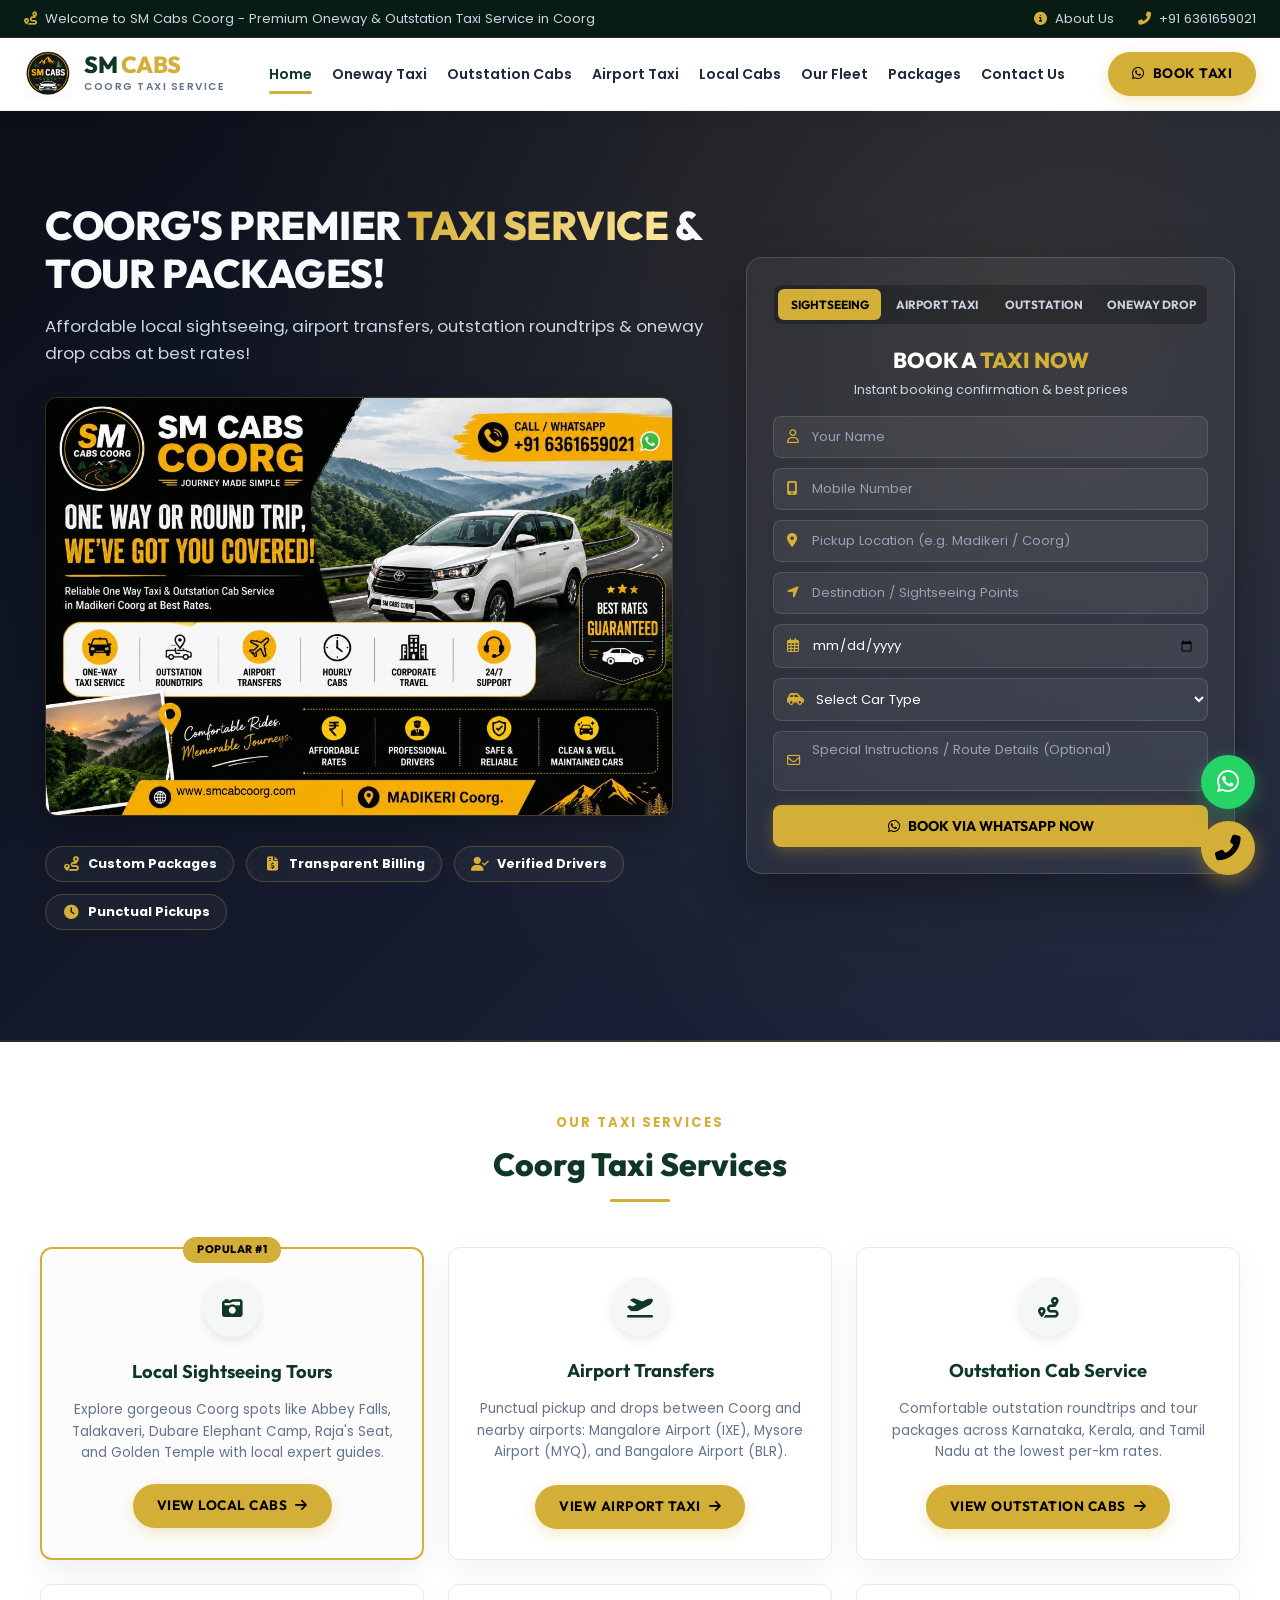
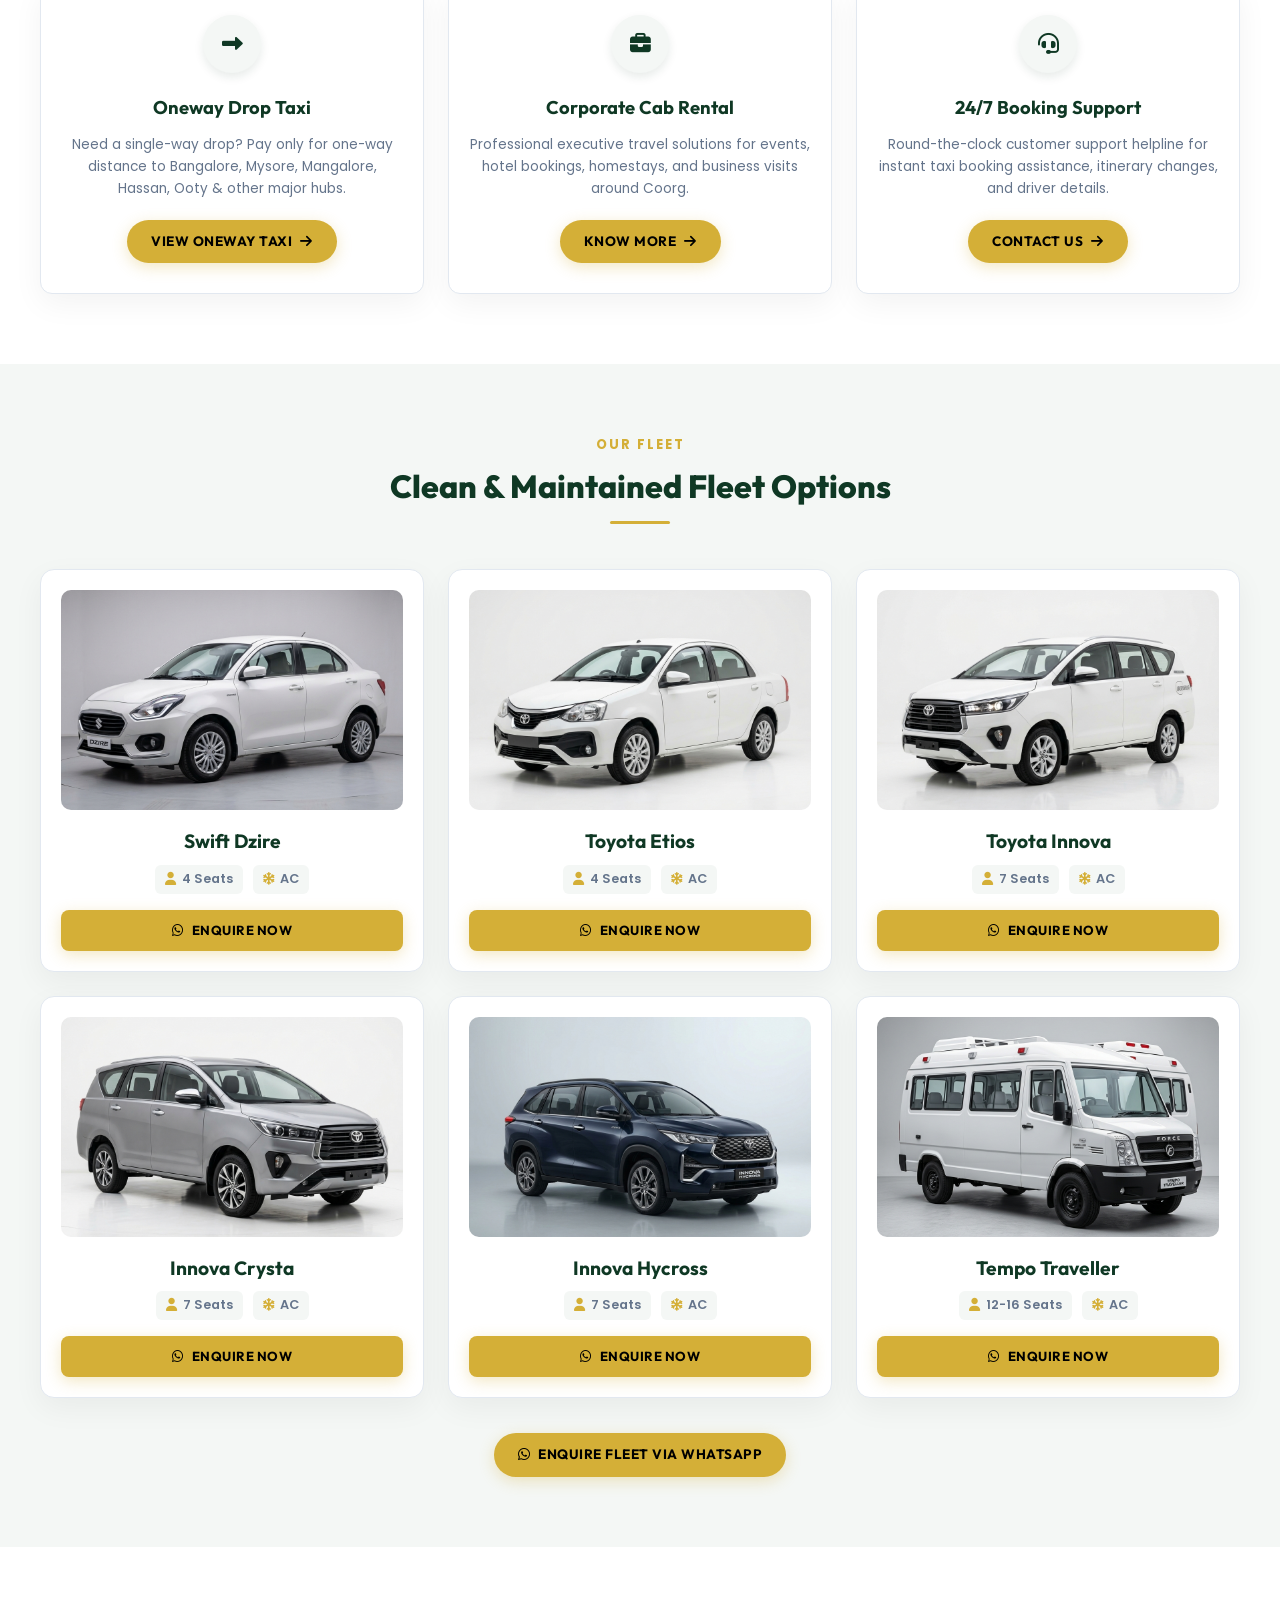
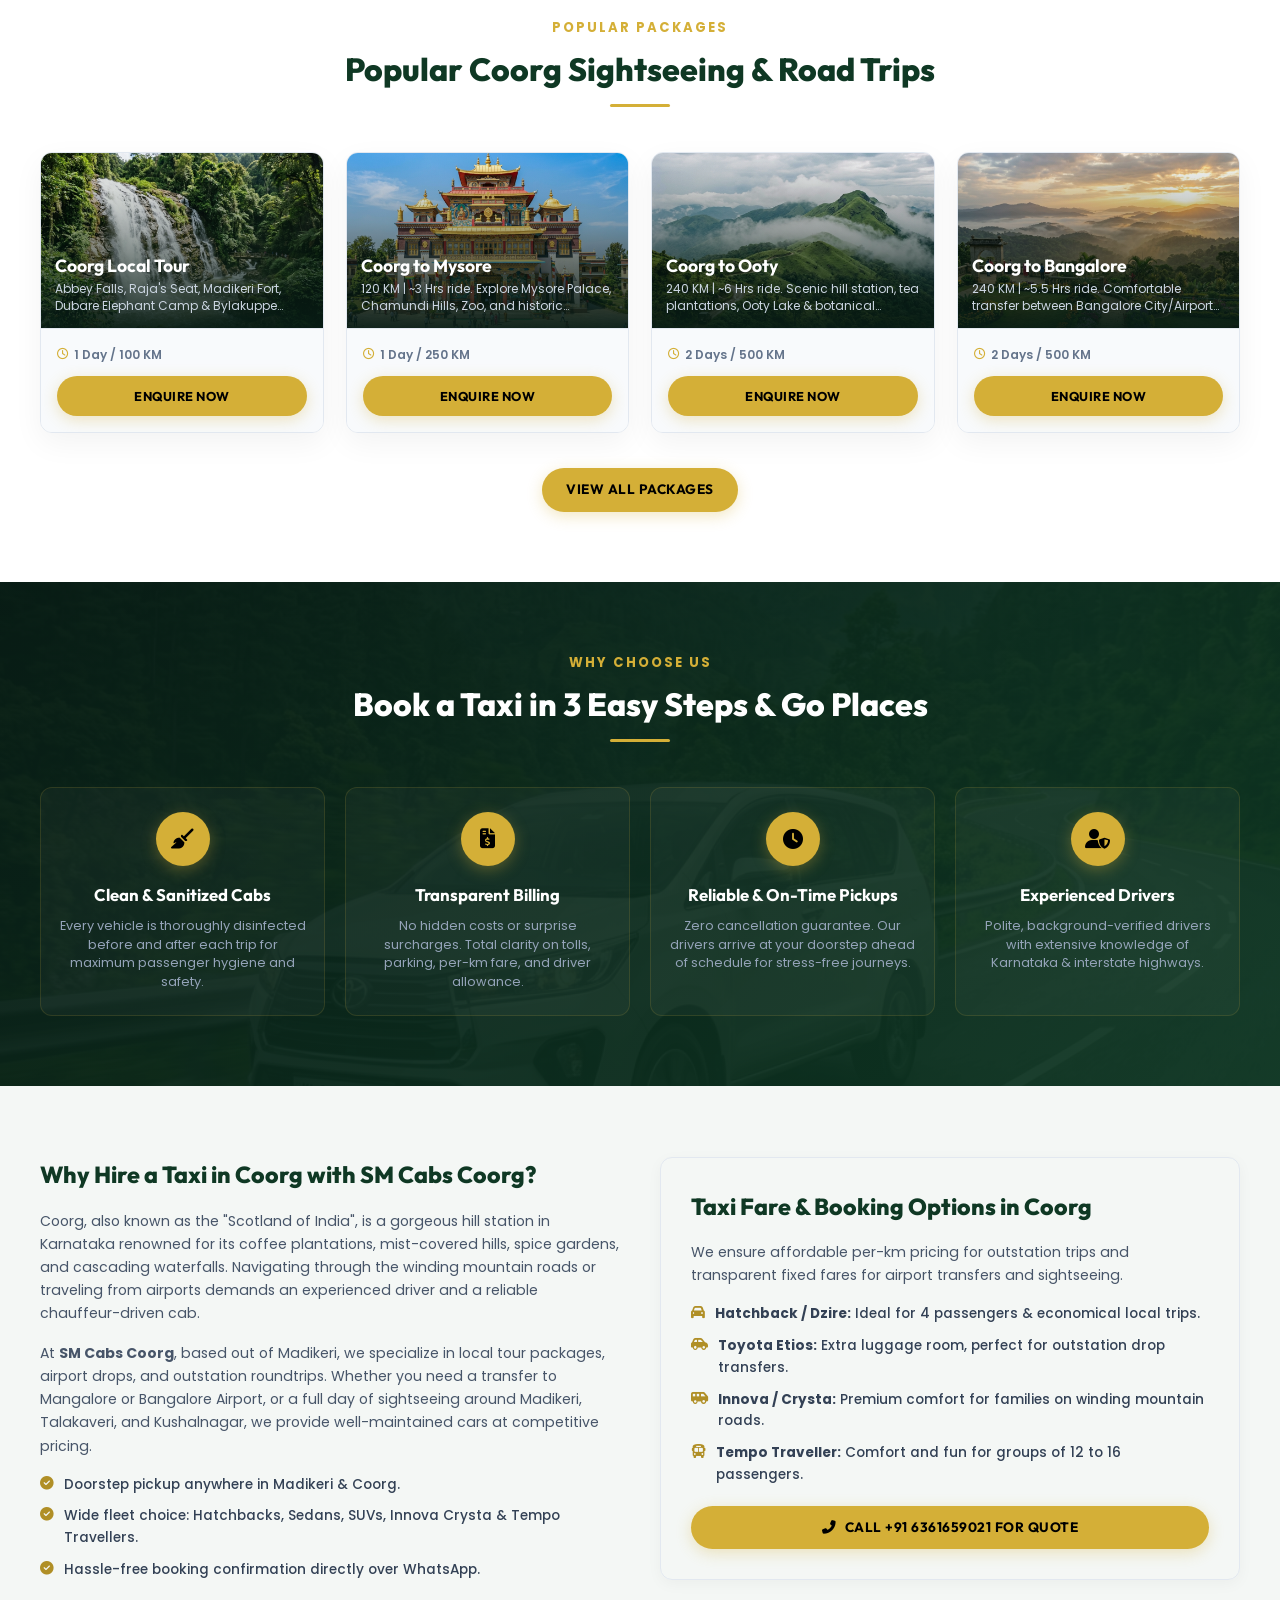
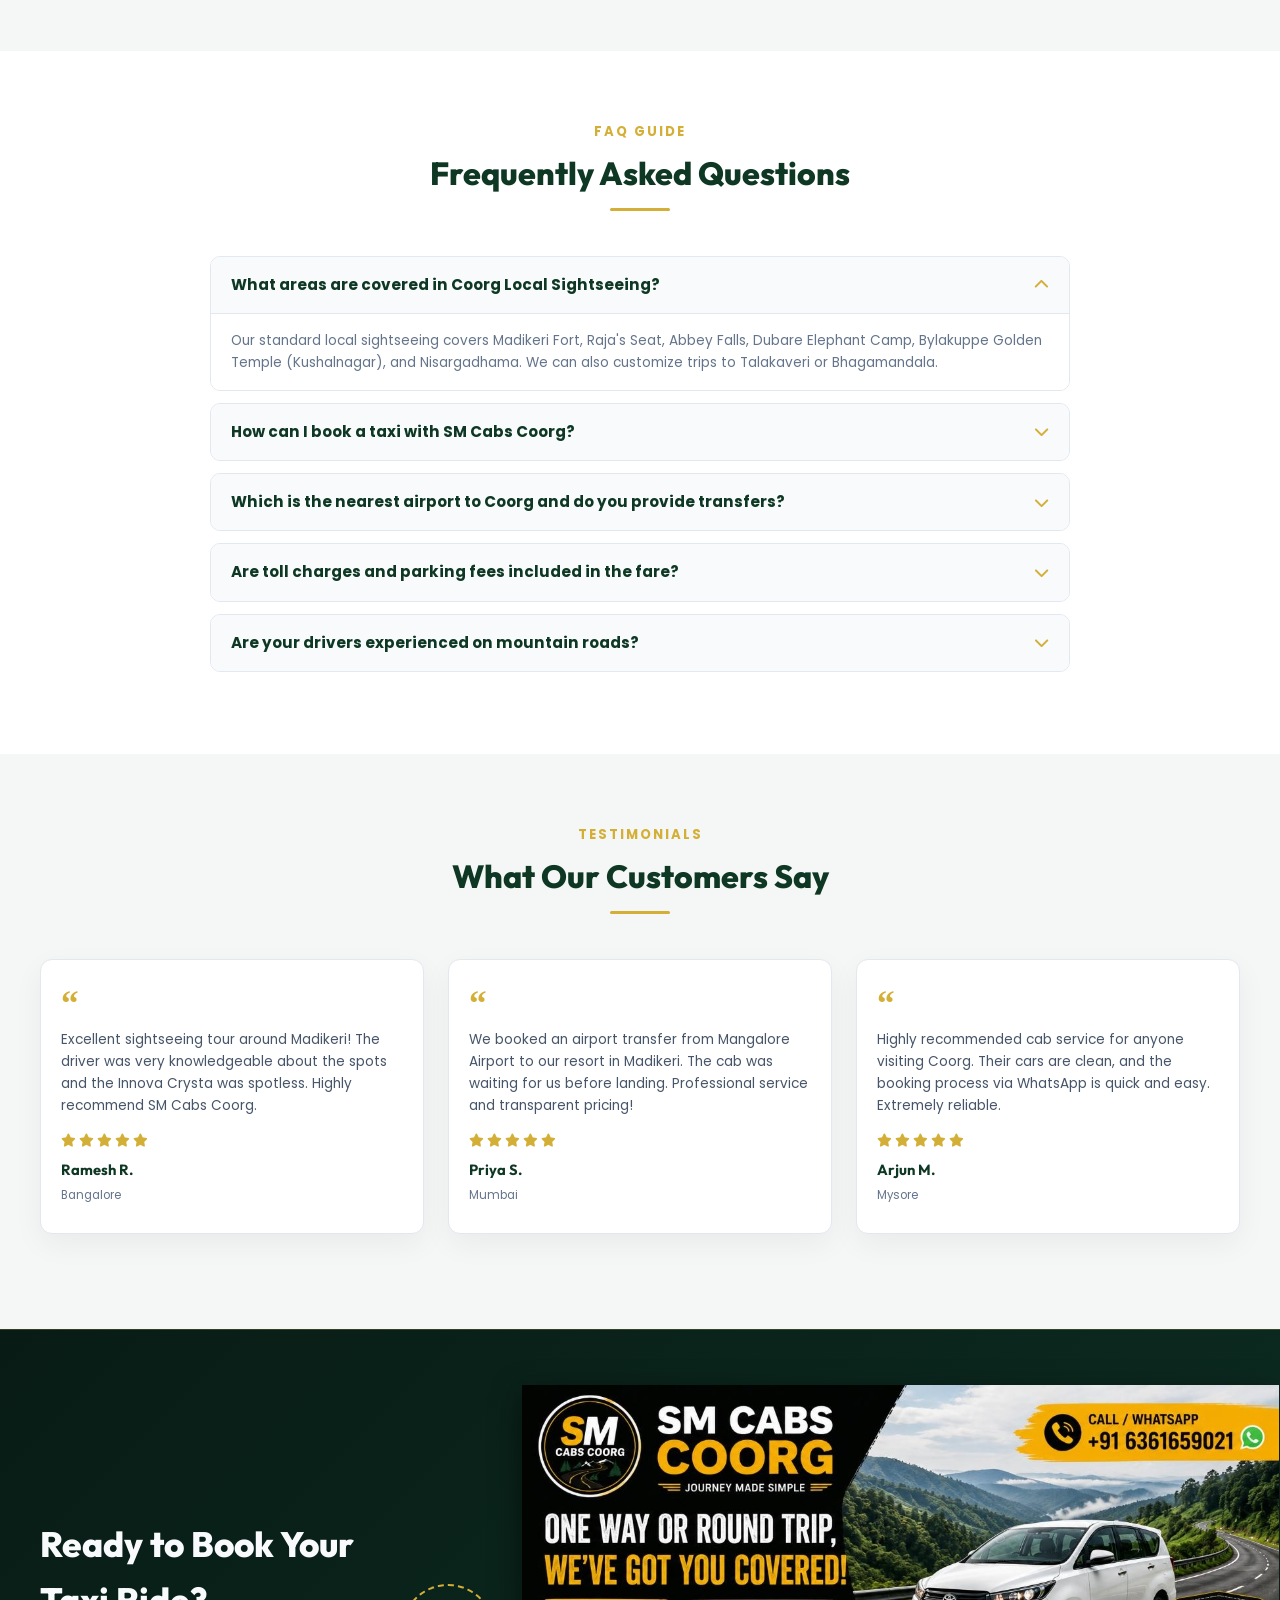
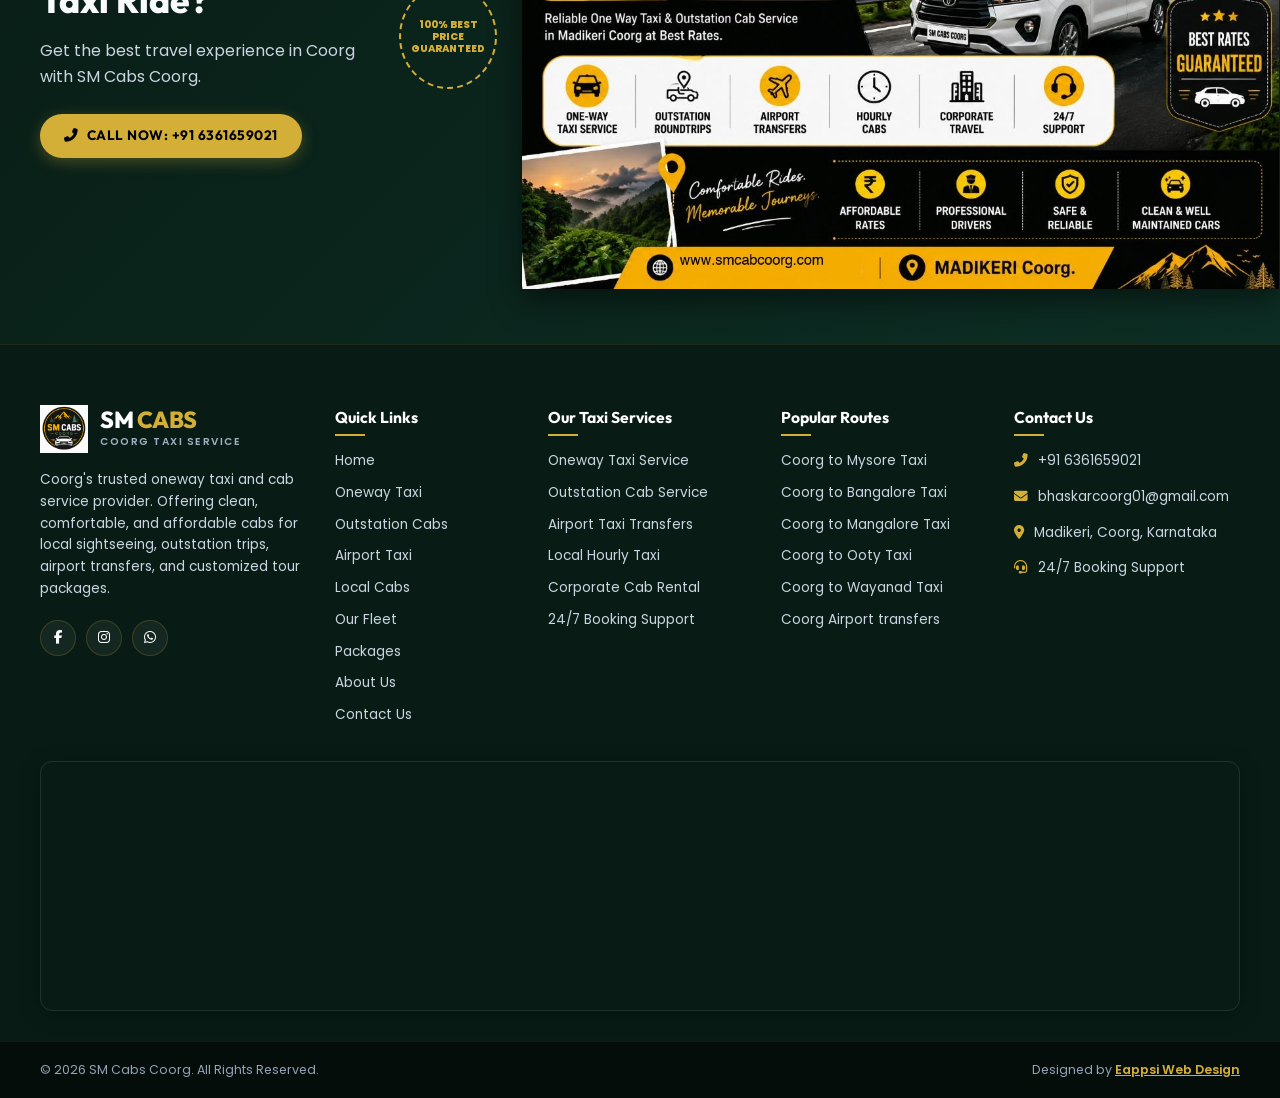
==== commit 2968c473: "sitelinks" ====
--- a/index.html
+++ b/index.html
@@ -294,77 +294,65 @@
         <div class="packages-grid">
             <div class="package-card">
                 <div class="package-img-wrap">
-                    <img src="images/pkg_bangalore.png" alt="Coorg Local Sightseeing Taxi">
+                    <img src="images/pkg_coorg_abbey_falls.png" alt="Coorg Local Sightseeing Taxi">
                     <div class="package-overlay">
                         <h3>Coorg Local Tour</h3>
                         <p>Abbey Falls, Raja's Seat, Madikeri Fort, Dubare Elephant Camp & Bylakuppe Golden Temple.</p>
                     </div>
                 </div>
-                <div class="package-footer">
-                    <div class="package-duration">
-                        <i class="far fa-clock"></i> 1 Day / 100 KM
-                    </div>
-                    <div class="package-price">
-                        <div class="package-price-val">₹1999</div>
-                        <span class="package-price-label">STARTING FROM</span>
-                    </div>
+                <div class="package-footer has-btn">
+                    <div class="package-meta">
+                        <div class="package-duration"><i class="far fa-clock"></i> 1 Day / 100 KM</div>
+                    </div>
+                    <a href="contact-us.html" class="btn-yellow book-btn">ENQUIRE NOW</a>
                 </div>
             </div>
 
             <div class="package-card">
                 <div class="package-img-wrap">
-                    <img src="images/pkg_mysore.png" alt="Coorg to Mysore Taxi">
+                    <img src="images/pkg_coorg_golden_temple.png" alt="Coorg to Mysore Taxi">
                     <div class="package-overlay">
                         <h3>Coorg to Mysore</h3>
                         <p>120 KM | ~3 Hrs ride. Explore Mysore Palace, Chamundi Hills, Zoo, and historic landmarks.</p>
                     </div>
                 </div>
-                <div class="package-footer">
-                    <div class="package-duration">
-                        <i class="far fa-clock"></i> 1 Day / 250 KM
-                    </div>
-                    <div class="package-price">
-                        <div class="package-price-val">₹3499</div>
-                        <span class="package-price-label">STARTING FROM</span>
-                    </div>
+                <div class="package-footer has-btn">
+                    <div class="package-meta">
+                        <div class="package-duration"><i class="far fa-clock"></i> 1 Day / 250 KM</div>
+                    </div>
+                    <a href="contact-us.html" class="btn-yellow book-btn">ENQUIRE NOW</a>
                 </div>
             </div>
 
             <div class="package-card">
                 <div class="package-img-wrap">
-                    <img src="images/pkg_ooty.png" alt="Coorg to Ooty Taxi">
+                    <img src="images/pkg_coorg_mandalpatti.png" alt="Coorg to Ooty Taxi">
                     <div class="package-overlay">
                         <h3>Coorg to Ooty</h3>
                         <p>240 KM | ~6 Hrs ride. Scenic hill station, tea plantations, Ooty Lake & botanical gardens.</p>
                     </div>
                 </div>
-                <div class="package-footer">
-                    <div class="package-duration">
-                        <i class="far fa-clock"></i> 2 Days / 500 KM
-                    </div>
-                    <div class="package-price">
-                        <div class="package-price-val">₹5999</div>
-                        <span class="package-price-label">STARTING FROM</span>
-                    </div>
+                <div class="package-footer has-btn">
+                    <div class="package-meta">
+                        <div class="package-duration"><i class="far fa-clock"></i> 2 Days / 500 KM</div>
+                    </div>
+                    <a href="contact-us.html" class="btn-yellow book-btn">ENQUIRE NOW</a>
                 </div>
             </div>
 
             <div class="package-card">
                 <div class="package-img-wrap">
-                    <img src="images/pkg_coorg.png" alt="Coorg to Bangalore Taxi">
+                    <img src="images/pkg_coorg_rajas_seat.png" alt="Coorg to Bangalore Taxi">
                     <div class="package-overlay">
                         <h3>Coorg to Bangalore</h3>
                         <p>240 KM | ~5.5 Hrs ride. Comfortable transfer between Bangalore City/Airport and Coorg.</p>
                     </div>
                 </div>
-                <div class="package-footer">
-                    <div class="package-duration">
-                        <i class="far fa-clock"></i> 2 Days / 500 KM
-                    </div>
-                    <div class="package-price">
-                        <div class="package-price-val">₹4999</div>
-                        <span class="package-price-label">STARTING FROM</span>
-                    </div>
+                <div class="package-footer has-btn">
+                    <div class="package-meta">
+                        <div class="package-duration"><i class="far fa-clock"></i> 2 Days / 500 KM</div>
+                    </div>
+                    <a href="contact-us.html" class="btn-yellow book-btn">ENQUIRE NOW</a>
                 </div>
             </div>
         </div>
